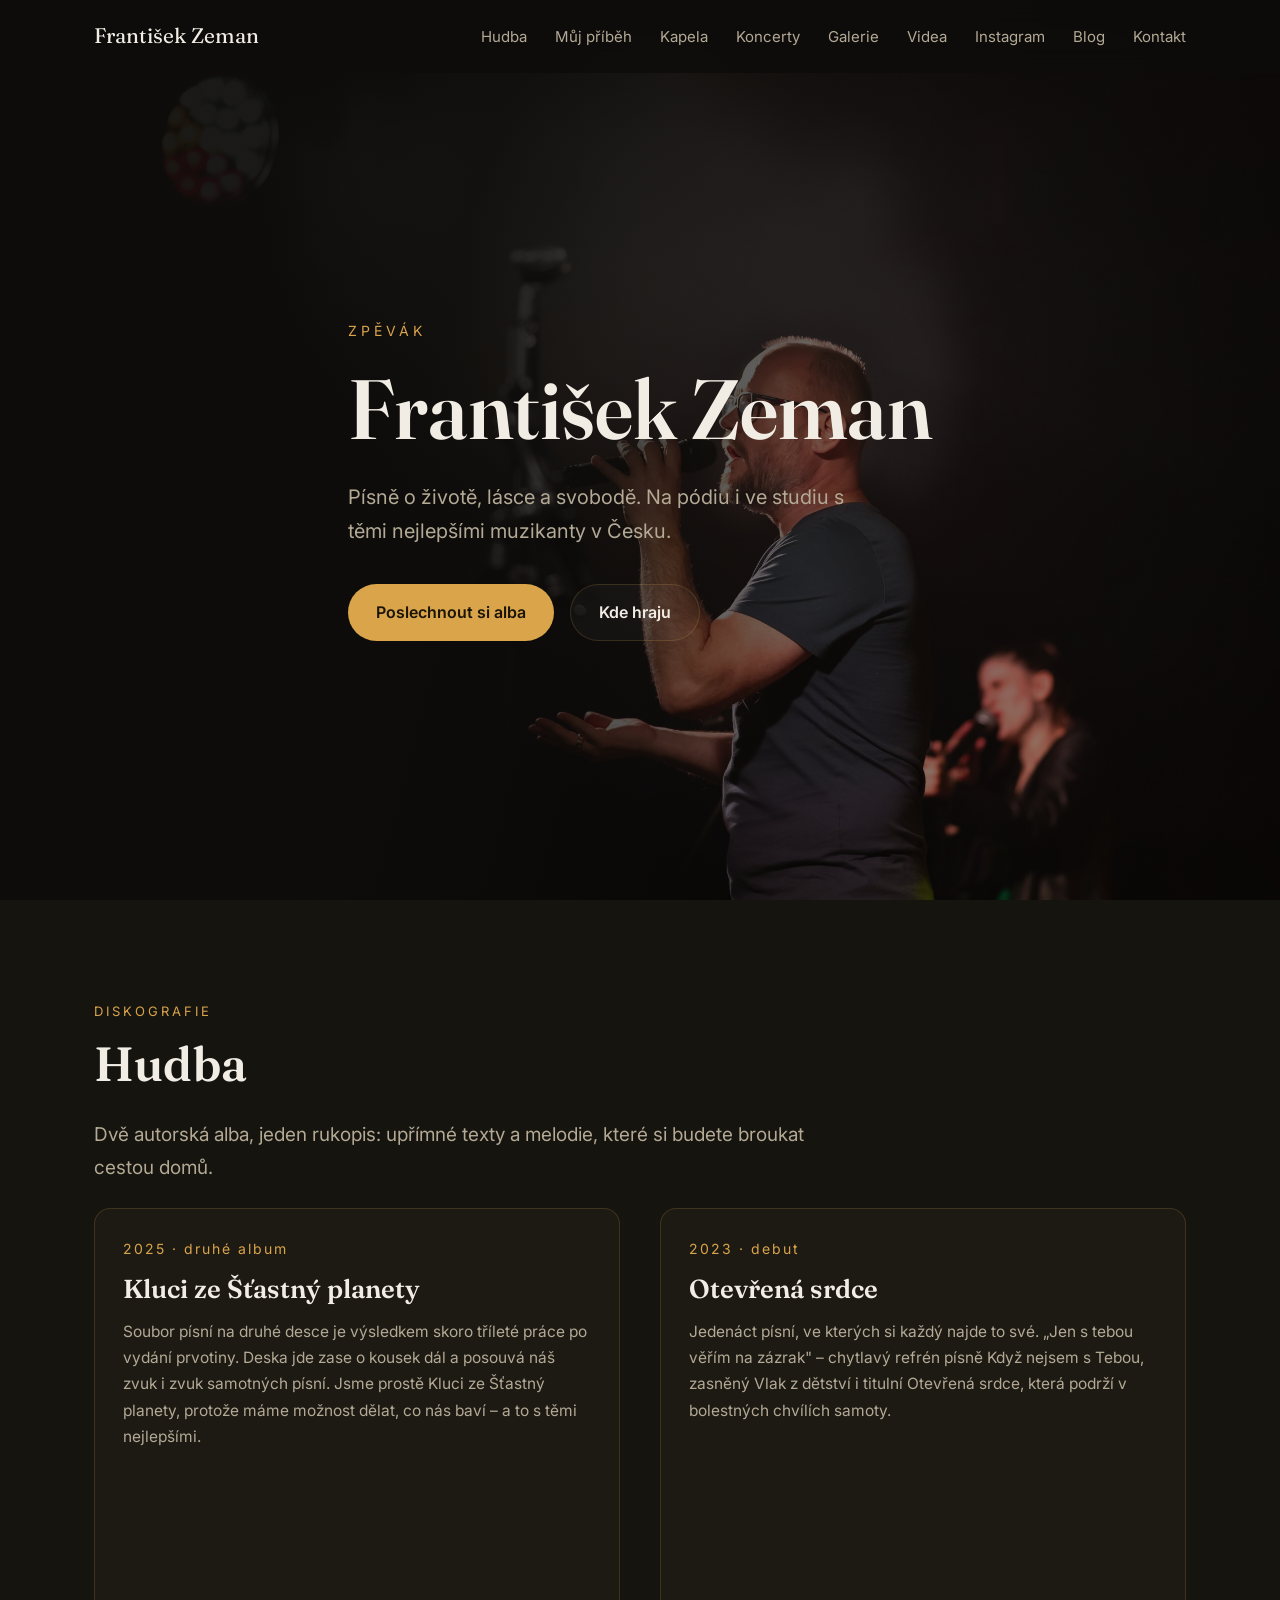
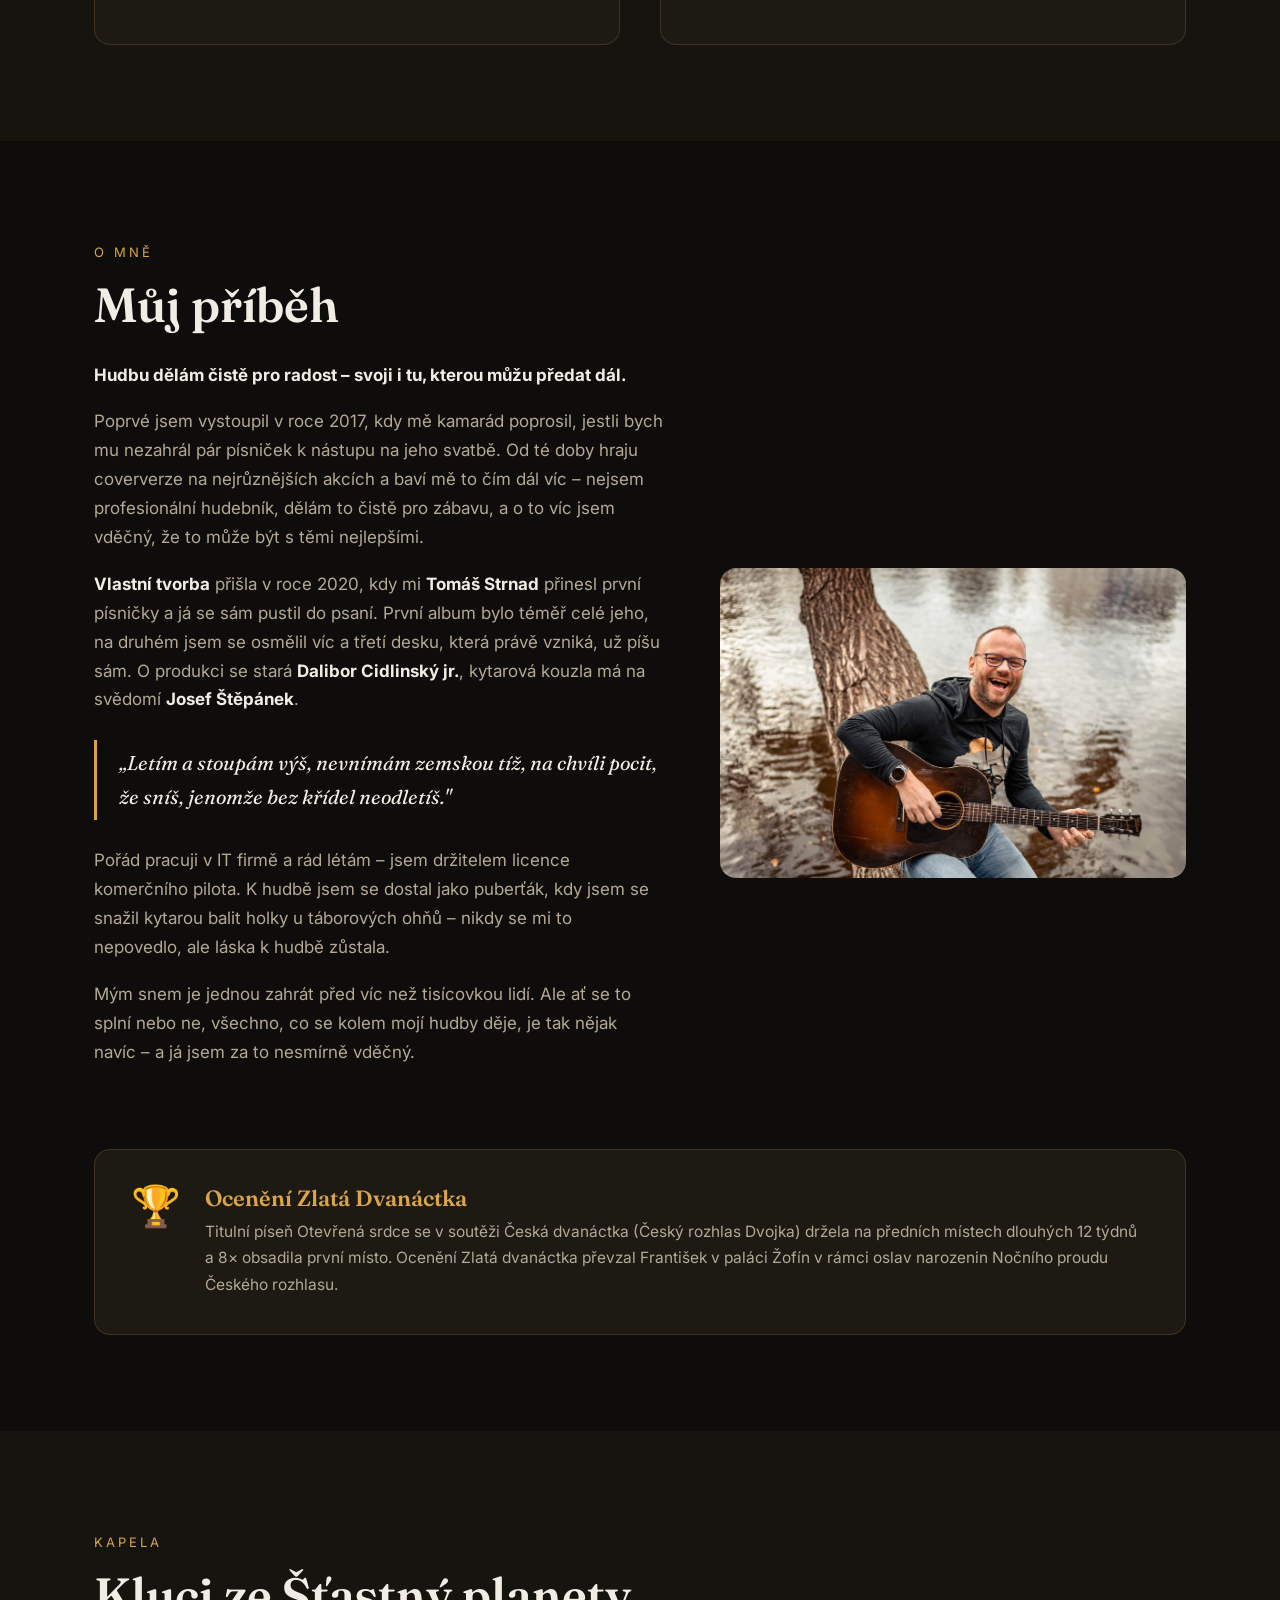
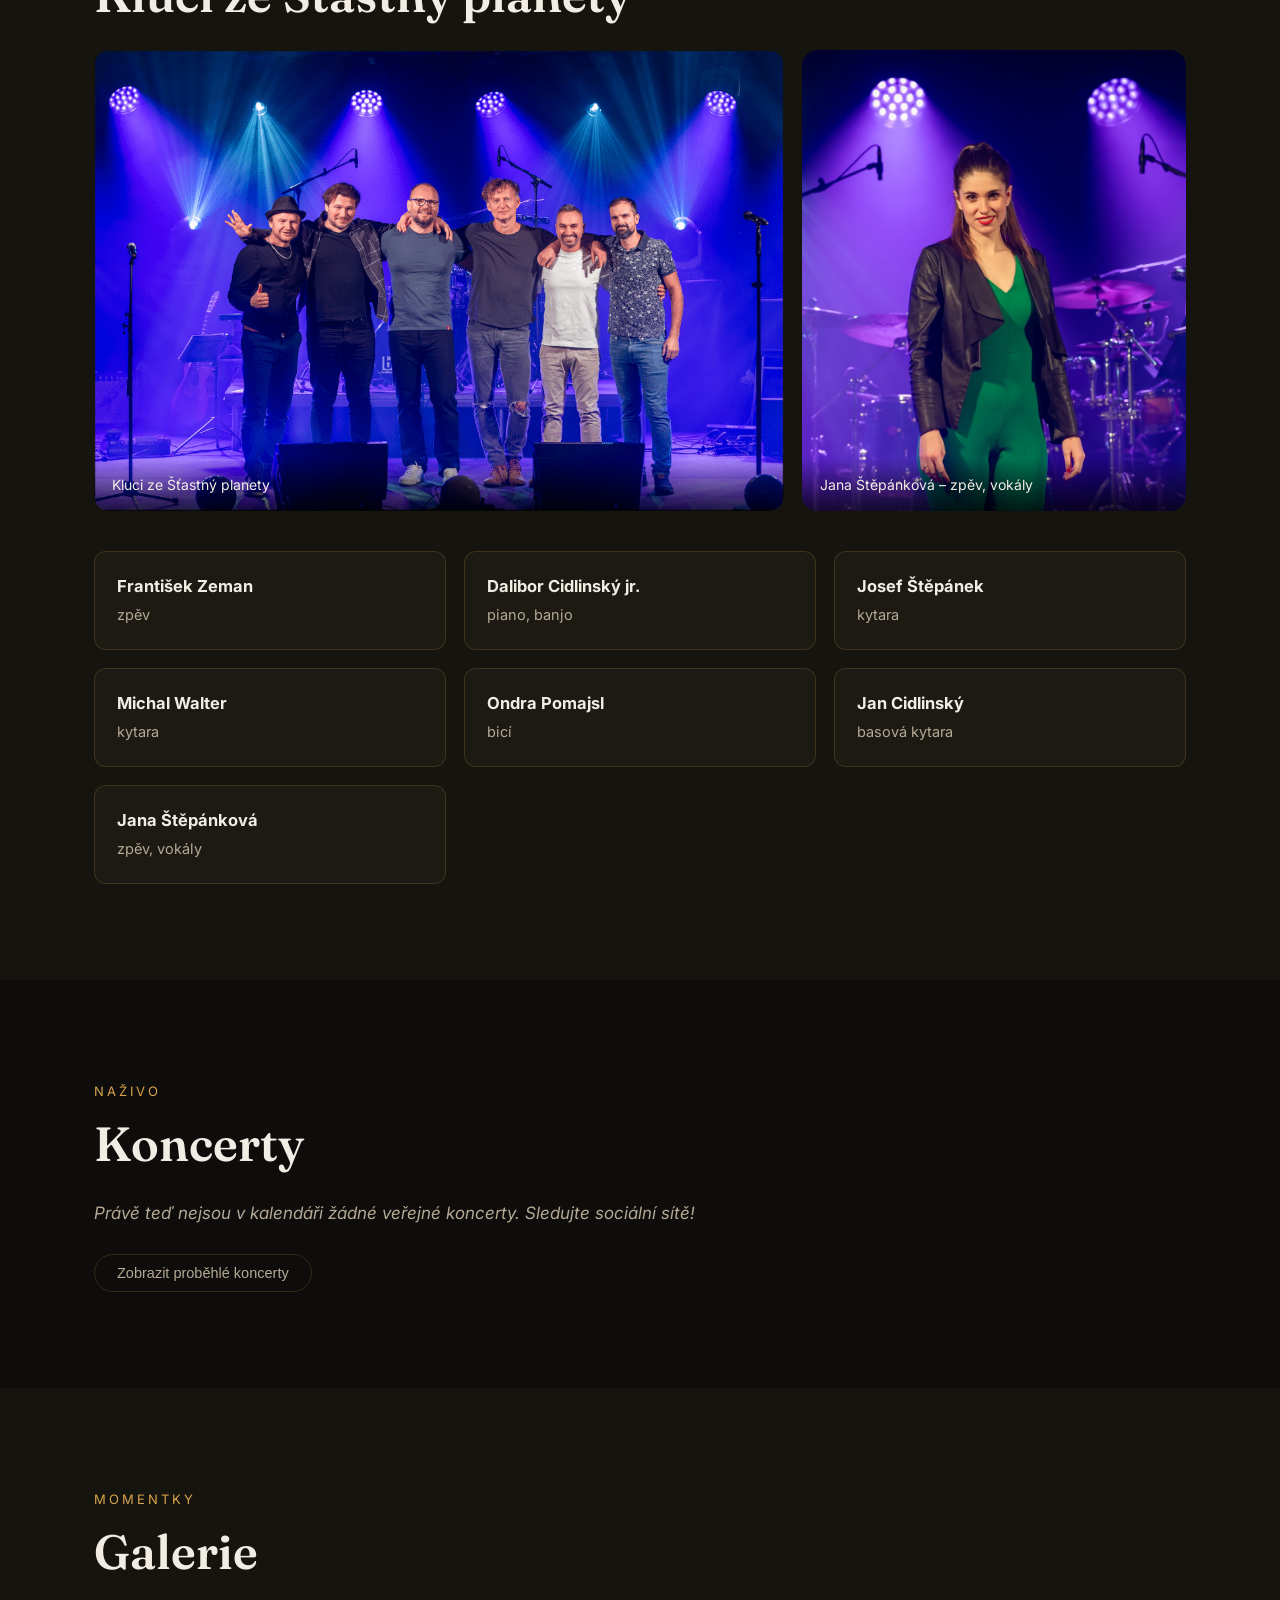
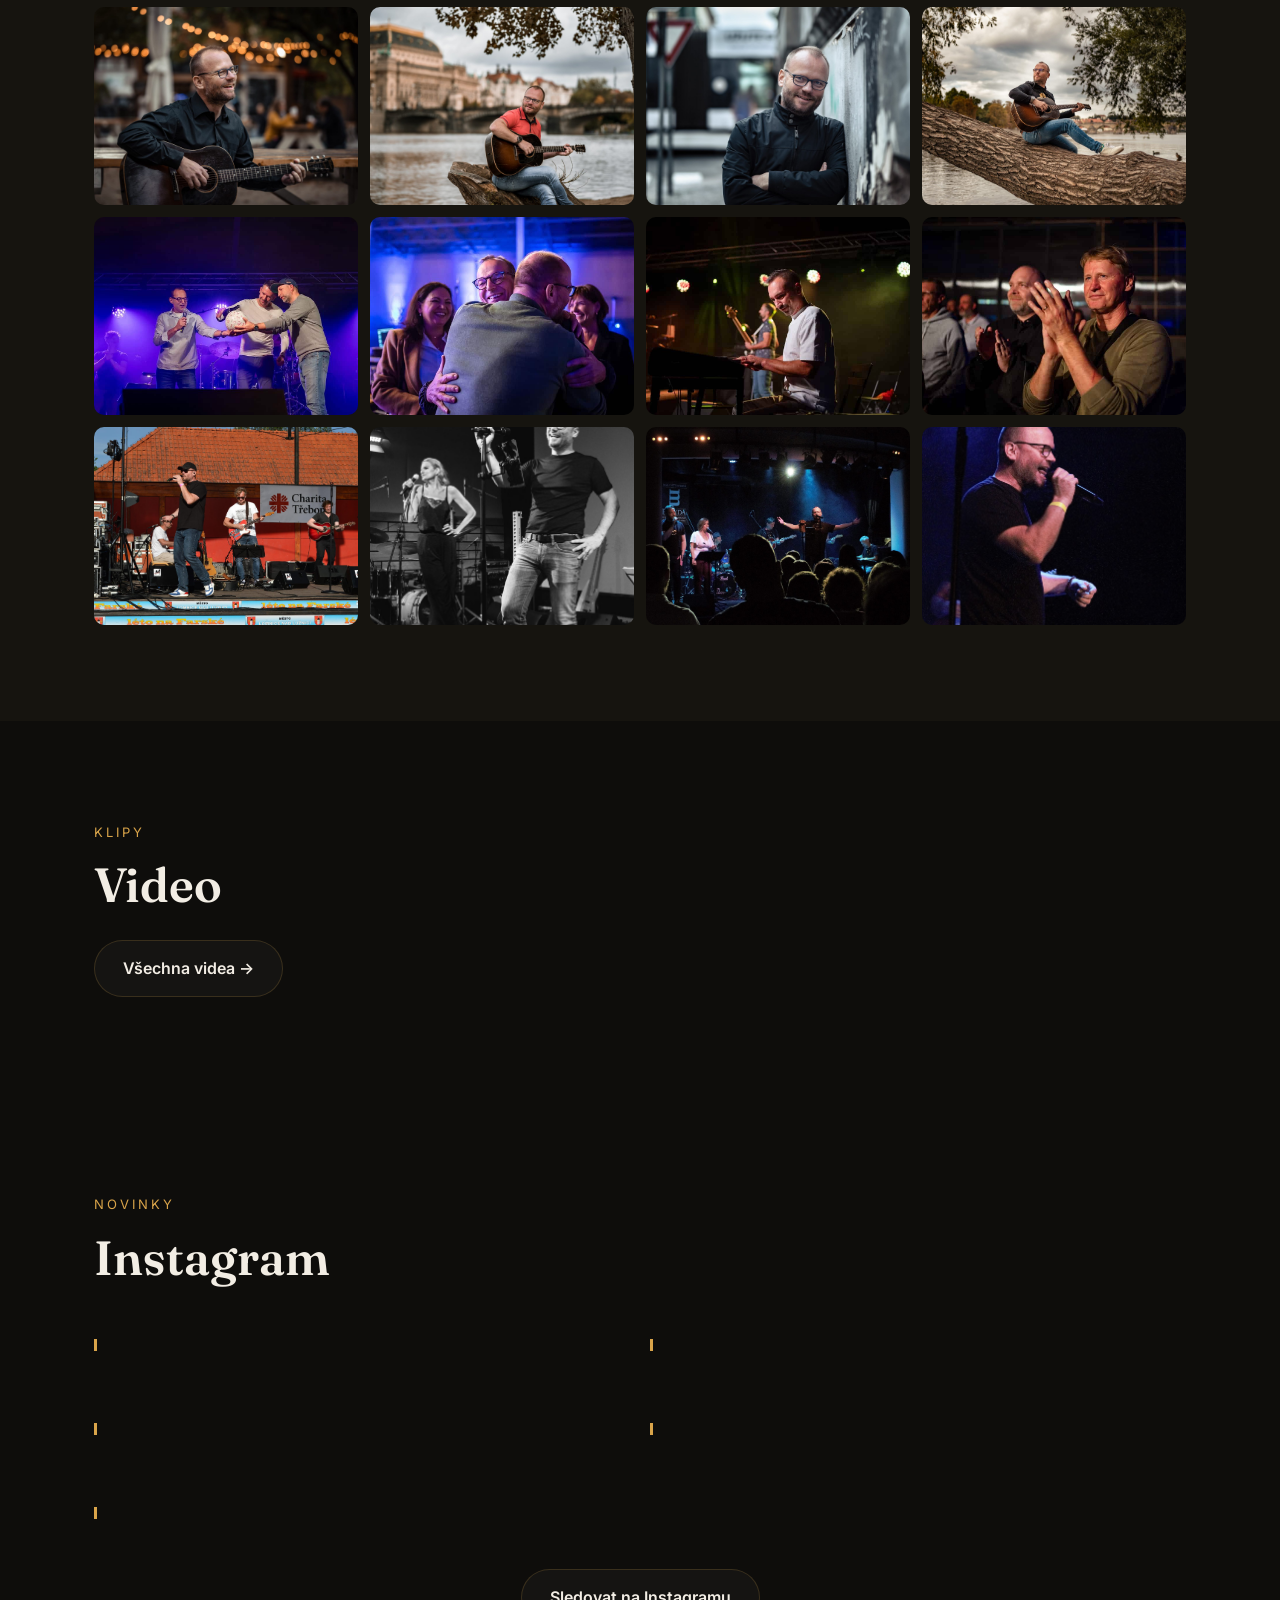
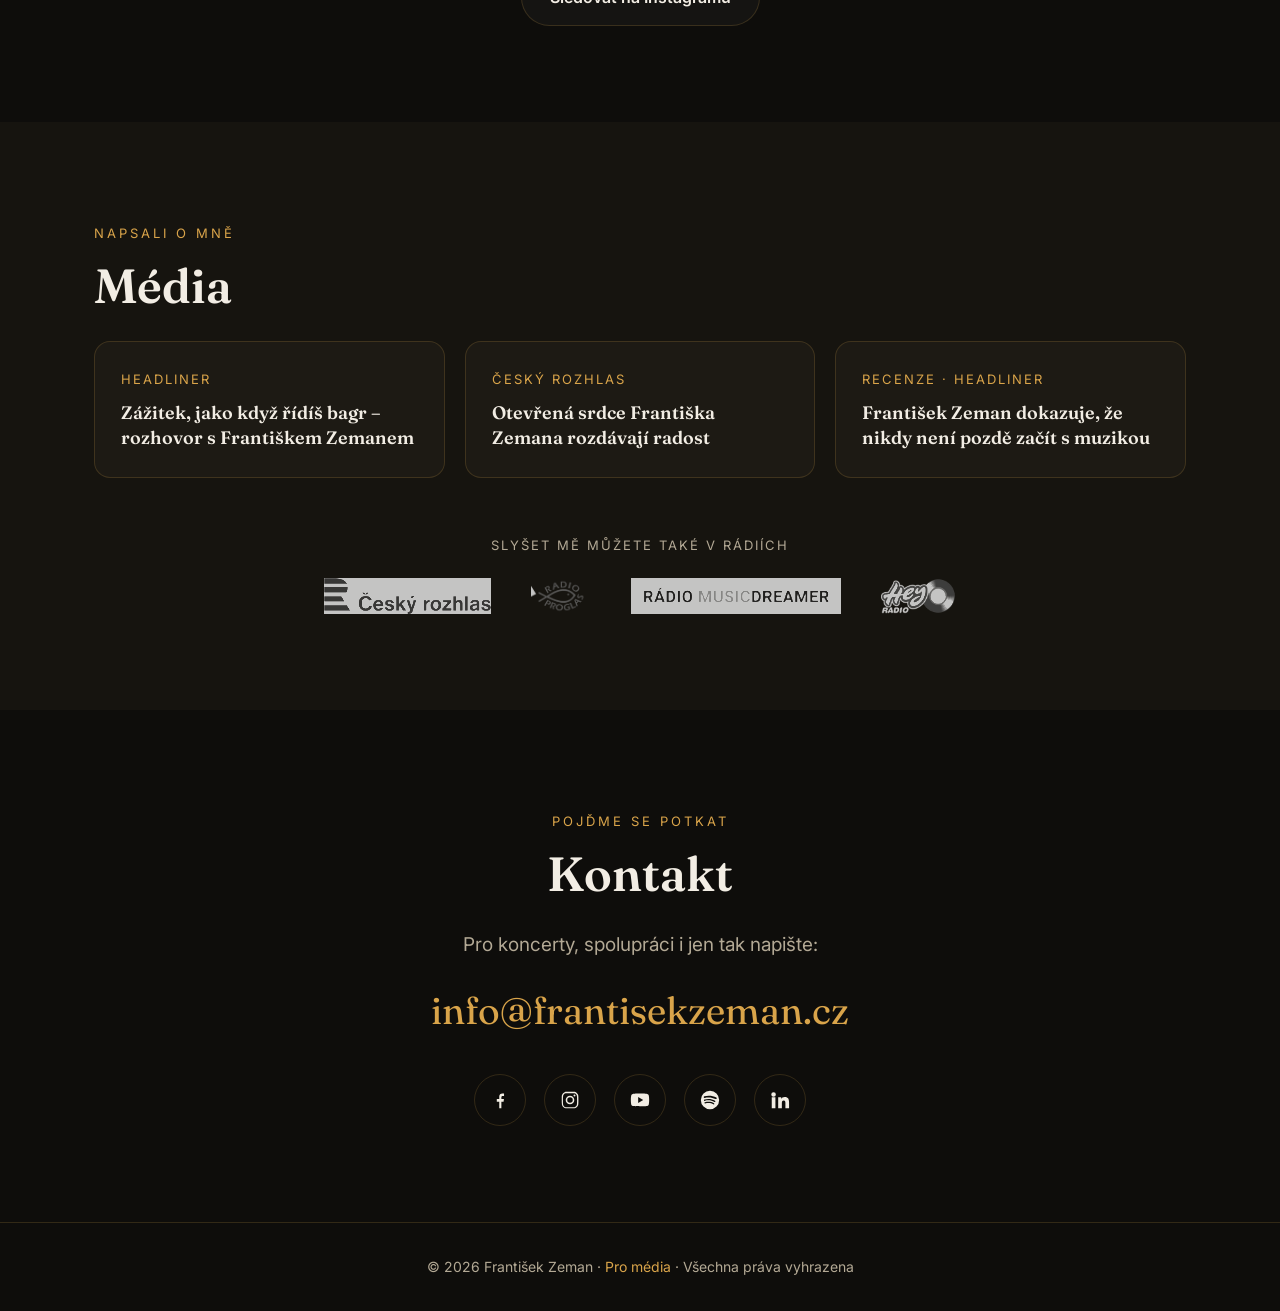
==== index.html @ ca97373e "Videa: nova stranka videa.html + odkaz Videa v menu, sitemap, llms.txt" ====
<!DOCTYPE html>
<html lang="cs">
<head>
  <!-- Google tag (gtag.js) -->
  <script async src="https://www.googletagmanager.com/gtag/js?id=G-B6Q08NMD7V"></script>
  <script>
    window.dataLayer = window.dataLayer || [];
    function gtag(){dataLayer.push(arguments);}
    gtag('js', new Date());

    gtag('config', 'G-B6Q08NMD7V');
  </script>
  <meta charset="UTF-8">
  <meta name="viewport" content="width=device-width, initial-scale=1">
  <title>František Zeman – zpěvák | Otevřená srdce & Kluci ze Šťastný planety</title>
  <meta name="description" content="František Zeman – český zpěvák. Alba Otevřená srdce a Kluci ze Šťastný planety, koncerty, videa a fotografie. Hraje s nejlepšími muzikanty v ČR.">
  <link rel="preconnect" href="https://fonts.googleapis.com">
  <link rel="preconnect" href="https://fonts.gstatic.com" crossorigin>
  <link href="https://fonts.googleapis.com/css2?family=Fraunces:ital,wght@0,400;0,600;1,400&family=Inter:wght@400;500;600&display=swap" rel="stylesheet">
  <link rel="canonical" href="https://frantisekzeman.cz/">
  <meta property="og:type" content="profile">
  <meta property="og:locale" content="cs_CZ">
  <meta property="og:title" content="František Zeman - zpěvák">
  <meta property="og:description" content="Písně o životě, lásce a svobodě. Alba Otevřená srdce a Kluci ze Šťastný planety, koncerty, videa a fotografie.">
  <meta property="og:url" content="https://frantisekzeman.cz/">
  <meta property="og:image" content="https://frantisekzeman.cz/assets/img/og-image.jpg">
  <meta property="og:image:width" content="1200">
  <meta property="og:image:height" content="630">
  <meta property="og:image:type" content="image/jpeg">
  <meta property="og:image:alt" content="František Zeman s mikrofonem na koncertě">
  <meta name="twitter:card" content="summary_large_image">
  <meta name="twitter:title" content="František Zeman - zpěvák">
  <meta name="twitter:description" content="Alba Otevřená srdce a Kluci ze Šťastný planety, koncerty, videa, fotografie.">
  <meta name="twitter:image" content="https://frantisekzeman.cz/assets/img/og-image.jpg">
  <script type="application/ld+json">
  {
    "@context": "https://schema.org",
    "@type": "MusicGroup",
    "name": "František Zeman",
    "url": "https://frantisekzeman.cz/",
    "image": "https://frantisekzeman.cz/assets/img/og-image.jpg",
    "genre": ["Folk", "Pop"],
    "email": "info@frantisekzeman.cz",
    "sameAs": [
      "https://www.facebook.com/frantisekzemanmusic/",
      "https://www.instagram.com/frantisekzeman_music/",
      "https://www.youtube.com/channel/UCI8yUsdPgnI4yjeiN0zwKvA",
      "https://open.spotify.com/artist/41SgSfjnSL9W93amyN30Qu",
      "https://www.linkedin.com/in/frantisekzeman/"
    ],
    "album": [
      {"@type": "MusicAlbum", "name": "Otevřená srdce", "datePublished": "2023",
       "url": "https://open.spotify.com/album/30PxUKMrgFuc5XqtTilxMh"},
      {"@type": "MusicAlbum", "name": "Kluci ze Šťastný planety", "datePublished": "2025",
       "url": "https://open.spotify.com/album/3fNI0idhs47Desb0MkJjDt"}
    ]
  }
  </script>
  <meta name="theme-color" content="#0e0d0b">
  <noscript><style>.reveal{opacity:1!important;transform:none!important}</style></noscript>
  <link rel="icon" type="image/png" href="assets/img/favicon.png">
  <link rel="apple-touch-icon" href="assets/img/apple-touch-icon.png">
  <link rel="stylesheet" href="css/style.css?v=5">
  <style>
    .hero::before {
      background: linear-gradient(105deg, rgba(14,13,11,0.95) 35%, rgba(14,13,11,0.55) 65%, rgba(14,13,11,0.35)),
                  url("assets/img/hero.jpg") 12% 32% / cover no-repeat;
    }
  </style>
</head>
<body>

  <!-- ================= NAVIGACE ================= -->
  <nav class="nav">
    <div class="container nav-inner">
      <a class="nav-logo" href="#">František Zeman</a>
      <button class="nav-toggle" aria-label="Menu">☰</button>
      <ul class="nav-links">
        <li><a href="#hudba">Hudba</a></li>
        <li><a href="#pribeh">Můj příběh</a></li>
        <li><a href="#kapela">Kapela</a></li>
        <li><a href="#koncerty">Koncerty</a></li>
        <li><a href="#galerie">Galerie</a></li>
        <li><a href="videa.html">Videa</a></li>
        <li><a href="#instagram">Instagram</a></li>
        <li><a href="blog.html">Blog</a></li>
        <li><a href="#kontakt">Kontakt</a></li>
      </ul>
    </div>
  </nav>

  <!-- ================= HERO ================= -->
  <header class="hero">
    <div class="container">
      <div class="hero-content">
        <div class="hero-kicker">Zpěvák</div>
        <h1>František Zeman</h1>
        <p>Písně o životě, lásce a svobodě. Na pódiu i ve studiu s těmi nejlepšími muzikanty v Česku.</p>
        <div class="hero-actions">
          <a class="btn btn-primary" href="#hudba">Poslechnout si alba</a>
          <a class="btn btn-ghost" href="#koncerty">Kde hraju</a>
        </div>
        <div class="next-gig" id="next-gig"></div>
      </div>
    </div>
  </header>

  <!-- ================= HUDBA / ALBA ================= -->
  <section class="albums" id="hudba">
    <div class="container">
      <span class="section-label">Diskografie</span>
      <h2 class="section-title">Hudba</h2>
      <p class="lead">Dvě autorská alba, jeden rukopis: upřímné texty a melodie, které si budete broukat cestou domů.</p>
      <div class="album-grid">
        <div class="album-card reveal">
          <div class="album-body">
            <span class="year">2025 · druhé album</span>
            <h3>Kluci ze Šťastný planety</h3>
            <p>Soubor písní na druhé desce je výsledkem skoro tříleté práce po vydání prvotiny. Deska jde zase o kousek dál a posouvá náš zvuk i zvuk samotných písní. Jsme prostě Kluci ze Šťastný planety, protože máme možnost dělat, co nás baví – a to s těmi nejlepšími.</p>
            <iframe src="https://open.spotify.com/embed/album/3fNI0idhs47Desb0MkJjDt?utm_source=generator&theme=0" height="352" loading="lazy" allow="autoplay; clipboard-write; encrypted-media; fullscreen; picture-in-picture" title="Spotify – Kluci ze Šťastný planety"></iframe>
          </div>
        </div>
        <div class="album-card reveal">
          <div class="album-body">
            <span class="year">2023 · debut</span>
            <h3>Otevřená srdce</h3>
            <p>Jedenáct písní, ve kterých si každý najde to své. „Jen s tebou věřím na zázrak" – chytlavý refrén písně Když nejsem s Tebou, zasněný Vlak z dětství i titulní Otevřená srdce, která podrží v bolestných chvílích samoty.</p>
            <iframe src="https://open.spotify.com/embed/album/30PxUKMrgFuc5XqtTilxMh?utm_source=generator&theme=0" height="352" loading="lazy" allow="autoplay; clipboard-write; encrypted-media; fullscreen; picture-in-picture" title="Spotify – Otevřená srdce"></iframe>
          </div>
        </div>
      </div>
    </div>
  </section>

  <!-- ================= PŘÍBĚH ================= -->
  <section id="pribeh">
    <div class="container">
      <span class="section-label">O mně</span>
      <h2 class="section-title">Můj příběh</h2>
      <div class="story-grid">
        <div class="story-text reveal">
          <p><strong>Hudbu dělám čistě pro radost – svoji i tu, kterou můžu předat dál.</strong></p>
          <p>Poprvé jsem vystoupil v roce 2017, kdy mě kamarád poprosil, jestli bych mu nezahrál pár písniček k nástupu na jeho svatbě. Od té doby hraju coververze na nejrůznějších akcích a baví mě to čím dál víc – nejsem profesionální hudebník, dělám to čistě pro zábavu, a o to víc jsem vděčný, že to může být s těmi nejlepšími.</p>
          <p><strong>Vlastní tvorba</strong> přišla v roce 2020, kdy mi <strong>Tomáš Strnad</strong> přinesl první písničky a já se sám pustil do psaní. První album bylo téměř celé jeho, na druhém jsem se osmělil víc a třetí desku, která právě vzniká, už píšu sám. O produkci se stará <strong>Dalibor Cidlinský jr.</strong>, kytarová kouzla má na svědomí <strong>Josef Štěpánek</strong>.</p>
          <blockquote>„Letím a stoupám výš, nevnímám zemskou tíž, na chvíli pocit, že sníš, jenomže bez křídel neodletíš."</blockquote>
          <p>Pořád pracuji v IT firmě a rád létám – jsem držitelem licence komerčního pilota. K hudbě jsem se dostal jako puberťák, kdy jsem se snažil kytarou balit holky u táborových ohňů – nikdy se mi to nepovedlo, ale láska k hudbě zůstala.</p>
          <p>Mým snem je jednou zahrát před víc než tisícovkou lidí. Ale ať se to splní nebo ne, všechno, co se kolem mojí hudby děje, je tak nějak navíc – a já jsem za to nesmírně vděčný.</p>
        </div>
        <div class="story-img reveal">
          <img src="assets/img/pribeh.jpg" alt="František Zeman" loading="lazy">
        </div>
      </div>

      <div class="award reveal">
        <div class="trophy">🏆</div>
        <div>
          <h3>Ocenění Zlatá Dvanáctka</h3>
          <p>Titulní píseň Otevřená srdce se v soutěži Česká dvanáctka (Český rozhlas Dvojka) držela na předních místech dlouhých 12 týdnů a 8× obsadila první místo. Ocenění Zlatá dvanáctka převzal František v paláci Žofín v rámci oslav narozenin Nočního proudu Českého rozhlasu.</p>
        </div>
      </div>
    </div>
  </section>

  <!-- ================= KAPELA ================= -->
  <section class="band" id="kapela">
    <div class="container">
      <span class="section-label">Kapela</span>
      <h2 class="section-title">Kluci ze Šťastný planety</h2>
      <div class="band-photos reveal">
        <figure>
          <img src="assets/img/kapela.png" alt="Kapela Kluci ze Šťastný planety" loading="lazy">
          <figcaption>Kluci ze Šťastný planety</figcaption>
        </figure>
        <figure>
          <img src="assets/img/kapela-jana.jpg" alt="Jana Štěpánková" loading="lazy" style="object-position: 48% 20%;">
          <figcaption>Jana Štěpánková – zpěv, vokály</figcaption>
        </figure>
      </div>
      <div class="band-grid">
        <div class="member reveal"><strong>František Zeman</strong><span>zpěv</span></div>
        <div class="member reveal"><strong>Dalibor Cidlinský jr.</strong><span>piano, banjo</span></div>
        <div class="member reveal"><strong>Josef Štěpánek</strong><span>kytara</span></div>
        <div class="member reveal"><strong>Michal Walter</strong><span>kytara</span></div>
        <div class="member reveal"><strong>Ondra Pomajsl</strong><span>bicí</span></div>
        <div class="member reveal"><strong>Jan Cidlinský</strong><span>basová kytara</span></div>
        <div class="member reveal"><strong>Jana Štěpánková</strong><span>zpěv, vokály</span></div>
      </div>
    </div>
  </section>

  <!-- ================= KONCERTY ================= -->
  <section id="koncerty">
    <div class="container">
      <span class="section-label">Naživo</span>
      <h2 class="section-title">Koncerty</h2>
      <div class="gig-list" id="gigs-upcoming"></div>
      <button class="past-toggle" id="toggle-past">Zobrazit proběhlé koncerty</button>
      <div class="gig-list" id="gigs-past" style="display:none; margin-top:18px;"></div>
    </div>
  </section>

  <!-- ================= GALERIE ================= -->
  <section class="gallery" id="galerie">
    <div class="container">
      <span class="section-label">Momentky</span>
      <h2 class="section-title">Galerie</h2>
      <div class="gallery-grid" id="gallery-grid"></div>
    </div>
  </section>

  <!-- ================= VIDEO ================= -->
  <section id="video">
    <div class="container">
      <span class="section-label">Klipy</span>
      <h2 class="section-title">Video</h2>
      <div class="vid-grid vid-grid--sirka" id="video-grid-home"></div>
      <p class="video-more"><a class="btn btn-ghost" href="videa.html">Všechna videa →</a></p>
    </div>
  </section>

  <!-- ================= INSTAGRAM ================= -->
  <section id="instagram">
    <div class="container">
      <span class="section-label">Novinky</span>
      <h2 class="section-title">Instagram</h2>
      <div class="ig-grid" id="ig-grid"></div>
      <p class="ig-more"><a class="btn btn-ghost" href="https://www.instagram.com/frantisekzeman_music/" target="_blank" rel="noopener">Sledovat na Instagramu</a></p>
    </div>
  </section>

  <!-- ================= MÉDIA ================= -->
  <section class="media" id="media">
    <div class="container">
      <span class="section-label">Napsali o mně</span>
      <h2 class="section-title">Média</h2>
      <div class="press-grid">
        <a class="press-card reveal" href="https://www.headliner.cz/2023-8/zazitek-jako-kdyz-ridis-bagr" target="_blank" rel="noopener">
          <span class="src">Headliner</span>
          <h3>Zážitek, jako když řídíš bagr – rozhovor s Františkem Zemanem</h3>
        </a>
        <a class="press-card reveal" href="https://ostrava.rozhlas.cz/otevrena-srdce-frantiska-zemana-rozdavaji-radost-9048623" target="_blank" rel="noopener">
          <span class="src">Český rozhlas</span>
          <h3>Otevřená srdce Františka Zemana rozdávají radost</h3>
        </a>
        <a class="press-card reveal" href="https://www.headliner.cz/2023-6/frantisek-zeman-dokazuje-ze-nikdy-neni-pozde-zacit-s-muzikou" target="_blank" rel="noopener">
          <span class="src">Recenze · Headliner</span>
          <h3>František Zeman dokazuje, že nikdy není pozdě začít s muzikou</h3>
        </a>
      </div>
      <div class="radios reveal">
        <p>Slyšet mě můžete také v rádiích</p>
        <div class="radio-logos">
          <img src="assets/img/radio-cro.png" alt="Český rozhlas" loading="lazy">
          <img src="assets/img/radio-proglas.png" alt="Radio Proglas" loading="lazy">
          <img src="assets/img/radio-country.png" alt="Rádio" loading="lazy">
          <img src="assets/img/radio-hey.png" alt="Radio HEY" loading="lazy">
        </div>
      </div>
    </div>
  </section>

  <!-- ================= KONTAKT ================= -->
  <section class="contact" id="kontakt">
    <div class="container">
      <span class="section-label">Pojďme se potkat</span>
      <h2 class="section-title">Kontakt</h2>
      <p class="lead" style="margin: 0 auto;">Pro koncerty, spolupráci i jen tak napište:</p>
      <a class="email" href="mailto:info@frantisekzeman.cz">info@frantisekzeman.cz</a>
      <div class="socials">
        <a href="https://www.facebook.com/frantisekzemanmusic/" target="_blank" rel="noopener" aria-label="Facebook">
          <svg viewBox="0 0 24 24"><path d="M13.5 21v-7h2.4l.4-3h-2.8V9.1c0-.9.3-1.5 1.6-1.5h1.3V5c-.2 0-1-.1-1.9-.1-1.9 0-3.3 1.2-3.3 3.4V11H8.5v3h2.7v7h2.3z"/></svg>
        </a>
        <a href="https://www.instagram.com/frantisekzeman_music/" target="_blank" rel="noopener" aria-label="Instagram">
          <svg viewBox="0 0 24 24"><path d="M12 7.3a4.7 4.7 0 1 0 0 9.4 4.7 4.7 0 0 0 0-9.4zm0 7.7a3 3 0 1 1 0-6 3 3 0 0 1 0 6zm6-7.9a1.1 1.1 0 1 1-2.2 0 1.1 1.1 0 0 1 2.2 0zM12 4.6c2.4 0 2.7 0 3.7.1 1 0 1.5.2 1.8.3.5.2.8.4 1.1.7.3.3.5.6.7 1.1.1.3.3.8.3 1.8.1 1 .1 1.3.1 3.7s0 2.7-.1 3.7c0 1-.2 1.5-.3 1.8-.2.5-.4.8-.7 1.1-.3.3-.6.5-1.1.7-.3.1-.8.3-1.8.3-1 .1-1.3.1-3.7.1s-2.7 0-3.7-.1c-1 0-1.5-.2-1.8-.3a3 3 0 0 1-1.1-.7 3 3 0 0 1-.7-1.1c-.1-.3-.3-.8-.3-1.8-.1-1-.1-1.3-.1-3.7s0-2.7.1-3.7c0-1 .2-1.5.3-1.8.2-.5.4-.8.7-1.1.3-.3.6-.5 1.1-.7.3-.1.8-.3 1.8-.3 1-.1 1.3-.1 3.7-.1zM12 3c-2.4 0-2.8 0-3.7.1-1 0-1.6.2-2.2.4-.6.2-1.1.6-1.6 1.1-.5.5-.8 1-1.1 1.6-.2.6-.4 1.2-.4 2.2C3 9.2 3 9.6 3 12s0 2.8.1 3.7c0 1 .2 1.6.4 2.2.2.6.6 1.1 1.1 1.6.5.5 1 .8 1.6 1.1.6.2 1.2.4 2.2.4.9.1 1.3.1 3.7.1s2.8 0 3.7-.1c1 0 1.6-.2 2.2-.4.6-.2 1.1-.6 1.6-1.1.5-.5.8-1 1.1-1.6.2-.6.4-1.2.4-2.2.1-.9.1-1.3.1-3.7s0-2.8-.1-3.7c0-1-.2-1.6-.4-2.2a4.4 4.4 0 0 0-1.1-1.6c-.5-.5-1-.8-1.6-1.1-.6-.2-1.2-.4-2.2-.4C14.8 3 14.4 3 12 3z"/></svg>
        </a>
        <a href="https://www.youtube.com/channel/UCI8yUsdPgnI4yjeiN0zwKvA" target="_blank" rel="noopener" aria-label="YouTube">
          <svg viewBox="0 0 24 24"><path d="M21.6 7.2a2.5 2.5 0 0 0-1.7-1.8C18.3 5 12 5 12 5s-6.3 0-7.9.4A2.5 2.5 0 0 0 2.4 7.2 26 26 0 0 0 2 12c0 1.6.1 3.2.4 4.8a2.5 2.5 0 0 0 1.7 1.8c1.6.4 7.9.4 7.9.4s6.3 0 7.9-.4a2.5 2.5 0 0 0 1.7-1.8c.3-1.6.4-3.2.4-4.8s-.1-3.2-.4-4.8zM10 15.2V8.8l5.5 3.2L10 15.2z"/></svg>
        </a>
        <a href="https://open.spotify.com/artist/41SgSfjnSL9W93amyN30Qu" target="_blank" rel="noopener" aria-label="Spotify">
          <svg viewBox="0 0 24 24"><path d="M12 2a10 10 0 1 0 0 20 10 10 0 0 0 0-20zm4.6 14.5a.6.6 0 0 1-.9.2c-2.4-1.5-5.4-1.8-9-1a.6.6 0 1 1-.3-1.2c3.9-.9 7.3-.5 10 1.1.3.2.4.6.2.9zm1.2-2.7a.8.8 0 0 1-1.1.3c-2.7-1.7-6.9-2.2-10.1-1.2a.8.8 0 1 1-.5-1.5c3.7-1.1 8.3-.6 11.4 1.3.4.2.5.7.3 1.1zm.1-2.8C14.7 9 9.4 8.8 6.3 9.7a.9.9 0 1 1-.5-1.8c3.6-1.1 9.4-.9 13.1 1.3a.9.9 0 1 1-1 1.6z"/></svg>
        </a>
        <a href="https://www.linkedin.com/in/frantisekzeman/" target="_blank" rel="noopener" aria-label="LinkedIn">
          <svg viewBox="0 0 24 24"><path d="M4.98 3.5a2.5 2.5 0 1 1 0 5 2.5 2.5 0 0 1 0-5zM3 9h4v12H3V9zm6.5 0h3.8v1.7h.05c.53-1 1.83-2.05 3.77-2.05 4.03 0 4.78 2.65 4.78 6.1V21h-4v-5.45c0-1.3-.02-2.97-1.8-2.97-1.8 0-2.08 1.4-2.08 2.87V21h-4V9z"/></svg>
        </a>
      </div>
    </div>
  </section>

  <footer>
    <div class="container">
      <p>© <span id="year"></span> František Zeman · <a href="pro-media.html">Pro média</a> · Všechna práva vyhrazena</p>
    </div>
  </footer>

  <div class="lightbox" id="lightbox"><img src="" alt="Fotografie"></div>

  <script src="js/videa.js?v=1"></script>
  <script src="js/main.js?v=2"></script>
</body>
</html>
---- css/style.css ----
/* ============================================================
   František Zeman – frantisekzeman.cz
   ============================================================ */

:root {
  --bg: #0e0d0b;
  --bg-soft: #16140f;
  --bg-card: #1d1a14;
  --text: #f2ede4;
  --text-muted: #b3a995;
  --accent: #d9a44a;
  --accent-soft: rgba(217, 164, 74, 0.14);
  --border: rgba(217, 164, 74, 0.18);
  --radius: 16px;
  --font-head: "Fraunces", Georgia, serif;
  --font-body: "Inter", system-ui, sans-serif;
}

* { margin: 0; padding: 0; box-sizing: border-box; }

html { scroll-behavior: smooth; }

body {
  background: var(--bg);
  color: var(--text);
  font-family: var(--font-body);
  line-height: 1.7;
  font-size: 17px;
  -webkit-font-smoothing: antialiased;
}

img { max-width: 100%; display: block; }

a { color: var(--accent); text-decoration: none; }
a:hover { text-decoration: underline; }

.container { max-width: 1140px; margin: 0 auto; padding: 0 24px; }

section { padding: 96px 0; }

/* ---------- Typografie ---------- */
h1, h2, h3 { font-family: var(--font-head); font-weight: 600; line-height: 1.15; }

.section-label {
  display: inline-block;
  font-size: 13px;
  letter-spacing: 3px;
  text-transform: uppercase;
  color: var(--accent);
  margin-bottom: 14px;
}

.section-title { font-size: clamp(32px, 5vw, 48px); margin-bottom: 28px; }

.lead { font-size: 19px; color: var(--text-muted); max-width: 720px; }

/* ---------- Navigace ---------- */
.nav {
  position: fixed; top: 0; left: 0; right: 0; z-index: 100;
  background: rgba(14, 13, 11, 0.82);
  backdrop-filter: blur(14px);
  border-bottom: 1px solid transparent;
  transition: border-color .3s;
}
.nav.scrolled { border-bottom-color: var(--border); }
.nav-inner {
  display: flex; align-items: center; justify-content: space-between;
  height: 72px;
}
.nav-logo { font-family: var(--font-head); font-size: 21px; color: var(--text); }
.nav-logo:hover { text-decoration: none; }
.nav-links { display: flex; gap: 28px; list-style: none; }
.nav-links a { color: var(--text-muted); font-size: 15px; transition: color .2s; }
.nav-links a:hover { color: var(--accent); text-decoration: none; }
.nav-toggle { display: none; background: none; border: 0; color: var(--text); font-size: 26px; cursor: pointer; }

/* ---------- Hero ---------- */
.hero {
  min-height: 100svh;
  display: flex; align-items: center;
  position: relative;
  padding: 140px 0 80px;
  overflow: hidden;
}
.hero::before {
  content: "";
  position: absolute; inset: 0;
  background:
    linear-gradient(105deg, rgba(14,13,11,0.95) 35%, rgba(14,13,11,0.55) 65%, rgba(14,13,11,0.35)),
    var(--hero-img) center 30% / cover no-repeat;
  z-index: -1;
}
.hero-content { max-width: 640px; }
.hero-kicker {
  color: var(--accent); letter-spacing: 4px; text-transform: uppercase;
  font-size: 14px; margin-bottom: 18px;
}
.hero h1 { font-size: clamp(44px, 8vw, 84px); margin-bottom: 22px; }
.hero p { font-size: 20px; color: var(--text-muted); margin-bottom: 36px; max-width: 520px; }
.hero-actions { display: flex; gap: 16px; flex-wrap: wrap; }

.btn {
  display: inline-flex; align-items: center; gap: 10px;
  padding: 14px 28px; border-radius: 999px;
  font-size: 16px; font-weight: 600;
  transition: transform .15s, background .2s;
}
.btn:hover { text-decoration: none; transform: translateY(-2px); }
.btn-primary { background: var(--accent); color: #1a1407; }
.btn-primary:hover { background: #e8b65e; }
.btn-ghost { border: 1px solid var(--border); color: var(--text); background: rgba(255,255,255,0.03); }

/* ---------- Příští koncert (banner) ---------- */
.next-gig {
  background: var(--accent-soft);
  border: 1px solid var(--border);
  border-radius: var(--radius);
  padding: 22px 28px;
  display: flex; align-items: center; gap: 20px; flex-wrap: wrap;
  margin-top: 48px;
}
.next-gig .date {
  font-family: var(--font-head); font-size: 26px; color: var(--accent); white-space: nowrap;
}
.next-gig .info { flex: 1; min-width: 220px; }
.next-gig .info strong { display: block; font-size: 17px; }
.next-gig .info span { color: var(--text-muted); font-size: 15px; }

/* ---------- Alba ---------- */
.albums { background: var(--bg-soft); }
.album-grid {
  display: grid; grid-template-columns: 1fr 1fr; gap: 40px; margin-top: 24px;
}
.album-card {
  background: var(--bg-card); border: 1px solid var(--border);
  border-radius: var(--radius); overflow: hidden;
  display: flex; flex-direction: column;
}
.album-card .cover { aspect-ratio: 1; object-fit: cover; width: 100%; }
.album-body { padding: 28px; display: flex; flex-direction: column; gap: 14px; flex: 1; }
.album-body h3 { font-size: 26px; }
.album-body .year { color: var(--accent); font-size: 14px; letter-spacing: 2px; }
.album-body p { color: var(--text-muted); font-size: 15.5px; flex: 1; }
.album-card iframe { border: 0; width: 100%; height: 152px; border-radius: 12px; }

/* ---------- Příběh ---------- */
.story-grid {
  display: grid; grid-template-columns: 1.1fr 0.9fr; gap: 56px; align-items: center;
}
.story-text p { margin-bottom: 18px; color: var(--text-muted); }
.story-text p strong { color: var(--text); }
.story-img { border-radius: var(--radius); overflow: hidden; }
.story-img img { width: 100%; height: 100%; object-fit: cover; }
blockquote {
  border-left: 3px solid var(--accent);
  padding: 6px 0 6px 22px;
  font-family: var(--font-head); font-style: italic;
  font-size: 20px; color: var(--text);
  margin: 26px 0;
}

/* ---------- Ocenění ---------- */
.award {
  margin-top: 64px;
  background: var(--bg-card); border: 1px solid var(--border);
  border-radius: var(--radius); padding: 36px;
  display: flex; gap: 24px; align-items: flex-start;
}
.award .trophy { font-size: 40px; line-height: 1; }
.award h3 { font-size: 22px; margin-bottom: 8px; color: var(--accent); }
.award p { color: var(--text-muted); font-size: 15.5px; }

/* ---------- Kapela ---------- */
.band { background: var(--bg-soft); }
.band-photo { border-radius: var(--radius); overflow: hidden; margin-bottom: 40px; }
.band-photos {
  display: grid; grid-template-columns: 1.8fr 1fr; gap: 18px; margin-bottom: 40px;
}
.band-photos figure { margin: 0; border-radius: var(--radius); overflow: hidden; position: relative; }
.band-photos img { width: 100%; height: 100%; object-fit: cover; display: block; }
.band-photos figcaption {
  position: absolute; left: 0; right: 0; bottom: 0;
  padding: 14px 18px; font-size: 14px; color: var(--text);
  background: linear-gradient(transparent, rgba(0,0,0,0.75));
}
@media (max-width: 640px) { .band-photos { grid-template-columns: 1fr; } .band-photos figure:first-child img { aspect-ratio: 3/2; } }
.band-grid {
  display: grid; grid-template-columns: repeat(3, 1fr); gap: 18px;
}
.member {
  background: var(--bg-card); border: 1px solid var(--border);
  border-radius: 12px; padding: 20px 22px;
}
.member strong { display: block; font-size: 16.5px; }
.member span { color: var(--text-muted); font-size: 14.5px; }

/* ---------- Koncerty ---------- */
.gig-list { display: flex; flex-direction: column; gap: 18px; margin-top: 12px; }
.gig {
  display: grid; grid-template-columns: 110px 1fr auto; gap: 24px;
  background: var(--bg-card); border: 1px solid var(--border);
  border-radius: var(--radius); padding: 26px 30px; align-items: center;
}
.gig-date { text-align: center; }
.gig-date .day { font-family: var(--font-head); font-size: 34px; color: var(--accent); line-height: 1; }
.gig-date .month { text-transform: uppercase; letter-spacing: 2px; font-size: 13px; color: var(--text-muted); }
.gig-info h3 { font-size: 20px; margin-bottom: 4px; }
.gig-info .place { color: var(--accent); font-size: 14.5px; margin-bottom: 6px; }
.gig-info p { color: var(--text-muted); font-size: 15px; }
.gig .btn { white-space: nowrap; }
.gig-links { display: flex; flex-direction: column; gap: 10px; }
.gig.past { opacity: 0.55; }
.gigs-empty { color: var(--text-muted); font-style: italic; }
.past-toggle {
  background: none; border: 1px solid var(--border); color: var(--text-muted);
  padding: 10px 22px; border-radius: 999px; cursor: pointer; margin-top: 26px; font-size: 14.5px;
}
.past-toggle:hover { color: var(--accent); border-color: var(--accent); }

/* ---------- Galerie ---------- */
.gallery { background: var(--bg-soft); }
.gallery-grid {
  display: grid; grid-template-columns: repeat(4, 1fr); gap: 12px; margin-top: 12px;
}
.gallery-grid a {
  border-radius: 10px; overflow: hidden; aspect-ratio: 4/3; display: block;
}
.gallery-grid img {
  width: 100%; height: 100%; object-fit: cover;
  transition: transform .35s;
}
.gallery-grid a:hover img { transform: scale(1.06); }

.lightbox {
  position: fixed; inset: 0; z-index: 200;
  background: rgba(0,0,0,0.92);
  display: none; align-items: center; justify-content: center;
  padding: 4vh 4vw; cursor: zoom-out;
}
.lightbox.open { display: flex; }
.lightbox img { max-width: 100%; max-height: 100%; border-radius: 8px; }

/* ---------- Video ---------- */
.video-grid { display: grid; grid-template-columns: repeat(2, 1fr); gap: 20px; margin-top: 12px; }
.video-grid .video {
  aspect-ratio: 16/9; border-radius: var(--radius); overflow: hidden;
  border: 1px solid var(--border);
}
.video-grid iframe { width: 100%; height: 100%; border: 0; }

/* ---------- Instagram ---------- */
.ig-grid {
  display: grid; grid-template-columns: repeat(2, 1fr); gap: 20px; margin-top: 12px;
  justify-items: center;
}
.ig-grid .instagram-media { width: 100% !important; min-width: 0 !important; }
.ig-more { margin-top: 24px; text-align: center; }
@media (max-width: 700px) {
  .ig-grid { grid-template-columns: 1fr; }
}

/* ---------- Média ---------- */
.media { background: var(--bg-soft); }
.press-grid { display: grid; grid-template-columns: repeat(3, 1fr); gap: 20px; margin-top: 12px; }
.press-card {
  background: var(--bg-card); border: 1px solid var(--border);
  border-radius: var(--radius); padding: 26px;
  display: flex; flex-direction: column; gap: 10px;
  color: var(--text); transition: border-color .2s, transform .15s;
}
.press-card:hover { border-color: var(--accent); transform: translateY(-3px); text-decoration: none; }
.press-card .src { color: var(--accent); font-size: 13px; letter-spacing: 2px; text-transform: uppercase; }
.press-card h3 { font-size: 18px; line-height: 1.4; }
.radios { margin-top: 56px; text-align: center; }
.radios p { color: var(--text-muted); letter-spacing: 2px; text-transform: uppercase; font-size: 13px; margin-bottom: 22px; }
.radio-logos { display: flex; gap: 40px; justify-content: center; align-items: center; flex-wrap: wrap; }
.radio-logos img { height: 36px; width: auto; opacity: .75; filter: grayscale(1) brightness(2); }

/* ---------- Kontakt ---------- */
.contact { text-align: center; }
.contact .email {
  font-family: var(--font-head); font-size: clamp(24px, 4vw, 38px);
  display: inline-block; margin: 18px 0 30px;
}
.socials { display: flex; gap: 18px; justify-content: center; }
.socials a {
  width: 52px; height: 52px; border-radius: 50%;
  border: 1px solid var(--border); display: flex; align-items: center; justify-content: center;
  transition: border-color .2s, background .2s;
}
.socials a:hover { border-color: var(--accent); background: var(--accent-soft); text-decoration: none; }
.socials svg { width: 22px; height: 22px; fill: var(--text); }

footer {
  border-top: 1px solid var(--border);
  padding: 32px 0; text-align: center;
  color: var(--text-muted); font-size: 14px;
}

/* ---------- Animace při scrollu ---------- */
.reveal { opacity: 0; transform: translateY(26px); transition: opacity .7s, transform .7s; }
.reveal.visible { opacity: 1; transform: none; }

@media (prefers-reduced-motion: reduce) {
  .reveal { opacity: 1; transform: none; transition: none; }
}

/* ---------- Responzivita ---------- */
@media (max-width: 900px) {
  section { padding: 70px 0; }
  .nav-links { gap: 16px; }
  .nav-links a { font-size: 14px; white-space: nowrap; }
  .album-grid, .story-grid { grid-template-columns: 1fr; }
  .band-grid, .press-grid, .video-grid { grid-template-columns: repeat(2, 1fr); }
  .gallery-grid { grid-template-columns: repeat(3, 1fr); }
}

@media (max-width: 640px) {
  .nav-links {
    display: none;
    position: absolute; top: 72px; left: 0; right: 0;
    flex-direction: column; gap: 0;
    background: rgba(14,13,11,0.97);
    border-bottom: 1px solid var(--border);
    padding: 10px 24px 20px;
  }
  .nav-links.open { display: flex; }
  .nav-links a { display: block; padding: 12px 0; font-size: 17px; }
  .nav-toggle { display: block; }
  .gig { grid-template-columns: 1fr; text-align: left; gap: 12px; }
  .gig-date { text-align: left; display: flex; gap: 10px; align-items: baseline; }
  .band-grid, .press-grid, .video-grid { grid-template-columns: 1fr; }
  .gallery-grid { grid-template-columns: repeat(2, 1fr); }
  .blog-grid { grid-template-columns: 1fr; }
}

/* ---------- Blog ---------- */
.blog-grid { display: grid; grid-template-columns: repeat(2, 1fr); gap: 28px; margin-top: 12px; }
.blog-card {
  background: var(--bg-card); border: 1px solid var(--border); border-radius: var(--radius);
  overflow: hidden; color: var(--text); display: flex; flex-direction: column;
  transition: border-color .2s, transform .15s;
}
.blog-card:hover { border-color: var(--accent); transform: translateY(-3px); text-decoration: none; }
.blog-card-img { aspect-ratio: 16/9; overflow: hidden; }
.blog-card-img img { width: 100%; height: 100%; object-fit: cover; }
.blog-card-body { padding: 24px; display: flex; flex-direction: column; gap: 10px; flex: 1; }
.blog-card-date { color: var(--accent); font-size: 13px; letter-spacing: 2px; text-transform: uppercase; }
.blog-card-body h2 { font-size: 22px; }
.blog-card-body p { color: var(--text-muted); font-size: 15.5px; flex: 1; }
.blog-card-more { color: var(--accent); font-size: 14.5px; font-weight: 500; }

.article-container { max-width: 780px; }
.blog-tags { display: flex; flex-wrap: wrap; gap: 8px; margin-bottom: 28px; }
.blog-tag {
  font-size: 12.5px; letter-spacing: 1px; text-transform: uppercase; color: var(--accent);
  border: 1px solid var(--border); border-radius: 999px; padding: 5px 12px;
}
.article-cover { border-radius: var(--radius); overflow: hidden; margin-bottom: 40px; }
.article-cover img { width: 100%; height: auto; object-fit: cover; }
.article-body { max-width: none; }
.article-body p, .article-body blockquote { margin-bottom: 18px; color: var(--text-muted); font-size: 17px; }
.article-body strong { color: var(--text); }
.article-body blockquote {
  border-left: 3px solid var(--accent); padding: 4px 0 4px 20px; font-style: italic; color: var(--text);
}
.article-body a { text-decoration: underline; }

/* ---------- Video v článku ---------- */
.article-video { margin: 36px 0; display: flex; flex-direction: column; align-items: center; }
.article-video video {
  display: block; max-width: 100%; max-height: 72vh; height: auto;
  border-radius: var(--radius); background: #000;
}
.article-video figcaption {
  margin-top: 12px; text-align: center;
  color: var(--text-muted); font-size: 14.5px;
}
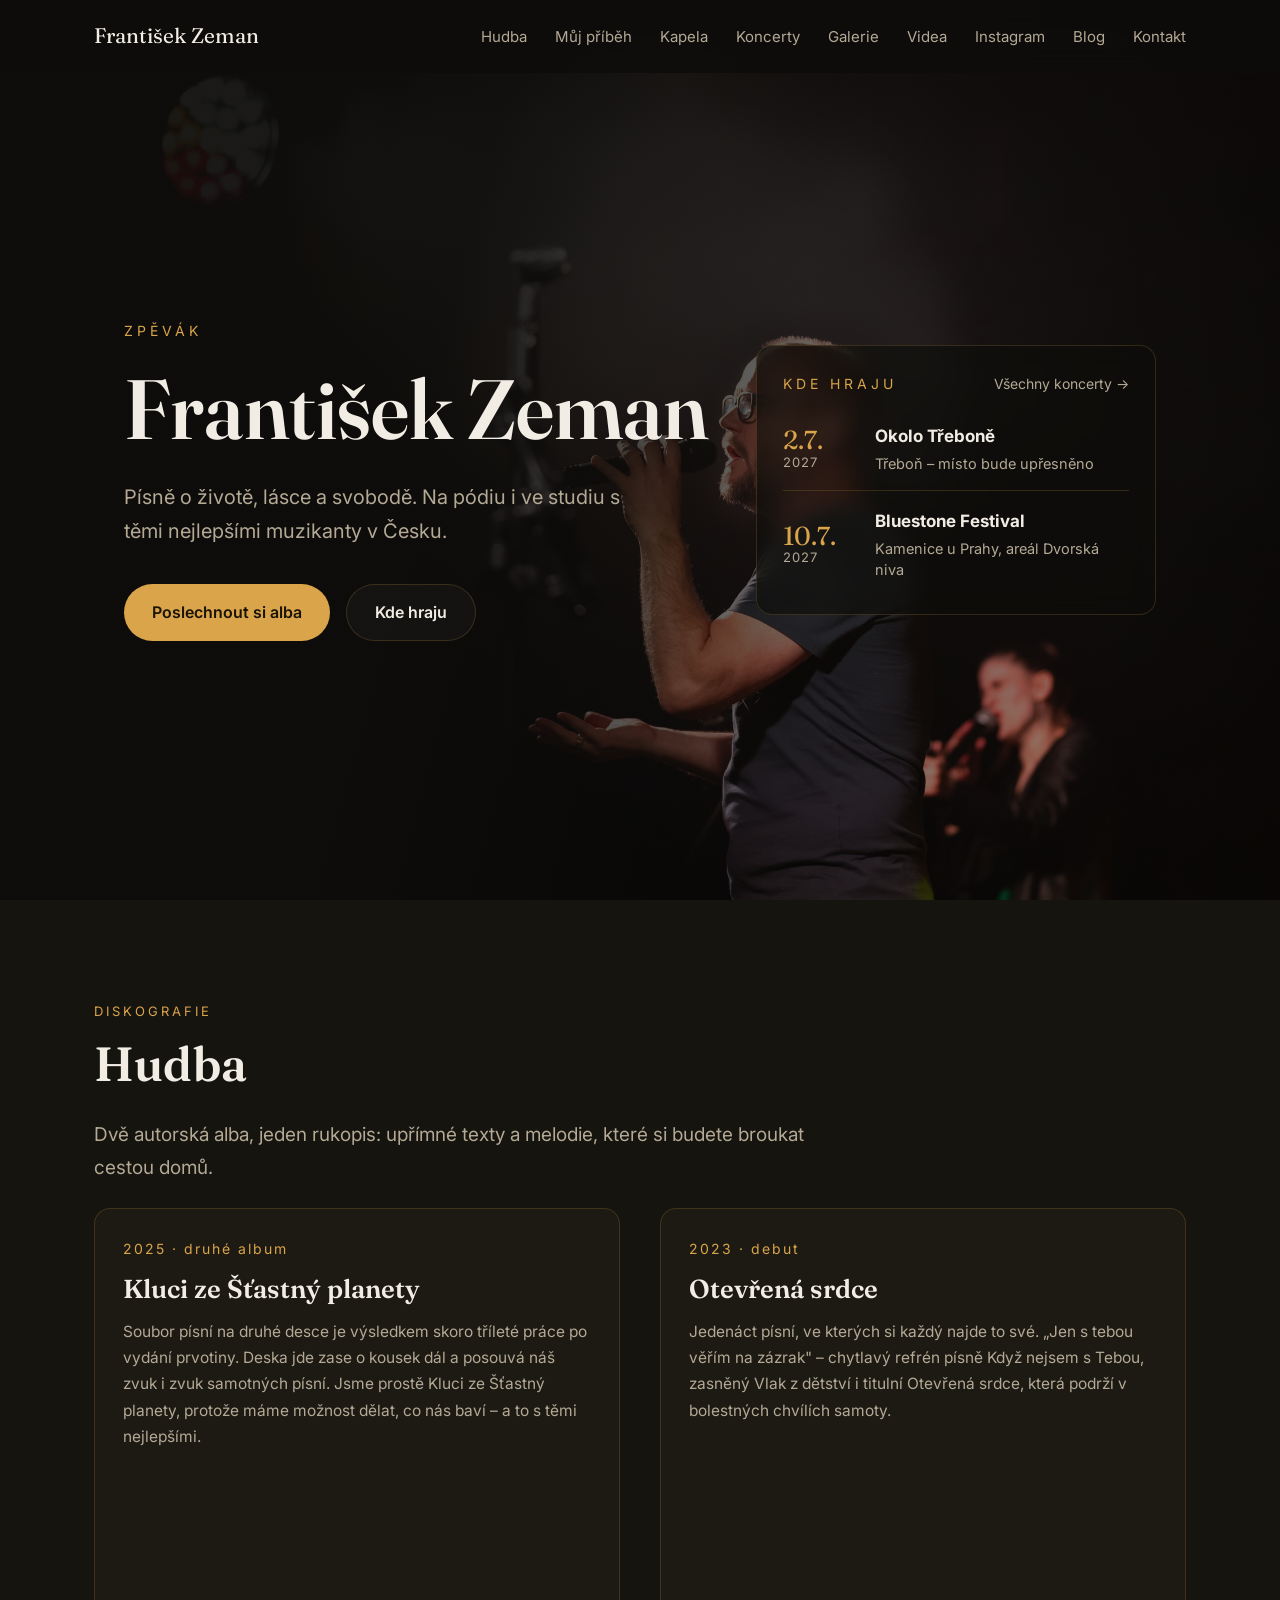
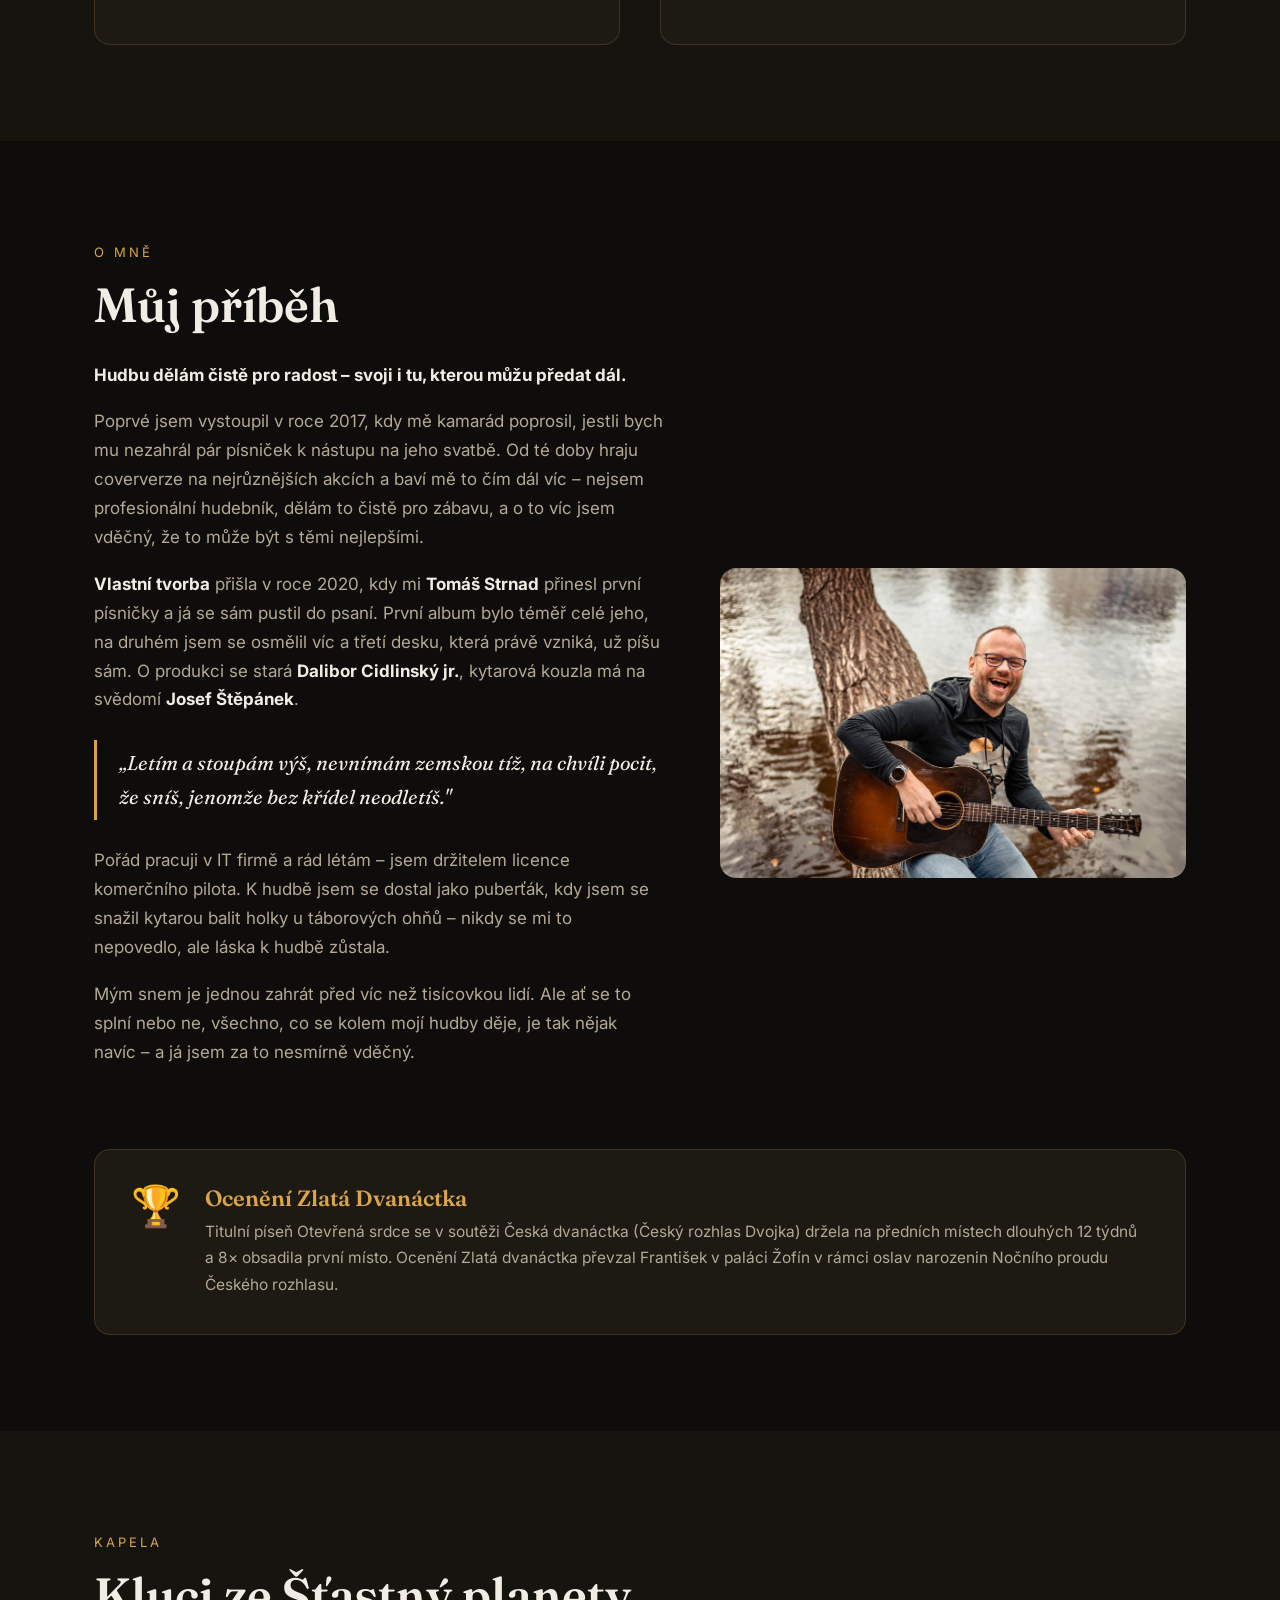
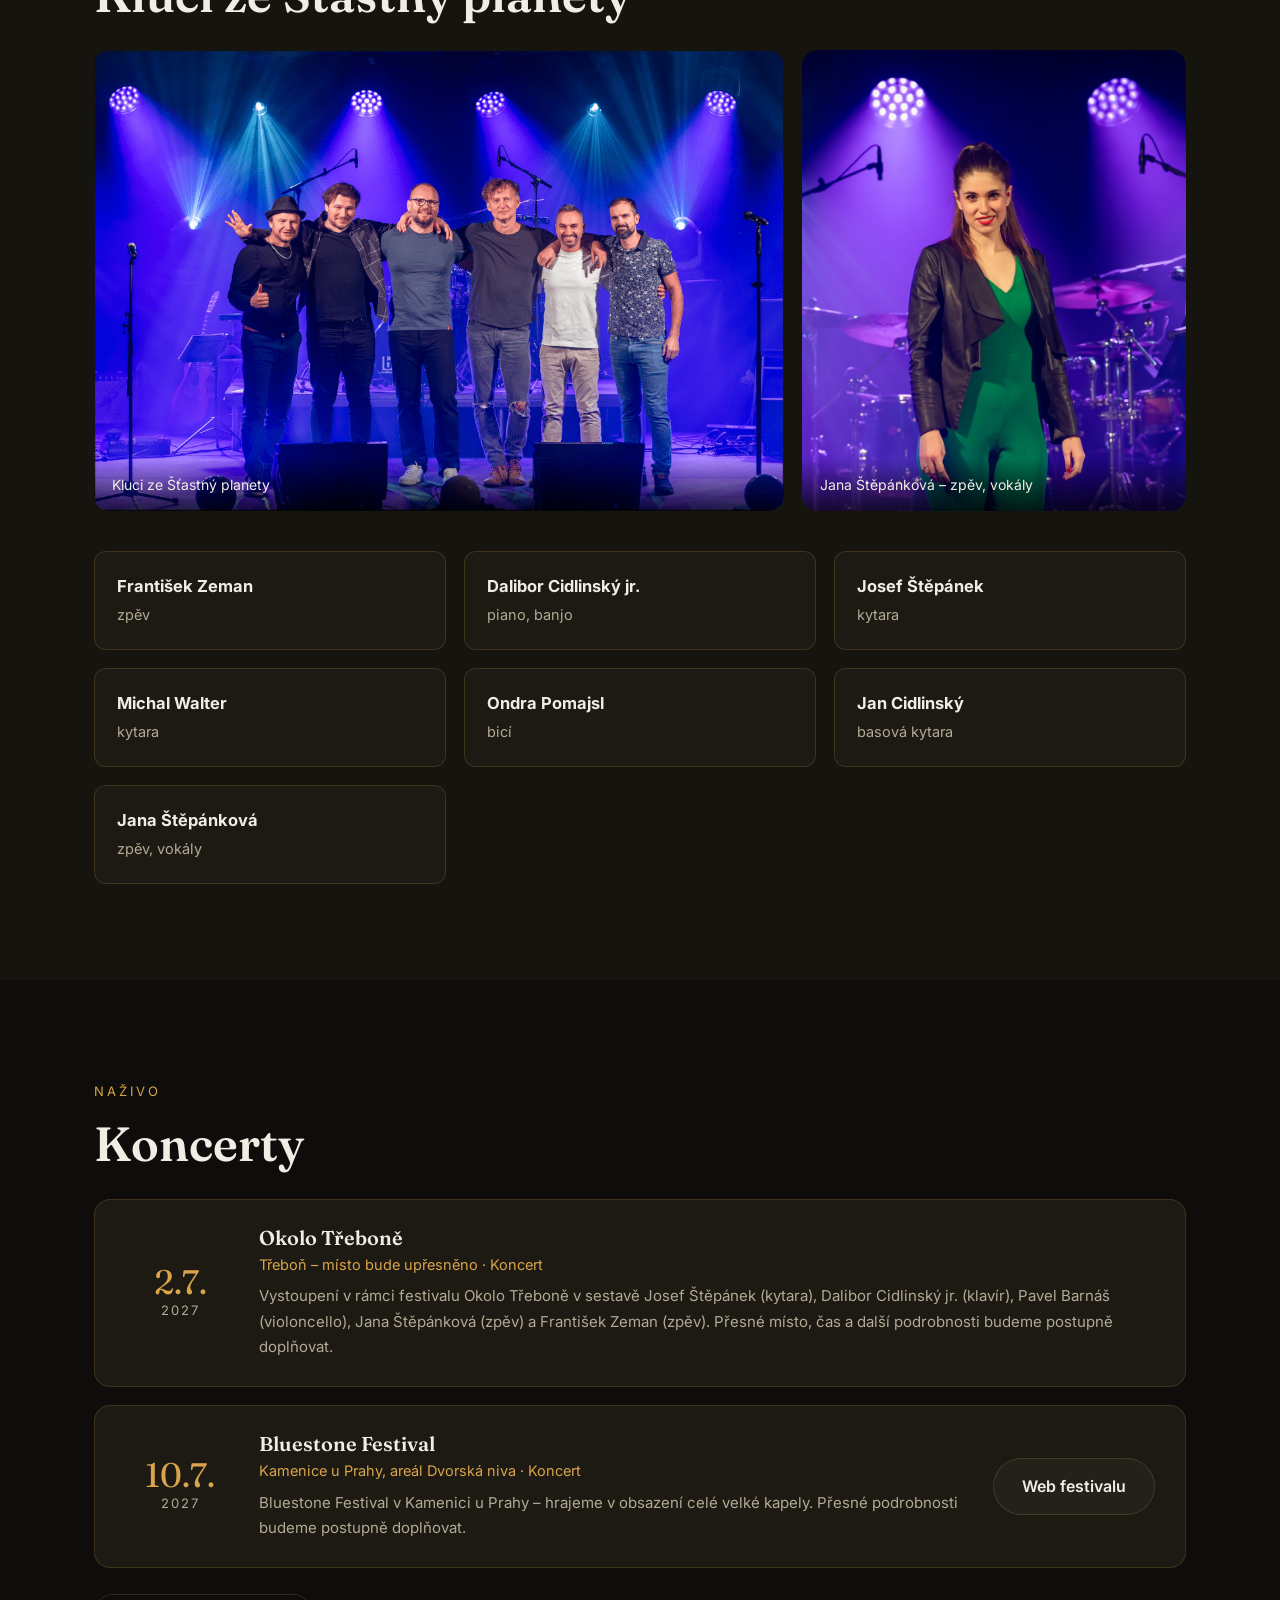
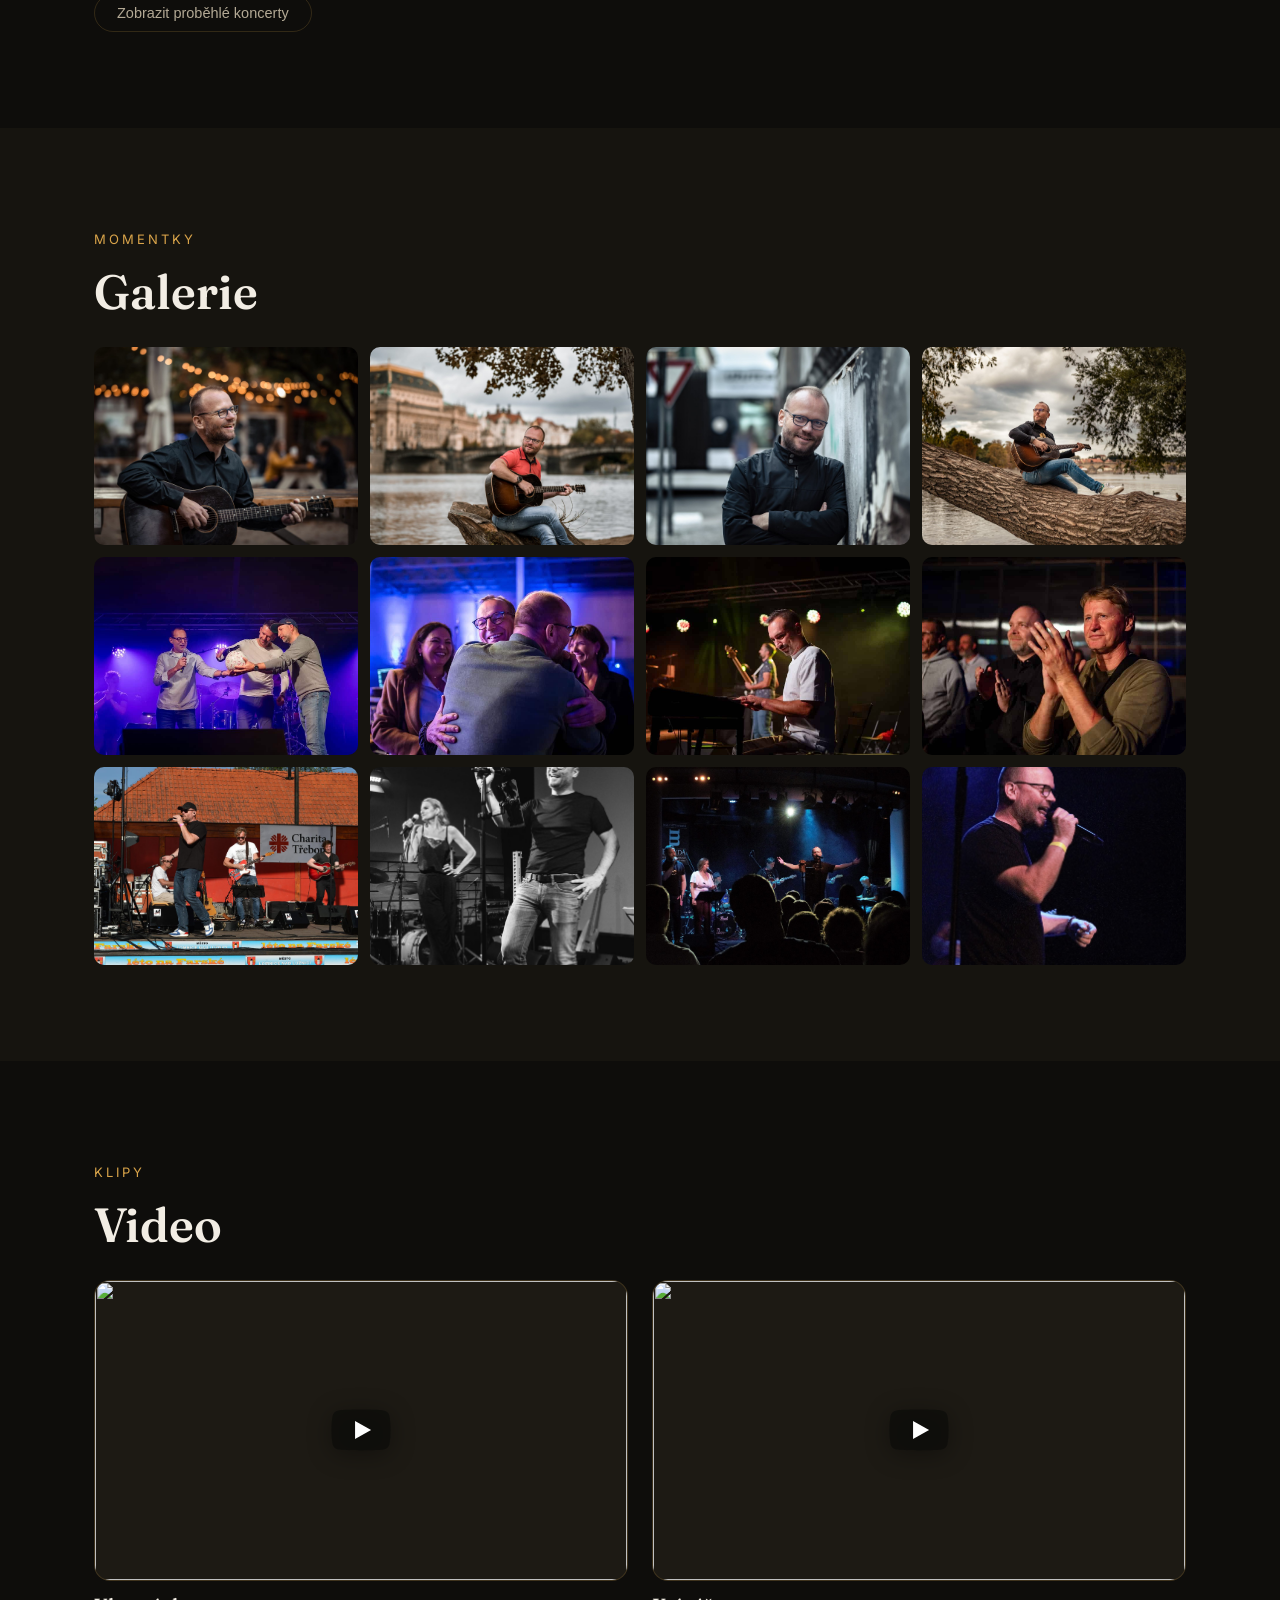
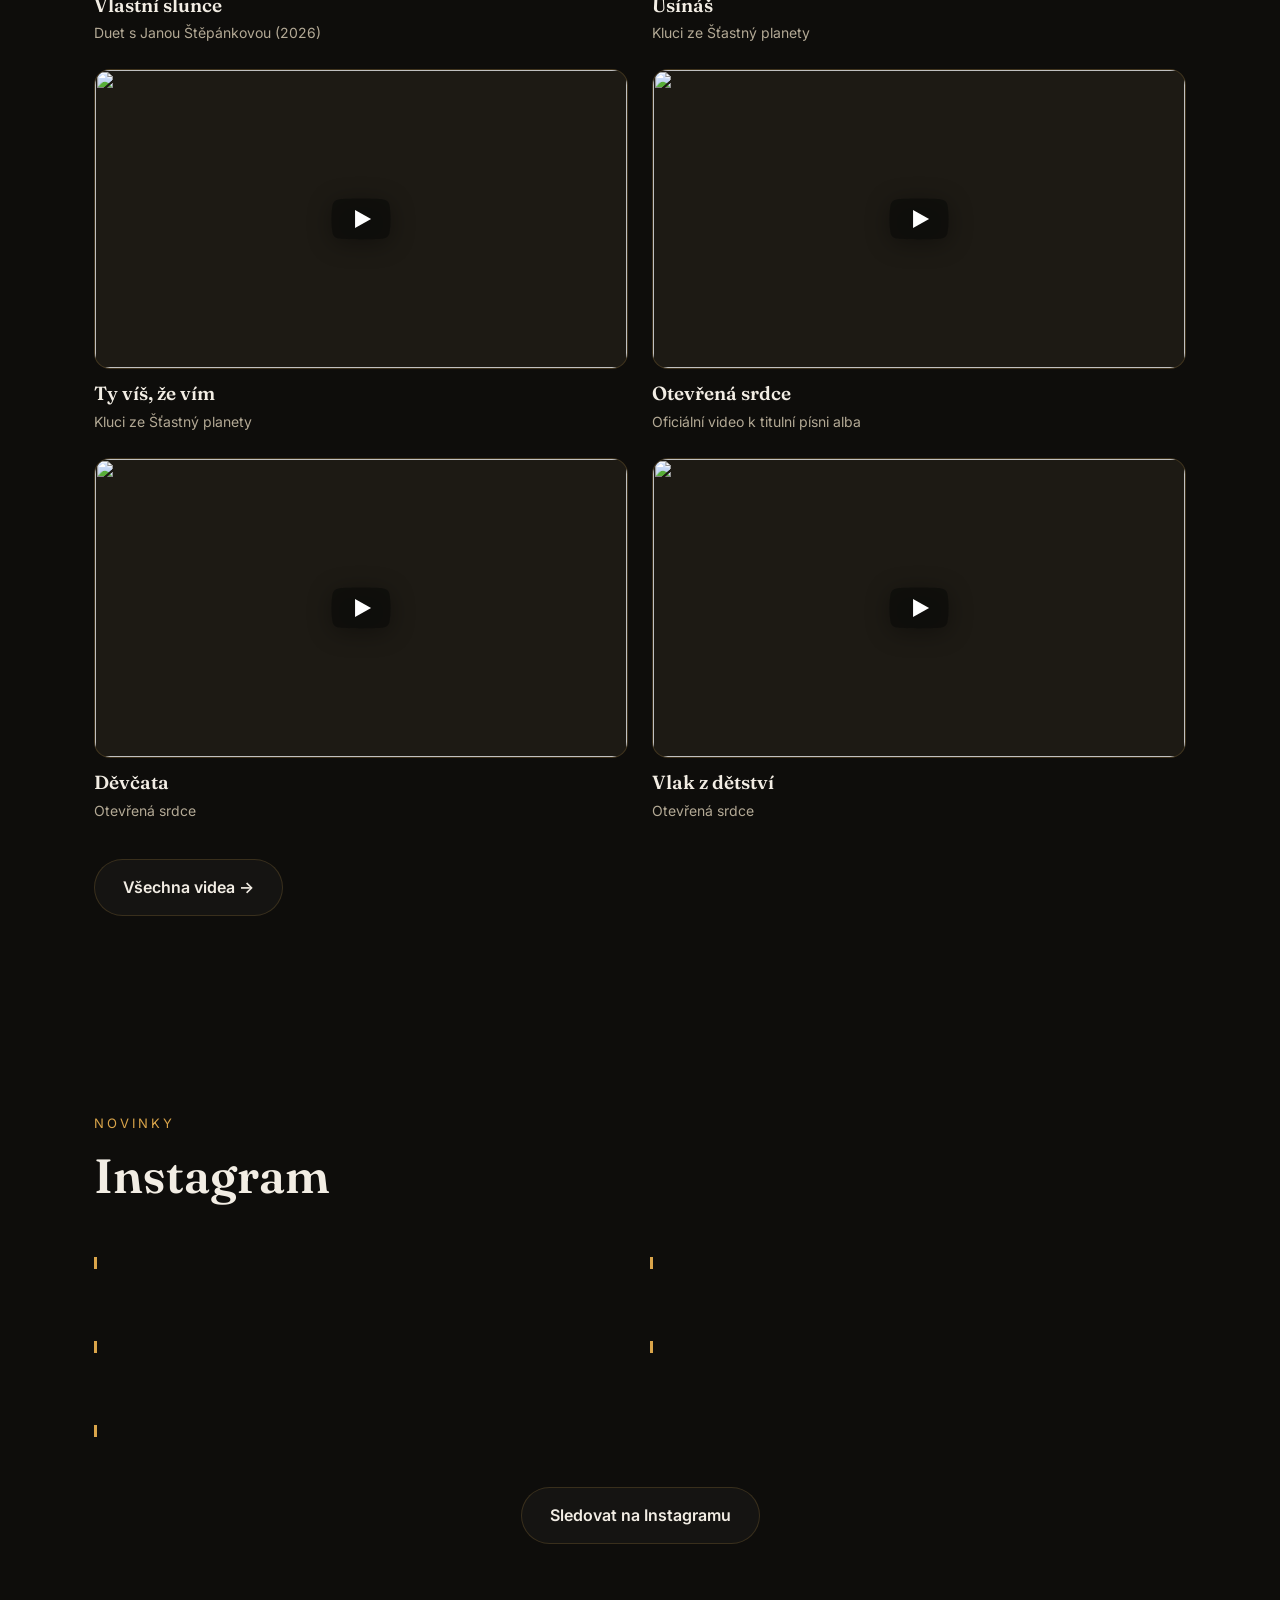
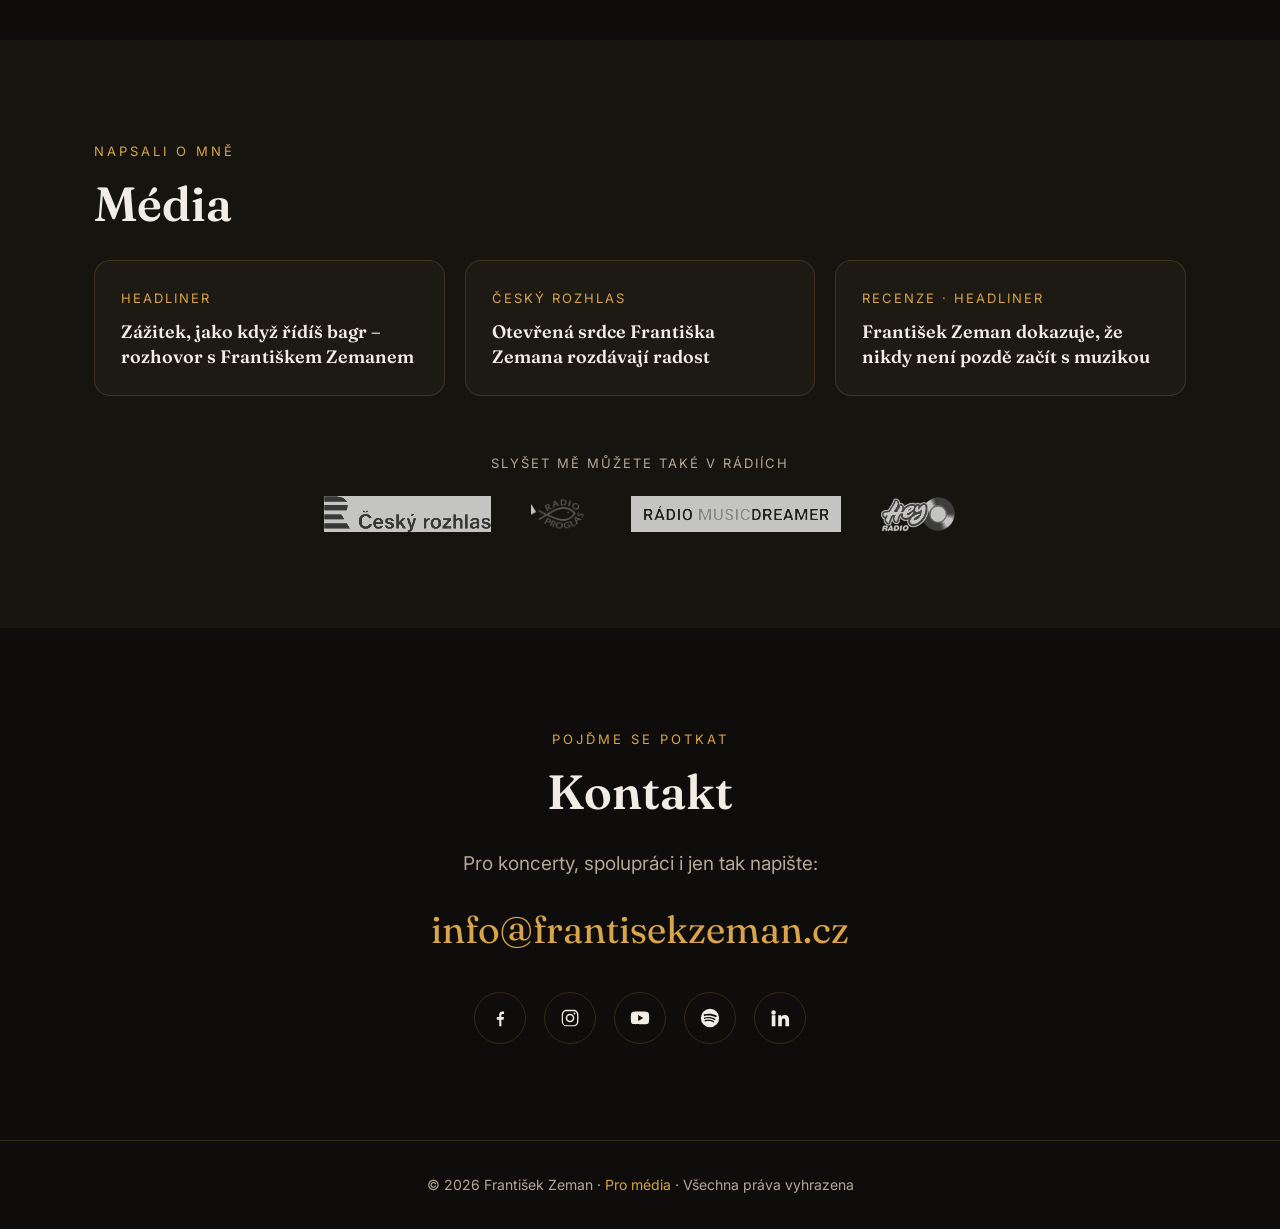
==== commit 4f8cf363: "Úvod: panel „Kde hraju“ vedle hlavního textu (nejbližší koncerty bez scrollování) Co-Authored-By: Cl" ====
--- a/index.html
+++ b/index.html
@@ -60,7 +60,7 @@
   <noscript><style>.reveal{opacity:1!important;transform:none!important}</style></noscript>
   <link rel="icon" type="image/png" href="assets/img/favicon.png">
   <link rel="apple-touch-icon" href="assets/img/apple-touch-icon.png">
-  <link rel="stylesheet" href="css/style.css?v=5">
+  <link rel="stylesheet" href="css/style.css?v=6">
   <style>
     .hero::before {
       background: linear-gradient(105deg, rgba(14,13,11,0.95) 35%, rgba(14,13,11,0.55) 65%, rgba(14,13,11,0.35)),
@@ -91,7 +91,7 @@
 
   <!-- ================= HERO ================= -->
   <header class="hero">
-    <div class="container">
+    <div class="container hero-grid">
       <div class="hero-content">
         <div class="hero-kicker">Zpěvák</div>
         <h1>František Zeman</h1>
@@ -100,8 +100,14 @@
           <a class="btn btn-primary" href="#hudba">Poslechnout si alba</a>
           <a class="btn btn-ghost" href="#koncerty">Kde hraju</a>
         </div>
-        <div class="next-gig" id="next-gig"></div>
-      </div>
+      </div>
+      <aside class="hero-gigs" id="hero-gigs" aria-label="Kde hraju">
+        <div class="hero-gigs-head">
+          <span class="hero-gigs-label">Kde hraju</span>
+          <a href="#koncerty" class="hero-gigs-all">Všechny koncerty →</a>
+        </div>
+        <div class="hero-gigs-list" id="hero-gigs-list"></div>
+      </aside>
     </div>
   </header>
 
@@ -295,6 +301,6 @@
   <div class="lightbox" id="lightbox"><img src="" alt="Fotografie"></div>
 
   <script src="js/videa.js?v=1"></script>
-  <script src="js/main.js?v=2"></script>
+  <script src="js/main.js?v=3"></script>
 </body>
 </html>
--- a/css/style.css
+++ b/css/style.css
@@ -125,6 +125,57 @@
 .next-gig .info { flex: 1; min-width: 220px; }
 .next-gig .info strong { display: block; font-size: 17px; }
 .next-gig .info span { color: var(--text-muted); font-size: 15px; }
+
+/* ---------- Úvod: Kde hraju (vedle textu) ---------- */
+.hero-grid {
+  display: grid;
+  grid-template-columns: minmax(0, 1fr) minmax(0, 400px);
+  gap: 48px; align-items: center;
+}
+.hero-gigs {
+  justify-self: end; width: 100%;
+  background: rgba(14, 13, 11, 0.62);
+  backdrop-filter: blur(10px); -webkit-backdrop-filter: blur(10px);
+  border: 1px solid var(--border);
+  border-radius: var(--radius);
+  padding: 26px 26px 18px;
+}
+.hero-gigs-head {
+  display: flex; justify-content: space-between; align-items: baseline;
+  gap: 12px; margin-bottom: 10px;
+}
+.hero-gigs-label {
+  color: var(--accent); letter-spacing: 4px; text-transform: uppercase; font-size: 14px;
+}
+.hero-gigs-all { color: var(--text-muted); font-size: 14px; white-space: nowrap; }
+.hero-gigs-all:hover { color: var(--accent); text-decoration: none; }
+.hero-gig {
+  display: flex; align-items: center; gap: 18px;
+  padding: 16px 0; color: var(--text);
+  border-top: 1px solid var(--border);
+  transition: transform .15s;
+}
+.hero-gig:first-child { border-top: 0; }
+.hero-gig:hover { text-decoration: none; transform: translateX(4px); }
+.hero-gig:hover strong { color: var(--accent); }
+.hero-gig-date { min-width: 74px; display: flex; flex-direction: column; line-height: 1.1; }
+.hero-gig-date .d { font-family: var(--font-head); font-size: 26px; color: var(--accent); }
+.hero-gig-date .y { font-size: 13px; color: var(--text-muted); letter-spacing: 1px; }
+.hero-gig-info strong { display: block; font-size: 17px; transition: color .2s; }
+.hero-gig-info span { display: block; margin-top: 2px; line-height: 1.45; color: var(--text-muted); font-size: 14.5px; }
+@media (max-width: 900px) {
+  .hero-grid { grid-template-columns: 1fr; gap: 32px; }
+  .hero-gigs { justify-self: start; max-width: 560px; }
+  .hero-actions .btn-ghost[href="#koncerty"] { display: none; } /* panel je hned pod tím */
+}
+@media (max-width: 640px) {
+  .hero { padding-top: 110px; min-height: 0; }
+  .hero p { font-size: 17px; margin-bottom: 28px; }
+  .hero-gigs { padding: 20px 20px 12px; }
+  .hero-gig { gap: 14px; padding: 13px 0; }
+  .hero-gig-date { min-width: 58px; }
+  .hero-gig-date .d { font-size: 22px; }
+}
 
 /* ---------- Alba ---------- */
 .albums { background: var(--bg-soft); }
@@ -376,3 +427,62 @@
   margin-top: 12px; text-align: center;
   color: var(--text-muted); font-size: 14.5px;
 }
+
+/* ---------- Videa (videa.html + ukázka na homepage) ---------- */
+.vid-jumps { display: flex; flex-wrap: wrap; gap: 10px; margin-bottom: 44px; }
+.vid-jump {
+  display: inline-block; padding: 8px 18px; border-radius: 999px;
+  border: 1px solid var(--border); background: rgba(255,255,255,0.03);
+  color: var(--text-muted); font-size: 14px; transition: color .2s, border-color .2s;
+}
+.vid-jump:hover { color: var(--accent); border-color: var(--accent); text-decoration: none; }
+
+.vid-group { margin-bottom: 72px; scroll-margin-top: 100px; }
+.vid-group:last-child { margin-bottom: 0; }
+
+.vid-grid { display: grid; gap: 24px; }
+.vid-grid--sirka { grid-template-columns: repeat(2, 1fr); }
+.vid-grid--vyska { grid-template-columns: repeat(4, 1fr); gap: 20px; }
+
+.vid-card { display: flex; flex-direction: column; gap: 12px; }
+.vid-thumb {
+  position: relative; display: block; width: 100%; padding: 0;
+  border: 1px solid var(--border); border-radius: var(--radius);
+  overflow: hidden; background: var(--bg-card); cursor: pointer;
+  aspect-ratio: 16 / 9;
+}
+.vid-card[data-format="vyska"] .vid-thumb { aspect-ratio: 9 / 16; }
+.vid-thumb img { width: 100%; height: 100%; object-fit: cover; transition: transform .4s, opacity .3s; }
+.vid-thumb:hover img { transform: scale(1.04); opacity: .85; }
+.vid-thumb iframe { width: 100%; height: 100%; border: 0; display: block; }
+.vid-thumb--playing { cursor: default; }
+.vid-play {
+  position: absolute; inset: 0; display: flex; align-items: center; justify-content: center;
+  pointer-events: none;
+}
+.vid-play svg { filter: drop-shadow(0 4px 12px rgba(0,0,0,.45)); }
+.vid-play-bg { fill: rgba(14, 13, 11, .78); transition: fill .2s; }
+.vid-thumb:hover .vid-play-bg { fill: var(--accent); }
+
+.vid-meta h3 { font-size: 19px; line-height: 1.3; }
+.vid-meta p { font-size: 14px; color: var(--text-muted); margin-top: 4px; }
+.vid-card[data-format="vyska"] .vid-meta h3 { font-size: 17px; }
+
+.vid-cta {
+  display: flex; align-items: center; justify-content: space-between; gap: 24px; flex-wrap: wrap;
+  background: var(--accent-soft); border: 1px solid var(--border);
+  border-radius: var(--radius); padding: 28px 32px;
+}
+.vid-cta h2 { font-size: 24px; margin-bottom: 6px; }
+.vid-cta p { color: var(--text-muted); font-size: 16px; }
+
+.video-more { margin-top: 36px; }
+
+@media (max-width: 900px) {
+  .vid-grid--vyska { grid-template-columns: repeat(3, 1fr); }
+}
+@media (max-width: 720px) {
+  .vid-grid--sirka { grid-template-columns: 1fr; }
+  .vid-grid--vyska { grid-template-columns: repeat(2, 1fr); }
+  .vid-cta { padding: 24px; }
+}
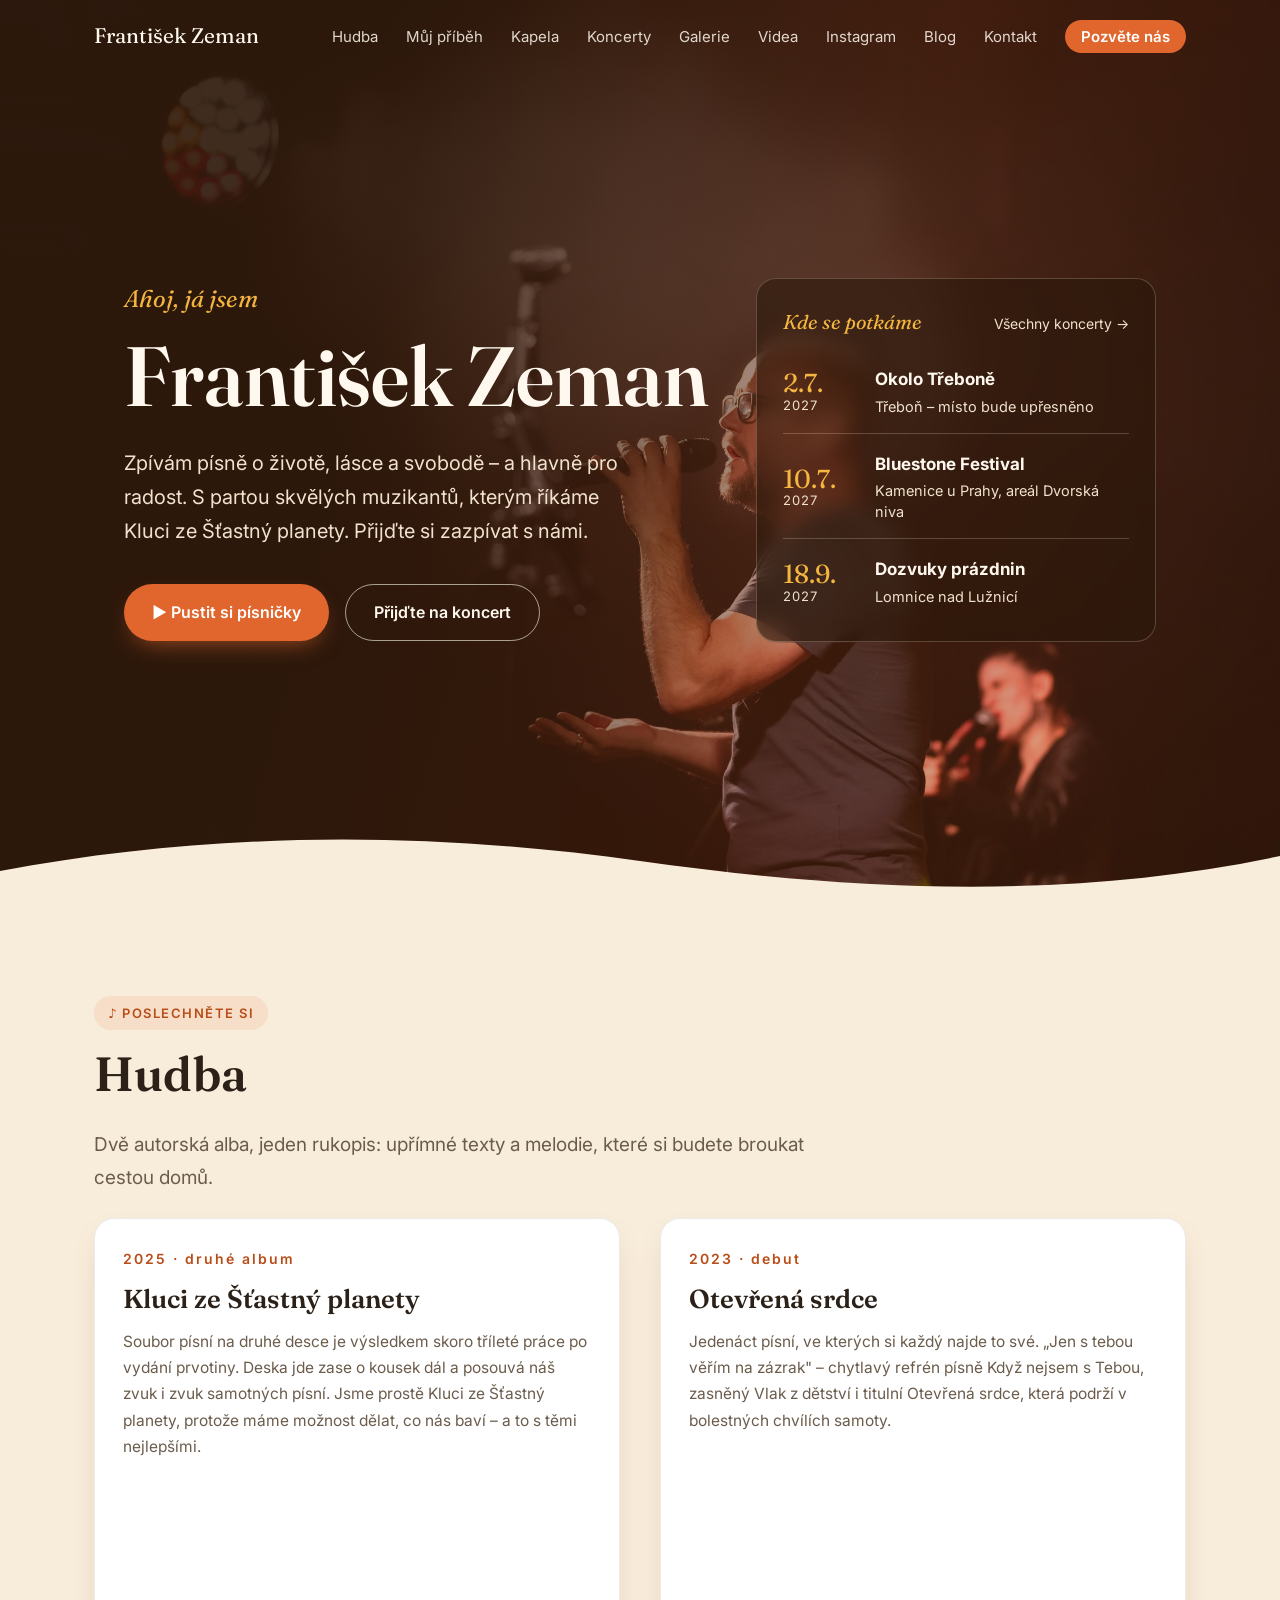
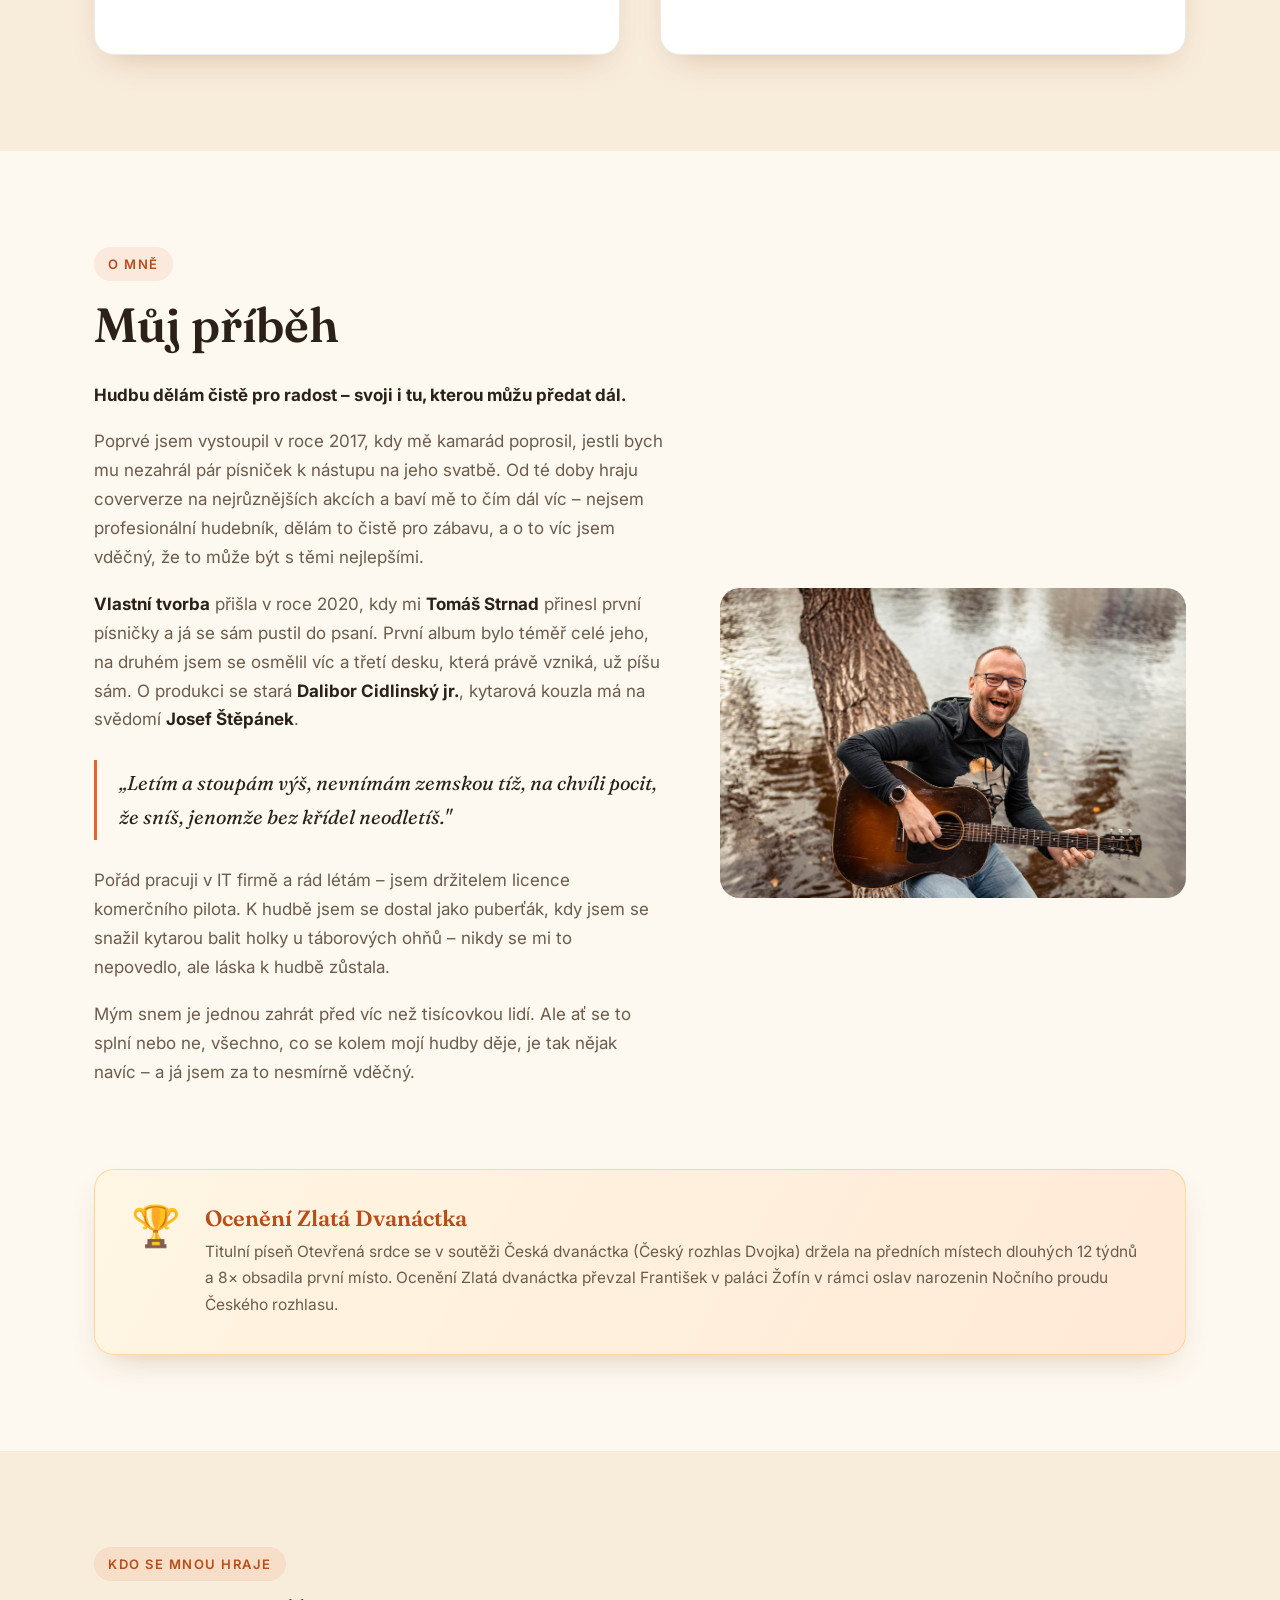
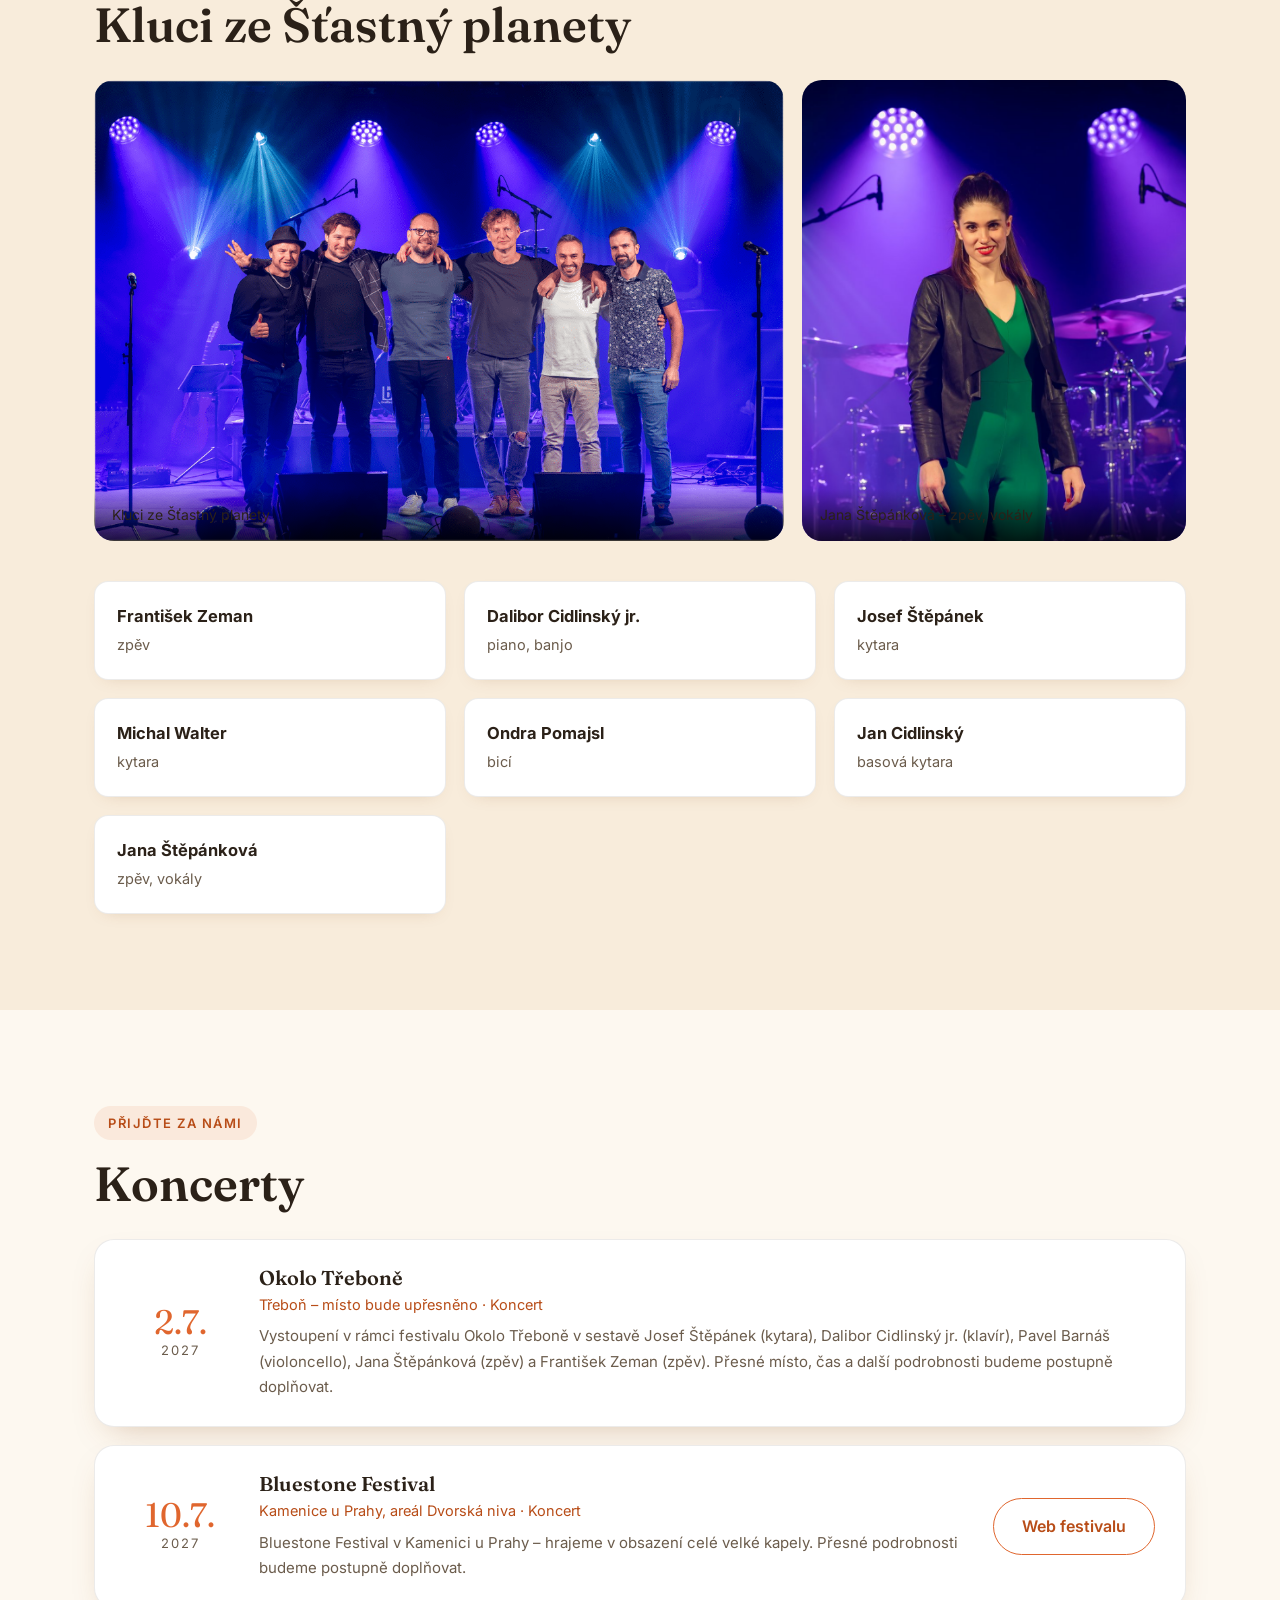
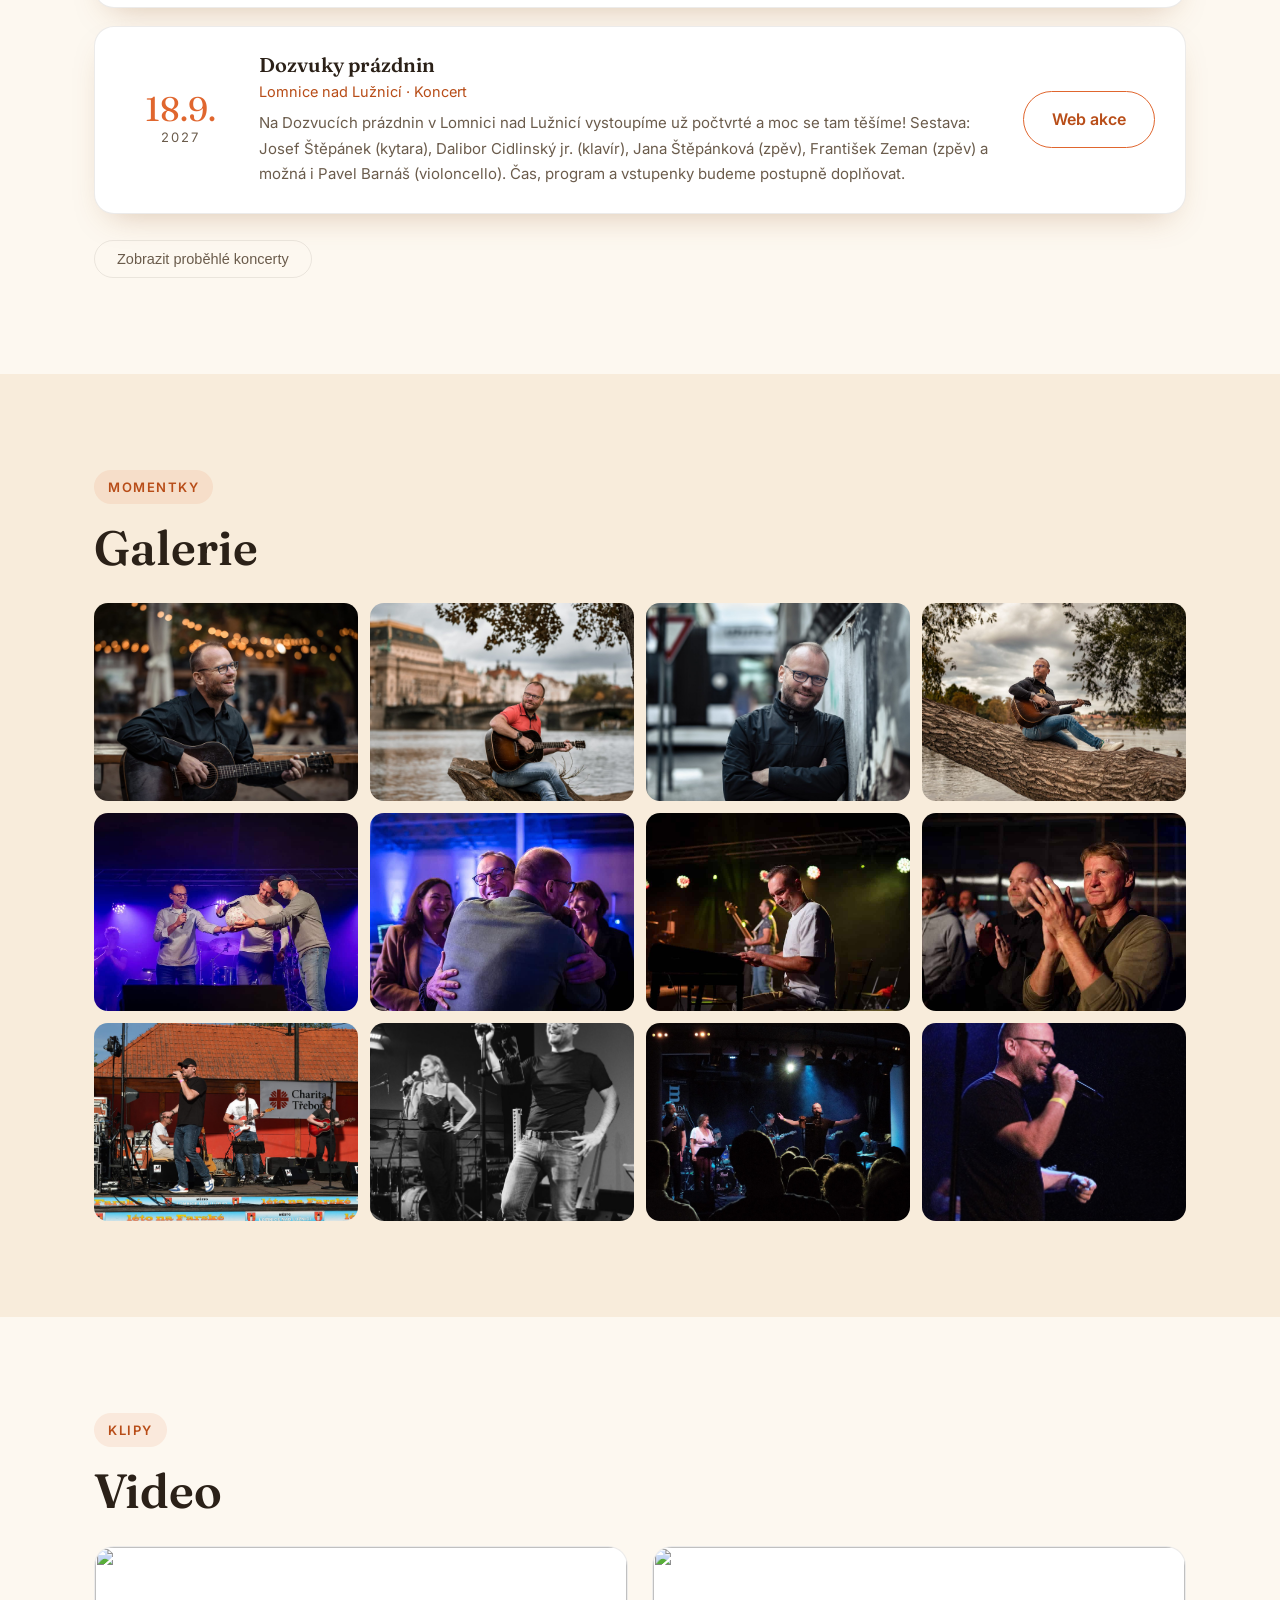
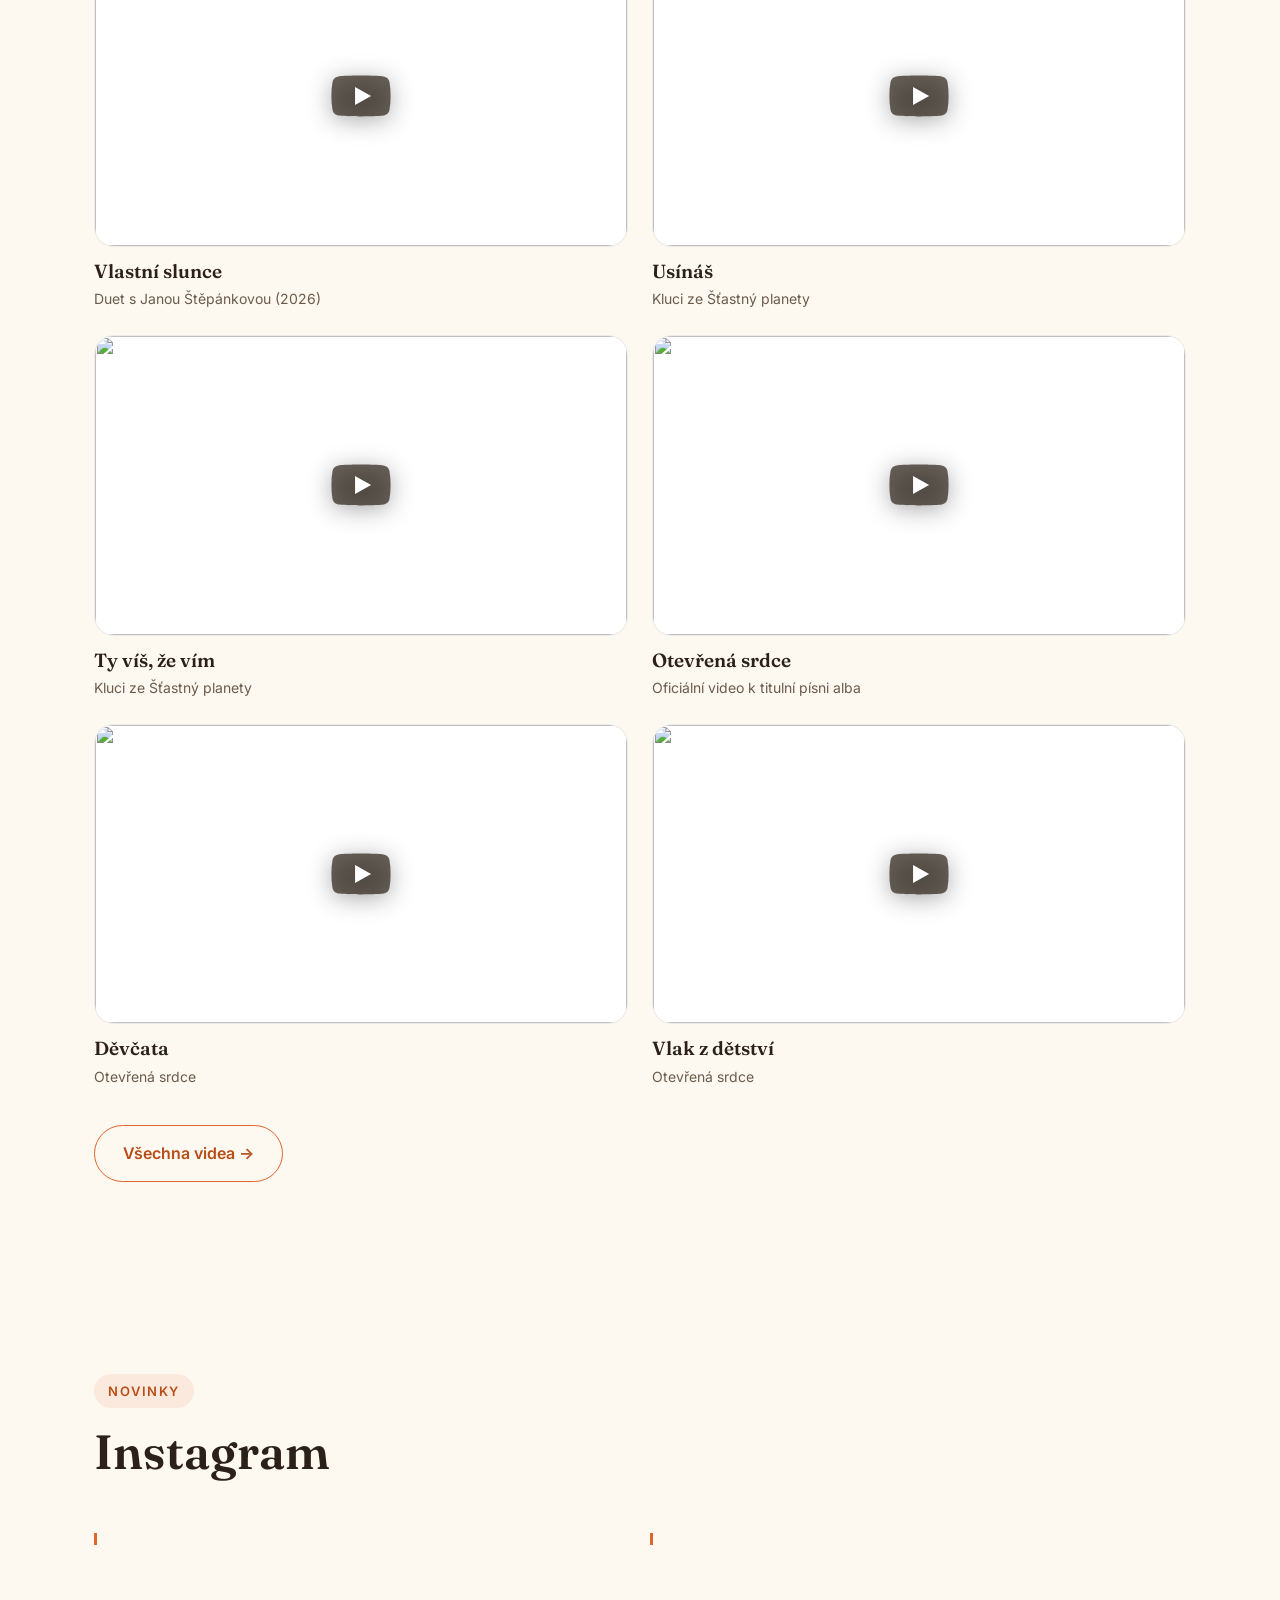
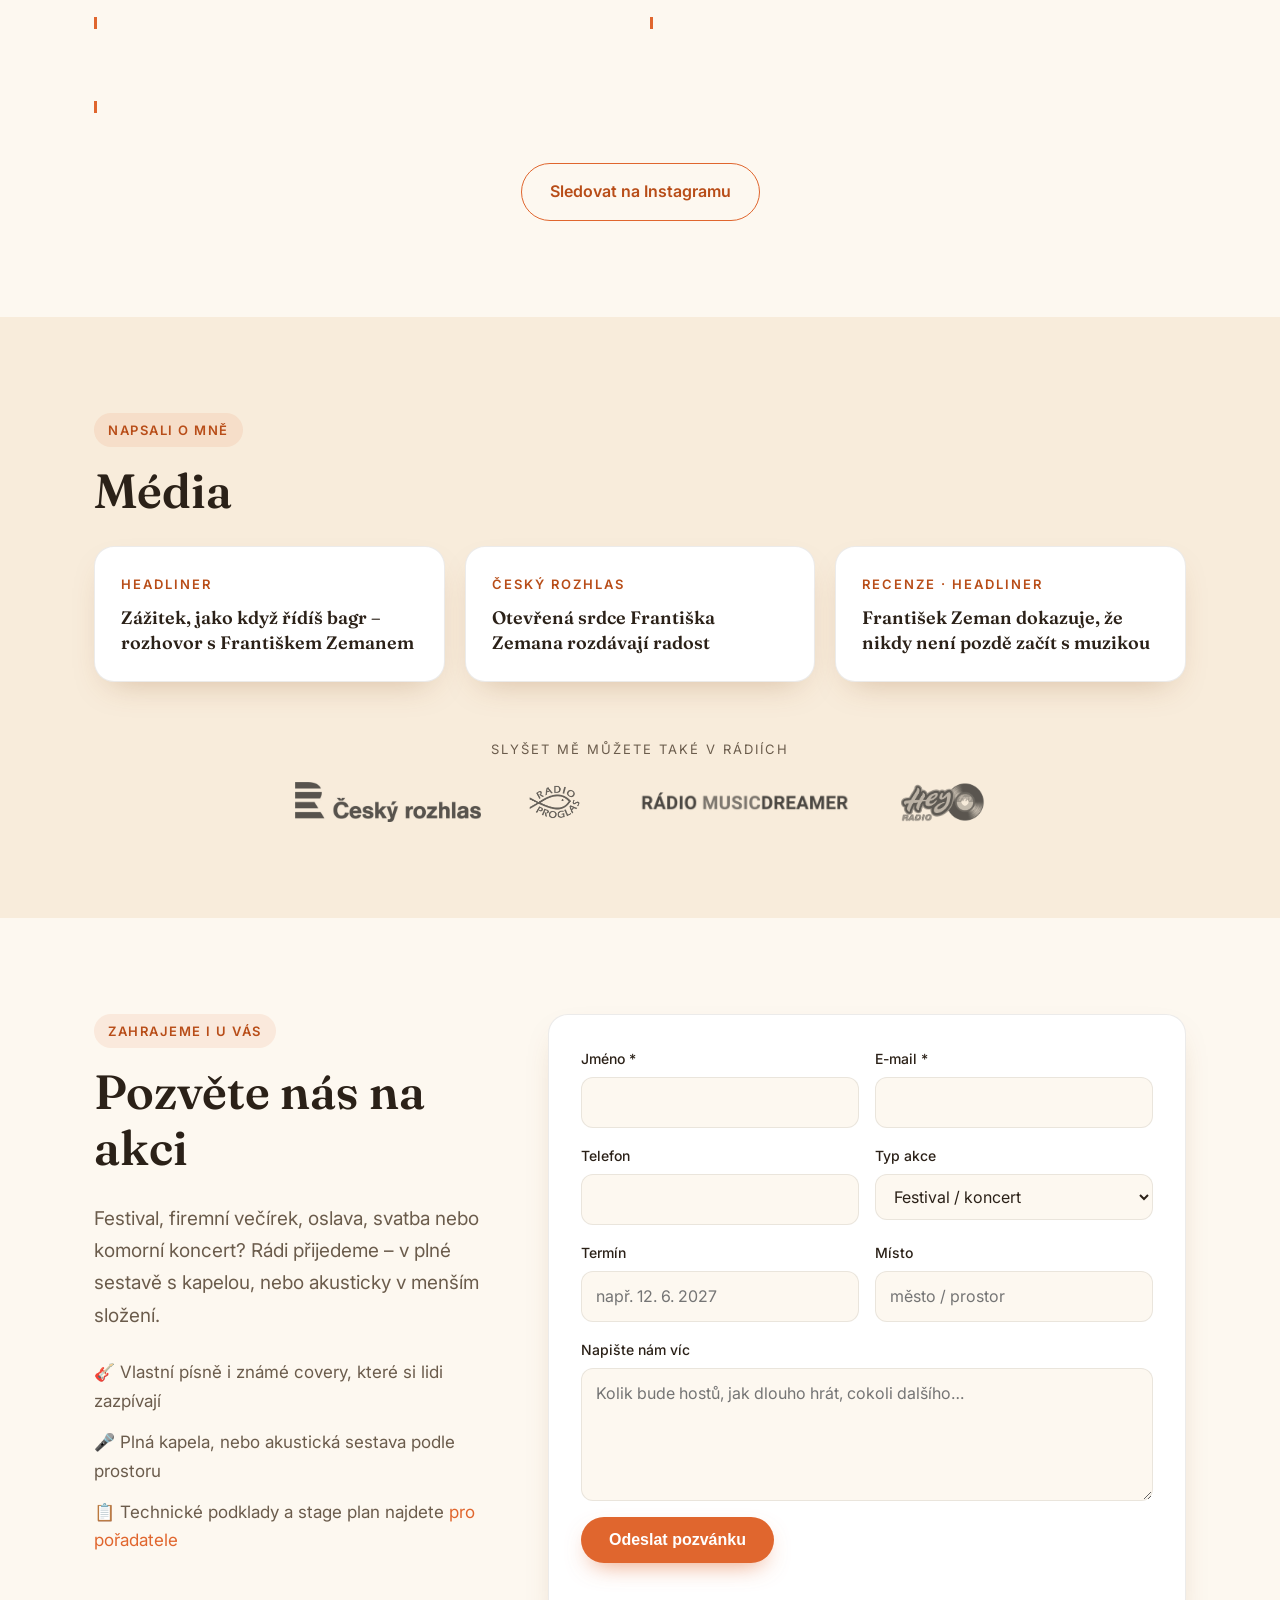
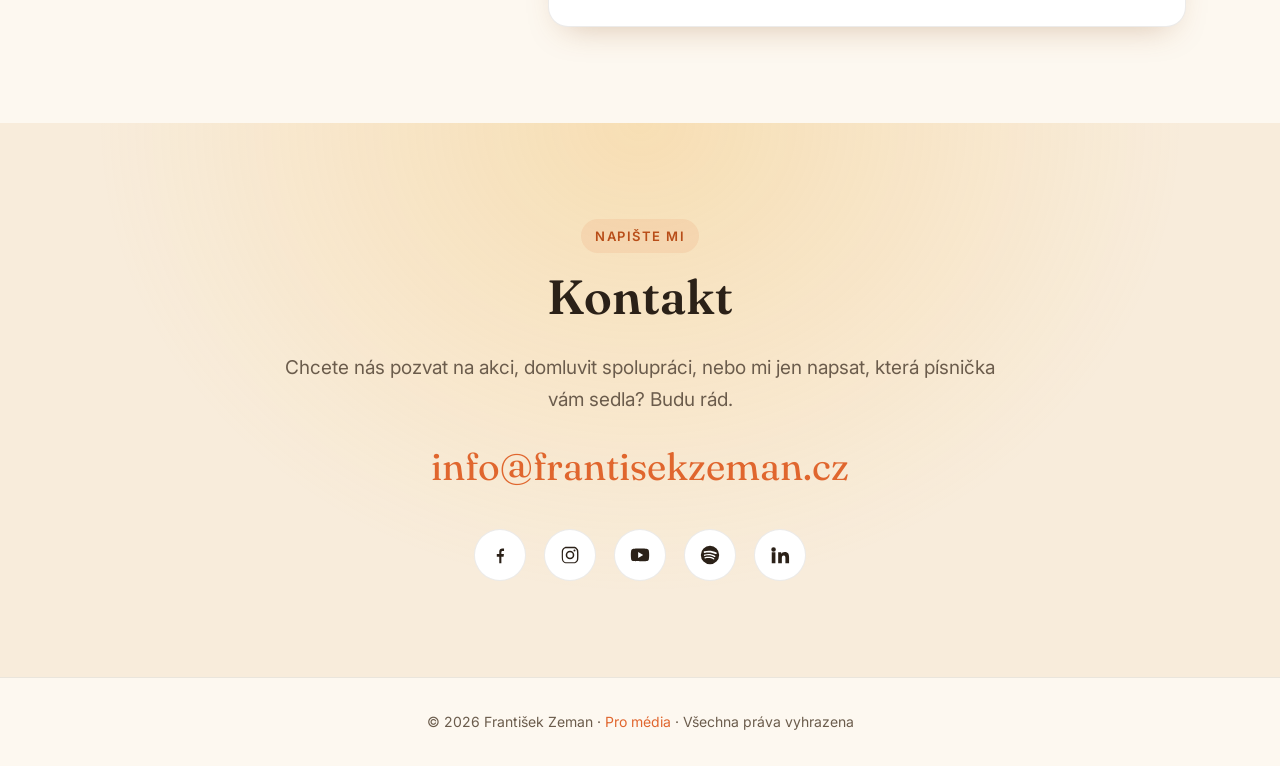
==== commit a4825e0a: "Veselejší a vstřícnější vzhled webu + sekce Pozvěte nás na akci - světlá teplá paleta (krémová, slun" ====
--- a/index.html
+++ b/index.html
@@ -56,14 +56,14 @@
     ]
   }
   </script>
-  <meta name="theme-color" content="#0e0d0b">
+  <meta name="theme-color" content="#fdf8f0">
   <noscript><style>.reveal{opacity:1!important;transform:none!important}</style></noscript>
   <link rel="icon" type="image/png" href="assets/img/favicon.png">
   <link rel="apple-touch-icon" href="assets/img/apple-touch-icon.png">
-  <link rel="stylesheet" href="css/style.css?v=6">
+  <link rel="stylesheet" href="css/style.css?v=7">
   <style>
     .hero::before {
-      background: linear-gradient(105deg, rgba(14,13,11,0.95) 35%, rgba(14,13,11,0.55) 65%, rgba(14,13,11,0.35)),
+      background: linear-gradient(105deg, rgba(48,26,12,0.92) 30%, rgba(120,52,20,0.45) 65%, rgba(224,102,46,0.18)),
                   url("assets/img/hero.jpg") 12% 32% / cover no-repeat;
     }
   </style>
@@ -85,6 +85,7 @@
         <li><a href="#instagram">Instagram</a></li>
         <li><a href="blog.html">Blog</a></li>
         <li><a href="#kontakt">Kontakt</a></li>
+        <li><a class="nav-cta" href="#pozvete-nas">Pozvěte nás</a></li>
       </ul>
     </div>
   </nav>
@@ -93,17 +94,18 @@
   <header class="hero">
     <div class="container hero-grid">
       <div class="hero-content">
-        <div class="hero-kicker">Zpěvák</div>
+        <div class="hero-kicker">Ahoj, já jsem</div>
         <h1>František Zeman</h1>
-        <p>Písně o životě, lásce a svobodě. Na pódiu i ve studiu s těmi nejlepšími muzikanty v Česku.</p>
+        <p>Zpívám písně o životě, lásce a svobodě – a hlavně pro radost. S partou skvělých muzikantů, kterým říkáme Kluci ze Šťastný planety. Přijďte si zazpívat s námi.</p>
         <div class="hero-actions">
-          <a class="btn btn-primary" href="#hudba">Poslechnout si alba</a>
-          <a class="btn btn-ghost" href="#koncerty">Kde hraju</a>
+          <a class="btn btn-primary" href="#hudba">▶ Pustit si písničky</a>
+          <a class="btn btn-ghost" href="#koncerty">Přijďte na koncert</a>
+          <a class="btn btn-ghost btn-invite" href="#pozvete-nas">Pozvěte nás na akci</a>
         </div>
       </div>
       <aside class="hero-gigs" id="hero-gigs" aria-label="Kde hraju">
         <div class="hero-gigs-head">
-          <span class="hero-gigs-label">Kde hraju</span>
+          <span class="hero-gigs-label">Kde se potkáme</span>
           <a href="#koncerty" class="hero-gigs-all">Všechny koncerty →</a>
         </div>
         <div class="hero-gigs-list" id="hero-gigs-list"></div>
@@ -114,7 +116,7 @@
   <!-- ================= HUDBA / ALBA ================= -->
   <section class="albums" id="hudba">
     <div class="container">
-      <span class="section-label">Diskografie</span>
+      <span class="section-label">♪ Poslechněte si</span>
       <h2 class="section-title">Hudba</h2>
       <p class="lead">Dvě autorská alba, jeden rukopis: upřímné texty a melodie, které si budete broukat cestou domů.</p>
       <div class="album-grid">
@@ -170,7 +172,7 @@
   <!-- ================= KAPELA ================= -->
   <section class="band" id="kapela">
     <div class="container">
-      <span class="section-label">Kapela</span>
+      <span class="section-label">Kdo se mnou hraje</span>
       <h2 class="section-title">Kluci ze Šťastný planety</h2>
       <div class="band-photos reveal">
         <figure>
@@ -197,7 +199,7 @@
   <!-- ================= KONCERTY ================= -->
   <section id="koncerty">
     <div class="container">
-      <span class="section-label">Naživo</span>
+      <span class="section-label">Přijďte za námi</span>
       <h2 class="section-title">Koncerty</h2>
       <div class="gig-list" id="gigs-upcoming"></div>
       <button class="past-toggle" id="toggle-past">Zobrazit proběhlé koncerty</button>
@@ -265,12 +267,58 @@
     </div>
   </section>
 
+  <!-- ================= POZVĚTE NÁS ================= -->
+  <section class="invite" id="pozvete-nas">
+    <div class="container invite-grid">
+      <div class="invite-text reveal">
+        <span class="section-label">Zahrajeme i u vás</span>
+        <h2 class="section-title">Pozvěte nás na akci</h2>
+        <p class="lead">Festival, firemní večírek, oslava, svatba nebo komorní koncert? Rádi přijedeme – v plné sestavě s kapelou, nebo akusticky v menším složení.</p>
+        <ul class="invite-points">
+          <li>🎸 Vlastní písně i známé covery, které si lidi zazpívají</li>
+          <li>🎤 Plná kapela, nebo akustická sestava podle prostoru</li>
+          <li>📋 Technické podklady a stage plan najdete <a href="pro-media.html">pro pořadatele</a></li>
+        </ul>
+      </div>
+      <form class="invite-form reveal" id="invite-form" action="https://formsubmit.co/fzeman73@gmail.com" method="POST">
+        <input type="hidden" name="_subject" value="Pozvánka na akci – frantisekzeman.cz">
+        <input type="hidden" name="_template" value="table">
+        <input type="hidden" name="_captcha" value="false">
+        <input type="hidden" name="_next" value="https://frantisekzeman.cz/?odeslano=1#pozvete-nas">
+        <input type="text" name="_honey" class="hp" tabindex="-1" autocomplete="off" aria-hidden="true">
+        <div class="f-row">
+          <label>Jméno *<input type="text" name="Jméno" required autocomplete="name"></label>
+          <label>E-mail *<input type="email" name="email" required autocomplete="email"></label>
+        </div>
+        <div class="f-row">
+          <label>Telefon<input type="tel" name="Telefon" autocomplete="tel"></label>
+          <label>Typ akce
+            <select name="Typ akce">
+              <option>Festival / koncert</option>
+              <option>Firemní akce</option>
+              <option>Soukromá oslava</option>
+              <option>Svatba</option>
+              <option>Jiné</option>
+            </select>
+          </label>
+        </div>
+        <div class="f-row">
+          <label>Termín<input type="text" name="Termín" placeholder="např. 12. 6. 2027"></label>
+          <label>Místo<input type="text" name="Místo" placeholder="město / prostor"></label>
+        </div>
+        <label>Napište nám víc<textarea name="Zpráva" rows="4" placeholder="Kolik bude hostů, jak dlouho hrát, cokoli dalšího…"></textarea></label>
+        <button class="btn btn-primary" type="submit">Odeslat pozvánku</button>
+        <p class="invite-status" id="invite-status" role="status"></p>
+      </form>
+    </div>
+  </section>
+
   <!-- ================= KONTAKT ================= -->
   <section class="contact" id="kontakt">
     <div class="container">
-      <span class="section-label">Pojďme se potkat</span>
+      <span class="section-label">Napište mi</span>
       <h2 class="section-title">Kontakt</h2>
-      <p class="lead" style="margin: 0 auto;">Pro koncerty, spolupráci i jen tak napište:</p>
+      <p class="lead" style="margin: 0 auto;">Chcete nás pozvat na akci, domluvit spolupráci, nebo mi jen napsat, která písnička vám sedla? Budu rád.</p>
       <a class="email" href="mailto:info@frantisekzeman.cz">info@frantisekzeman.cz</a>
       <div class="socials">
         <a href="https://www.facebook.com/frantisekzemanmusic/" target="_blank" rel="noopener" aria-label="Facebook">
@@ -302,5 +350,28 @@
 
   <script src="js/videa.js?v=1"></script>
   <script src="js/main.js?v=3"></script>
+  <script>
+  // Formulář „Pozvěte nás“ – odeslání přes FormSubmit (AJAX), bez JS klasický POST
+  (function () {
+    const f = document.getElementById("invite-form"), st = document.getElementById("invite-status");
+    if (!f) return;
+    if (location.search.includes("odeslano")) st.textContent = "Díky! Pozvánka dorazila, brzy se ozveme.";
+    f.addEventListener("submit", async e => {
+      e.preventDefault();
+      const btn = f.querySelector("button"); btn.disabled = true; st.textContent = "Odesílám…";
+      try {
+        const r = await fetch(f.action.replace("formsubmit.co/", "formsubmit.co/ajax/"), {
+          method: "POST", headers: { Accept: "application/json" }, body: new FormData(f)
+        });
+        if (!r.ok) throw 0;
+        f.reset(); st.textContent = "Díky! Pozvánka dorazila, brzy se ozveme. 🎶";
+        if (window.gtag) gtag("event", "generate_lead", { form: "pozvete-nas" });
+      } catch (_) {
+        st.textContent = "Něco se nepovedlo – zkuste to prosím znovu, nebo napište na info@frantisekzeman.cz.";
+      }
+      btn.disabled = false;
+    });
+  })();
+  </script>
 </body>
 </html>
--- a/css/style.css
+++ b/css/style.css
@@ -3,15 +3,18 @@
    ============================================================ */
 
 :root {
-  --bg: #0e0d0b;
-  --bg-soft: #16140f;
-  --bg-card: #1d1a14;
-  --text: #f2ede4;
-  --text-muted: #b3a995;
-  --accent: #d9a44a;
-  --accent-soft: rgba(217, 164, 74, 0.14);
-  --border: rgba(217, 164, 74, 0.18);
-  --radius: 16px;
+  --bg: #fdf8f0;
+  --bg-soft: #f8ecdb;
+  --bg-card: #ffffff;
+  --text: #2b2118;
+  --text-muted: #6b5c4c;
+  --accent: #e0662e;
+  --accent-ink: #b84d18;
+  --sun: #f4b63f;
+  --accent-soft: rgba(224, 102, 46, 0.10);
+  --border: rgba(43, 33, 24, 0.09);
+  --shadow: 0 14px 34px -16px rgba(140, 80, 30, 0.35);
+  --radius: 20px;
   --font-head: "Fraunces", Georgia, serif;
   --font-body: "Inter", system-ui, sans-serif;
 }
@@ -44,10 +47,14 @@
 .section-label {
   display: inline-block;
   font-size: 13px;
-  letter-spacing: 3px;
+  font-weight: 600;
+  letter-spacing: 1.5px;
   text-transform: uppercase;
-  color: var(--accent);
-  margin-bottom: 14px;
+  color: var(--accent-ink);
+  background: var(--accent-soft);
+  padding: 6px 14px;
+  border-radius: 999px;
+  margin-bottom: 16px;
 }
 
 .section-title { font-size: clamp(32px, 5vw, 48px); margin-bottom: 28px; }
@@ -57,7 +64,7 @@
 /* ---------- Navigace ---------- */
 .nav {
   position: fixed; top: 0; left: 0; right: 0; z-index: 100;
-  background: rgba(14, 13, 11, 0.82);
+  background: rgba(253, 248, 240, 0.88);
   backdrop-filter: blur(14px);
   border-bottom: 1px solid transparent;
   transition: border-color .3s;
@@ -71,7 +78,7 @@
 .nav-logo:hover { text-decoration: none; }
 .nav-links { display: flex; gap: 28px; list-style: none; }
 .nav-links a { color: var(--text-muted); font-size: 15px; transition: color .2s; }
-.nav-links a:hover { color: var(--accent); text-decoration: none; }
+.nav-links a:hover { color: var(--accent-ink); text-decoration: none; }
 .nav-toggle { display: none; background: none; border: 0; color: var(--text); font-size: 26px; cursor: pointer; }
 
 /* ---------- Hero ---------- */
@@ -79,21 +86,32 @@
   min-height: 100svh;
   display: flex; align-items: center;
   position: relative;
-  padding: 140px 0 80px;
+  padding: 140px 0 120px;
   overflow: hidden;
+  --text: #fff8ee;
+  --text-muted: #f1e2cd;
+  --border: rgba(255, 236, 210, 0.22);
+  color: var(--text);
+}
+/* měkká vlna na přechodu do světlé části */
+.hero::after {
+  content: ""; position: absolute; left: 0; right: 0; bottom: -1px; height: 70px;
+  background: var(--bg-soft);
+  -webkit-mask: url("data:image/svg+xml,%3Csvg xmlns='http://www.w3.org/2000/svg' viewBox='0 0 1440 70' preserveAspectRatio='none'%3E%3Cpath d='M0 40 C 240 0 480 0 720 30 S 1200 70 1440 25 V70 H0Z'/%3E%3C/svg%3E") center / 100% 100% no-repeat;
+          mask: url("data:image/svg+xml,%3Csvg xmlns='http://www.w3.org/2000/svg' viewBox='0 0 1440 70' preserveAspectRatio='none'%3E%3Cpath d='M0 40 C 240 0 480 0 720 30 S 1200 70 1440 25 V70 H0Z'/%3E%3C/svg%3E") center / 100% 100% no-repeat;
 }
 .hero::before {
   content: "";
   position: absolute; inset: 0;
   background:
-    linear-gradient(105deg, rgba(14,13,11,0.95) 35%, rgba(14,13,11,0.55) 65%, rgba(14,13,11,0.35)),
+    linear-gradient(105deg, rgba(48,26,12,0.92) 30%, rgba(120,52,20,0.45) 65%, rgba(224,102,46,0.18)),
     var(--hero-img) center 30% / cover no-repeat;
   z-index: -1;
 }
 .hero-content { max-width: 640px; }
 .hero-kicker {
-  color: var(--accent); letter-spacing: 4px; text-transform: uppercase;
-  font-size: 14px; margin-bottom: 18px;
+  color: var(--sun); font-family: var(--font-head); font-style: italic;
+  font-size: 24px; margin-bottom: 8px;
 }
 .hero h1 { font-size: clamp(44px, 8vw, 84px); margin-bottom: 22px; }
 .hero p { font-size: 20px; color: var(--text-muted); margin-bottom: 36px; max-width: 520px; }
@@ -106,9 +124,12 @@
   transition: transform .15s, background .2s;
 }
 .btn:hover { text-decoration: none; transform: translateY(-2px); }
-.btn-primary { background: var(--accent); color: #1a1407; }
-.btn-primary:hover { background: #e8b65e; }
-.btn-ghost { border: 1px solid var(--border); color: var(--text); background: rgba(255,255,255,0.03); }
+.btn-primary { background: var(--accent); color: #fff; box-shadow: 0 10px 24px -10px rgba(224,102,46,.7); }
+.btn-primary:hover { background: var(--accent-ink); }
+.btn-ghost { border: 1.5px solid var(--accent); color: var(--accent-ink); background: transparent; }
+.btn-ghost:hover { background: var(--accent-soft); }
+.hero .btn-ghost { border-color: rgba(255,248,238,.6); color: #fff8ee; }
+.hero .btn-ghost:hover { background: rgba(255,248,238,.12); }
 
 /* ---------- Příští koncert (banner) ---------- */
 .next-gig {
@@ -134,7 +155,7 @@
 }
 .hero-gigs {
   justify-self: end; width: 100%;
-  background: rgba(14, 13, 11, 0.62);
+  background: rgba(40, 22, 10, 0.55);
   backdrop-filter: blur(10px); -webkit-backdrop-filter: blur(10px);
   border: 1px solid var(--border);
   border-radius: var(--radius);
@@ -145,10 +166,10 @@
   gap: 12px; margin-bottom: 10px;
 }
 .hero-gigs-label {
-  color: var(--accent); letter-spacing: 4px; text-transform: uppercase; font-size: 14px;
+  color: var(--sun); font-family: var(--font-head); font-style: italic; font-size: 20px;
 }
 .hero-gigs-all { color: var(--text-muted); font-size: 14px; white-space: nowrap; }
-.hero-gigs-all:hover { color: var(--accent); text-decoration: none; }
+.hero-gigs-all:hover { color: var(--sun); text-decoration: none; }
 .hero-gig {
   display: flex; align-items: center; gap: 18px;
   padding: 16px 0; color: var(--text);
@@ -157,9 +178,9 @@
 }
 .hero-gig:first-child { border-top: 0; }
 .hero-gig:hover { text-decoration: none; transform: translateX(4px); }
-.hero-gig:hover strong { color: var(--accent); }
+.hero-gig:hover strong { color: var(--sun); }
 .hero-gig-date { min-width: 74px; display: flex; flex-direction: column; line-height: 1.1; }
-.hero-gig-date .d { font-family: var(--font-head); font-size: 26px; color: var(--accent); }
+.hero-gig-date .d { font-family: var(--font-head); font-size: 26px; color: var(--sun); }
 .hero-gig-date .y { font-size: 13px; color: var(--text-muted); letter-spacing: 1px; }
 .hero-gig-info strong { display: block; font-size: 17px; transition: color .2s; }
 .hero-gig-info span { display: block; margin-top: 2px; line-height: 1.45; color: var(--text-muted); font-size: 14.5px; }
@@ -183,14 +204,14 @@
   display: grid; grid-template-columns: 1fr 1fr; gap: 40px; margin-top: 24px;
 }
 .album-card {
-  background: var(--bg-card); border: 1px solid var(--border);
+  background: var(--bg-card); border: 1px solid var(--border); box-shadow: var(--shadow);
   border-radius: var(--radius); overflow: hidden;
   display: flex; flex-direction: column;
 }
 .album-card .cover { aspect-ratio: 1; object-fit: cover; width: 100%; }
 .album-body { padding: 28px; display: flex; flex-direction: column; gap: 14px; flex: 1; }
 .album-body h3 { font-size: 26px; }
-.album-body .year { color: var(--accent); font-size: 14px; letter-spacing: 2px; }
+.album-body .year { color: var(--accent-ink); font-weight: 600; font-size: 14px; letter-spacing: 2px; }
 .album-body p { color: var(--text-muted); font-size: 15.5px; flex: 1; }
 .album-card iframe { border: 0; width: 100%; height: 152px; border-radius: 12px; }
 
@@ -213,12 +234,12 @@
 /* ---------- Ocenění ---------- */
 .award {
   margin-top: 64px;
-  background: var(--bg-card); border: 1px solid var(--border);
+  background: linear-gradient(120deg, #fff6e3, #ffe9d6); border: 1px solid rgba(244,182,63,.4); box-shadow: var(--shadow);
   border-radius: var(--radius); padding: 36px;
   display: flex; gap: 24px; align-items: flex-start;
 }
 .award .trophy { font-size: 40px; line-height: 1; }
-.award h3 { font-size: 22px; margin-bottom: 8px; color: var(--accent); }
+.award h3 { font-size: 22px; margin-bottom: 8px; color: var(--accent-ink); }
 .award p { color: var(--text-muted); font-size: 15.5px; }
 
 /* ---------- Kapela ---------- */
@@ -240,8 +261,10 @@
 }
 .member {
   background: var(--bg-card); border: 1px solid var(--border);
-  border-radius: 12px; padding: 20px 22px;
-}
+  border-radius: 14px; padding: 20px 22px; box-shadow: 0 6px 18px -12px rgba(140,80,30,.35);
+  transition: transform .2s;
+}
+.member:hover { transform: translateY(-3px) rotate(-.6deg); }
 .member strong { display: block; font-size: 16.5px; }
 .member span { color: var(--text-muted); font-size: 14.5px; }
 
@@ -249,14 +272,14 @@
 .gig-list { display: flex; flex-direction: column; gap: 18px; margin-top: 12px; }
 .gig {
   display: grid; grid-template-columns: 110px 1fr auto; gap: 24px;
-  background: var(--bg-card); border: 1px solid var(--border);
+  background: var(--bg-card); border: 1px solid var(--border); box-shadow: var(--shadow);
   border-radius: var(--radius); padding: 26px 30px; align-items: center;
 }
 .gig-date { text-align: center; }
 .gig-date .day { font-family: var(--font-head); font-size: 34px; color: var(--accent); line-height: 1; }
 .gig-date .month { text-transform: uppercase; letter-spacing: 2px; font-size: 13px; color: var(--text-muted); }
 .gig-info h3 { font-size: 20px; margin-bottom: 4px; }
-.gig-info .place { color: var(--accent); font-size: 14.5px; margin-bottom: 6px; }
+.gig-info .place { color: var(--accent-ink); font-size: 14.5px; margin-bottom: 6px; }
 .gig-info p { color: var(--text-muted); font-size: 15px; }
 .gig .btn { white-space: nowrap; }
 .gig-links { display: flex; flex-direction: column; gap: 10px; }
@@ -266,7 +289,7 @@
   background: none; border: 1px solid var(--border); color: var(--text-muted);
   padding: 10px 22px; border-radius: 999px; cursor: pointer; margin-top: 26px; font-size: 14.5px;
 }
-.past-toggle:hover { color: var(--accent); border-color: var(--accent); }
+.past-toggle:hover { color: var(--accent-ink); border-color: var(--accent); }
 
 /* ---------- Galerie ---------- */
 .gallery { background: var(--bg-soft); }
@@ -274,8 +297,11 @@
   display: grid; grid-template-columns: repeat(4, 1fr); gap: 12px; margin-top: 12px;
 }
 .gallery-grid a {
-  border-radius: 10px; overflow: hidden; aspect-ratio: 4/3; display: block;
-}
+  border-radius: 14px; overflow: hidden; aspect-ratio: 4/3; display: block;
+  transition: transform .25s;
+}
+.gallery-grid a:nth-child(odd):hover { transform: rotate(-1.2deg); }
+.gallery-grid a:nth-child(even):hover { transform: rotate(1.2deg); }
 .gallery-grid img {
   width: 100%; height: 100%; object-fit: cover;
   transition: transform .35s;
@@ -314,21 +340,22 @@
 .media { background: var(--bg-soft); }
 .press-grid { display: grid; grid-template-columns: repeat(3, 1fr); gap: 20px; margin-top: 12px; }
 .press-card {
-  background: var(--bg-card); border: 1px solid var(--border);
+  background: var(--bg-card); border: 1px solid var(--border); box-shadow: var(--shadow);
   border-radius: var(--radius); padding: 26px;
   display: flex; flex-direction: column; gap: 10px;
   color: var(--text); transition: border-color .2s, transform .15s;
 }
 .press-card:hover { border-color: var(--accent); transform: translateY(-3px); text-decoration: none; }
-.press-card .src { color: var(--accent); font-size: 13px; letter-spacing: 2px; text-transform: uppercase; }
+.press-card .src { color: var(--accent-ink); font-weight: 600; font-size: 13px; letter-spacing: 2px; text-transform: uppercase; }
 .press-card h3 { font-size: 18px; line-height: 1.4; }
 .radios { margin-top: 56px; text-align: center; }
 .radios p { color: var(--text-muted); letter-spacing: 2px; text-transform: uppercase; font-size: 13px; margin-bottom: 22px; }
 .radio-logos { display: flex; gap: 40px; justify-content: center; align-items: center; flex-wrap: wrap; }
-.radio-logos img { height: 36px; width: auto; opacity: .75; filter: grayscale(1) brightness(2); }
+.radio-logos img { height: 40px; width: auto; opacity: .75; mix-blend-mode: multiply; filter: grayscale(1); transition: filter .25s, opacity .25s; }
+.radio-logos img:hover { opacity: 1; filter: none; }
 
 /* ---------- Kontakt ---------- */
-.contact { text-align: center; }
+.contact { text-align: center; background: radial-gradient(ellipse at 50% 0%, rgba(244,182,63,.25), transparent 60%), var(--bg-soft); }
 .contact .email {
   font-family: var(--font-head); font-size: clamp(24px, 4vw, 38px);
   display: inline-block; margin: 18px 0 30px;
@@ -337,9 +364,10 @@
 .socials a {
   width: 52px; height: 52px; border-radius: 50%;
   border: 1px solid var(--border); display: flex; align-items: center; justify-content: center;
-  transition: border-color .2s, background .2s;
-}
-.socials a:hover { border-color: var(--accent); background: var(--accent-soft); text-decoration: none; }
+  background: var(--bg-card);
+  transition: border-color .2s, background .2s, transform .2s;
+}
+.socials a:hover { border-color: var(--accent); transform: translateY(-3px); background: var(--accent-soft); text-decoration: none; }
 .socials svg { width: 22px; height: 22px; fill: var(--text); }
 
 footer {
@@ -371,7 +399,7 @@
     display: none;
     position: absolute; top: 72px; left: 0; right: 0;
     flex-direction: column; gap: 0;
-    background: rgba(14,13,11,0.97);
+    background: rgba(253,248,240,0.98);
     border-bottom: 1px solid var(--border);
     padding: 10px 24px 20px;
   }
@@ -388,7 +416,7 @@
 /* ---------- Blog ---------- */
 .blog-grid { display: grid; grid-template-columns: repeat(2, 1fr); gap: 28px; margin-top: 12px; }
 .blog-card {
-  background: var(--bg-card); border: 1px solid var(--border); border-radius: var(--radius);
+  background: var(--bg-card); border: 1px solid var(--border); box-shadow: var(--shadow); border-radius: var(--radius);
   overflow: hidden; color: var(--text); display: flex; flex-direction: column;
   transition: border-color .2s, transform .15s;
 }
@@ -396,16 +424,16 @@
 .blog-card-img { aspect-ratio: 16/9; overflow: hidden; }
 .blog-card-img img { width: 100%; height: 100%; object-fit: cover; }
 .blog-card-body { padding: 24px; display: flex; flex-direction: column; gap: 10px; flex: 1; }
-.blog-card-date { color: var(--accent); font-size: 13px; letter-spacing: 2px; text-transform: uppercase; }
+.blog-card-date { color: var(--accent-ink); font-weight: 600; font-size: 13px; letter-spacing: 2px; text-transform: uppercase; }
 .blog-card-body h2 { font-size: 22px; }
 .blog-card-body p { color: var(--text-muted); font-size: 15.5px; flex: 1; }
-.blog-card-more { color: var(--accent); font-size: 14.5px; font-weight: 500; }
+.blog-card-more { color: var(--accent-ink); font-size: 14.5px; font-weight: 500; }
 
 .article-container { max-width: 780px; }
 .blog-tags { display: flex; flex-wrap: wrap; gap: 8px; margin-bottom: 28px; }
 .blog-tag {
-  font-size: 12.5px; letter-spacing: 1px; text-transform: uppercase; color: var(--accent);
-  border: 1px solid var(--border); border-radius: 999px; padding: 5px 12px;
+  font-size: 12.5px; letter-spacing: 1px; text-transform: uppercase; color: var(--accent-ink);
+  border: 1px solid var(--border); background: var(--accent-soft); border-radius: 999px; padding: 5px 12px;
 }
 .article-cover { border-radius: var(--radius); overflow: hidden; margin-bottom: 40px; }
 .article-cover img { width: 100%; height: auto; object-fit: cover; }
@@ -432,10 +460,10 @@
 .vid-jumps { display: flex; flex-wrap: wrap; gap: 10px; margin-bottom: 44px; }
 .vid-jump {
   display: inline-block; padding: 8px 18px; border-radius: 999px;
-  border: 1px solid var(--border); background: rgba(255,255,255,0.03);
+  border: 1px solid var(--border); background: var(--bg-card);
   color: var(--text-muted); font-size: 14px; transition: color .2s, border-color .2s;
 }
-.vid-jump:hover { color: var(--accent); border-color: var(--accent); text-decoration: none; }
+.vid-jump:hover { color: var(--accent-ink); border-color: var(--accent); text-decoration: none; }
 
 .vid-group { margin-bottom: 72px; scroll-margin-top: 100px; }
 .vid-group:last-child { margin-bottom: 0; }
@@ -461,7 +489,7 @@
   pointer-events: none;
 }
 .vid-play svg { filter: drop-shadow(0 4px 12px rgba(0,0,0,.45)); }
-.vid-play-bg { fill: rgba(14, 13, 11, .78); transition: fill .2s; }
+.vid-play-bg { fill: rgba(43, 33, 24, .7); transition: fill .2s; }
 .vid-thumb:hover .vid-play-bg { fill: var(--accent); }
 
 .vid-meta h3 { font-size: 19px; line-height: 1.3; }
@@ -486,3 +514,47 @@
   .vid-grid--vyska { grid-template-columns: repeat(2, 1fr); }
   .vid-cta { padding: 24px; }
 }
+
+/* ---------- Nav nad hero: průhledná, krémová až po scrollu ---------- */
+.nav:not(.scrolled) { background: transparent; backdrop-filter: none; -webkit-backdrop-filter: none; }
+.nav:not(.scrolled) .nav-logo, .nav:not(.scrolled) .nav-toggle { color: #fff8ee; }
+@media (min-width: 641px) {
+  .nav:not(.scrolled) .nav-links a { color: rgba(255, 248, 238, .85); }
+  .nav:not(.scrolled) .nav-links a:hover { color: var(--sun); }
+}
+
+/* ---------- Pozvěte nás na akci ---------- */
+.invite { background: var(--bg); }
+.invite-grid { display: grid; grid-template-columns: 1fr 1.1fr; gap: 56px; align-items: start; }
+.invite-points { list-style: none; margin-top: 26px; display: flex; flex-direction: column; gap: 12px; color: var(--text-muted); }
+.invite-form {
+  background: var(--bg-card); border: 1px solid var(--border); box-shadow: var(--shadow);
+  border-radius: var(--radius); padding: 32px; display: flex; flex-direction: column; gap: 16px;
+}
+.invite-form label { display: flex; flex-direction: column; gap: 6px; font-size: 14px; font-weight: 500; color: var(--text); }
+.invite-form input, .invite-form select, .invite-form textarea {
+  font: inherit; font-size: 16px; font-weight: 400; color: var(--text);
+  background: var(--bg); border: 1.5px solid var(--border); border-radius: 12px; padding: 11px 14px;
+  transition: border-color .2s, box-shadow .2s;
+}
+.invite-form input:focus, .invite-form select:focus, .invite-form textarea:focus {
+  outline: none; border-color: var(--accent); box-shadow: 0 0 0 4px var(--accent-soft);
+}
+.invite-form .btn { align-self: flex-start; border: 0; cursor: pointer; }
+.invite-form .btn:disabled { opacity: .6; cursor: wait; }
+.f-row { display: grid; grid-template-columns: 1fr 1fr; gap: 16px; }
+.invite-status { font-size: 15px; color: var(--accent-ink); font-weight: 500; min-height: 1em; }
+.hp { position: absolute; left: -9999px; }
+.nav-links a.nav-cta { background: var(--accent); color: #fff !important; padding: 7px 16px; border-radius: 999px; font-weight: 600; }
+.nav-links a.nav-cta:hover { background: var(--accent-ink); }
+.btn-invite { display: none; }
+@media (max-width: 900px) {
+  .invite-grid { grid-template-columns: 1fr; gap: 32px; }
+  .btn-invite { display: inline-flex; }
+  .nav-links a.nav-cta { padding: 6px 12px; }
+}
+@media (max-width: 640px) {
+  .f-row { grid-template-columns: 1fr; }
+  .invite-form { padding: 22px; }
+  .nav-links a.nav-cta { display: inline-block; margin-top: 8px; padding: 10px 18px; }
+}
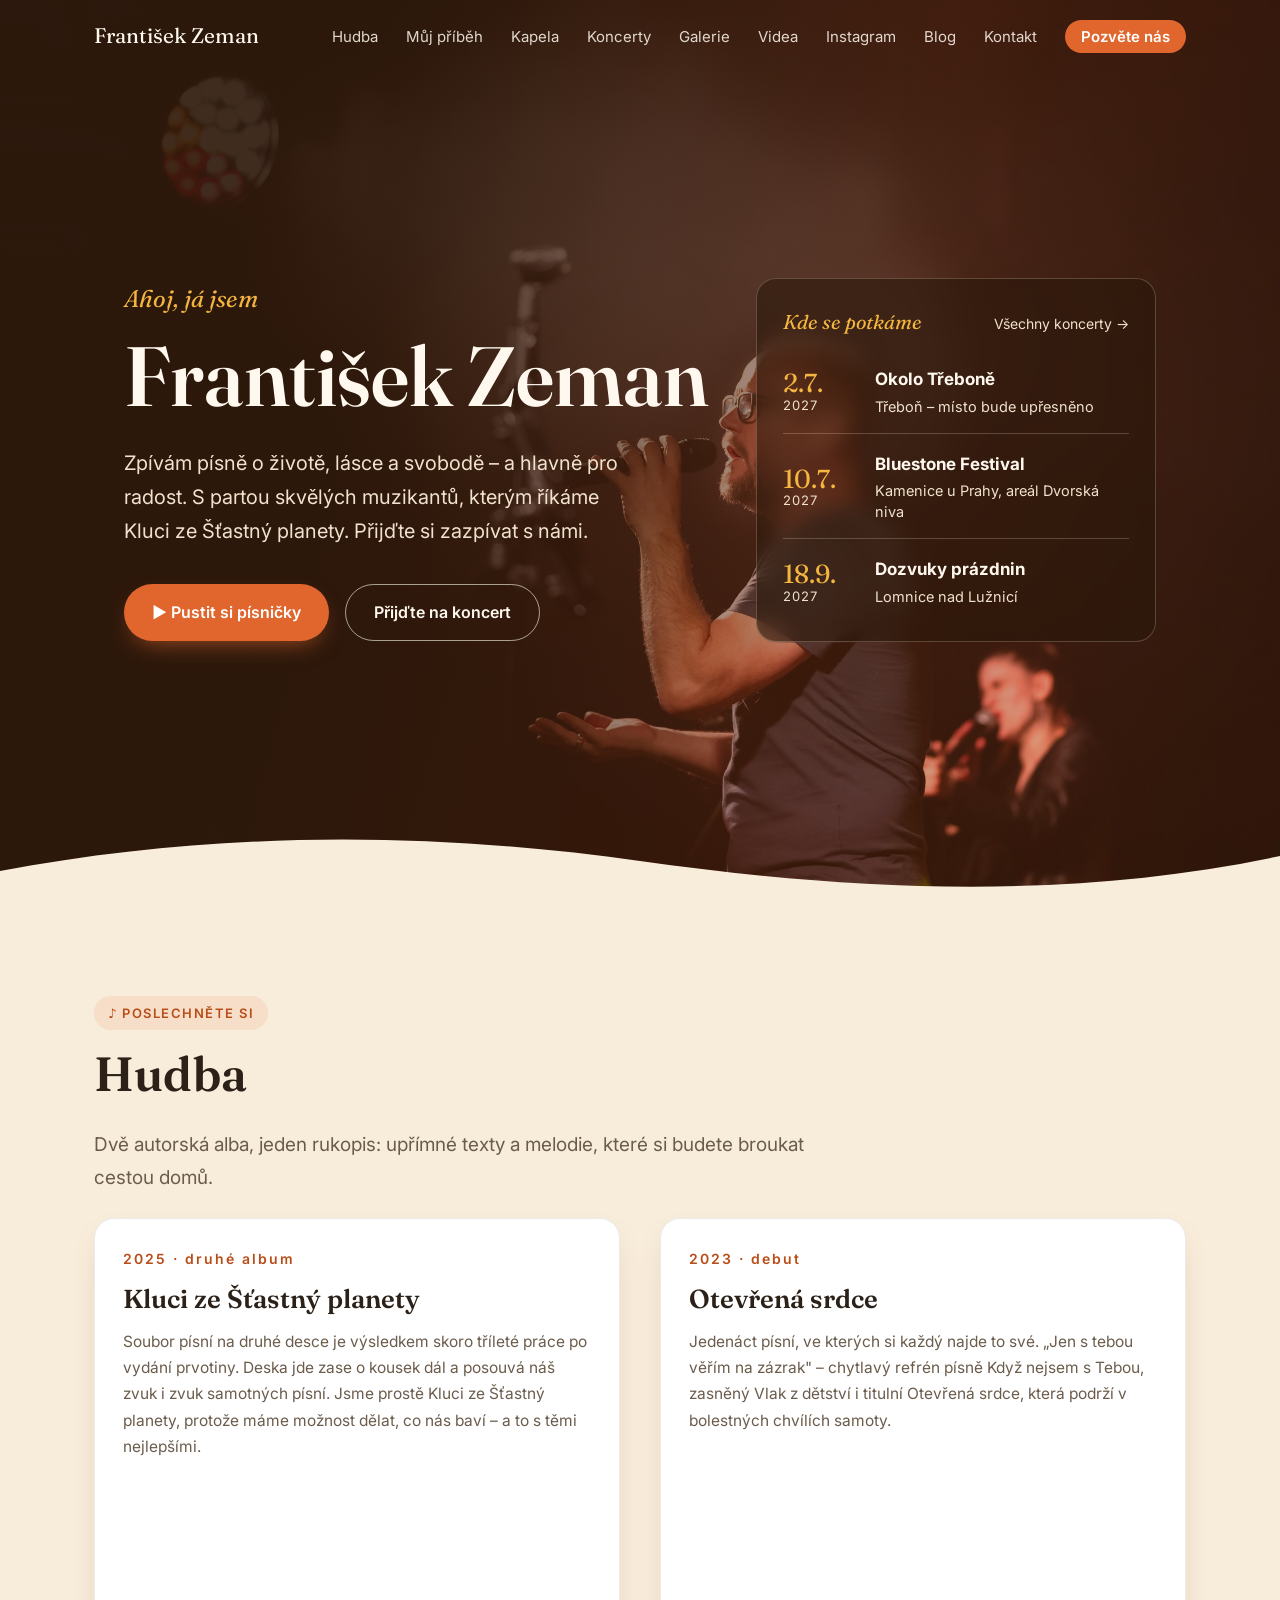
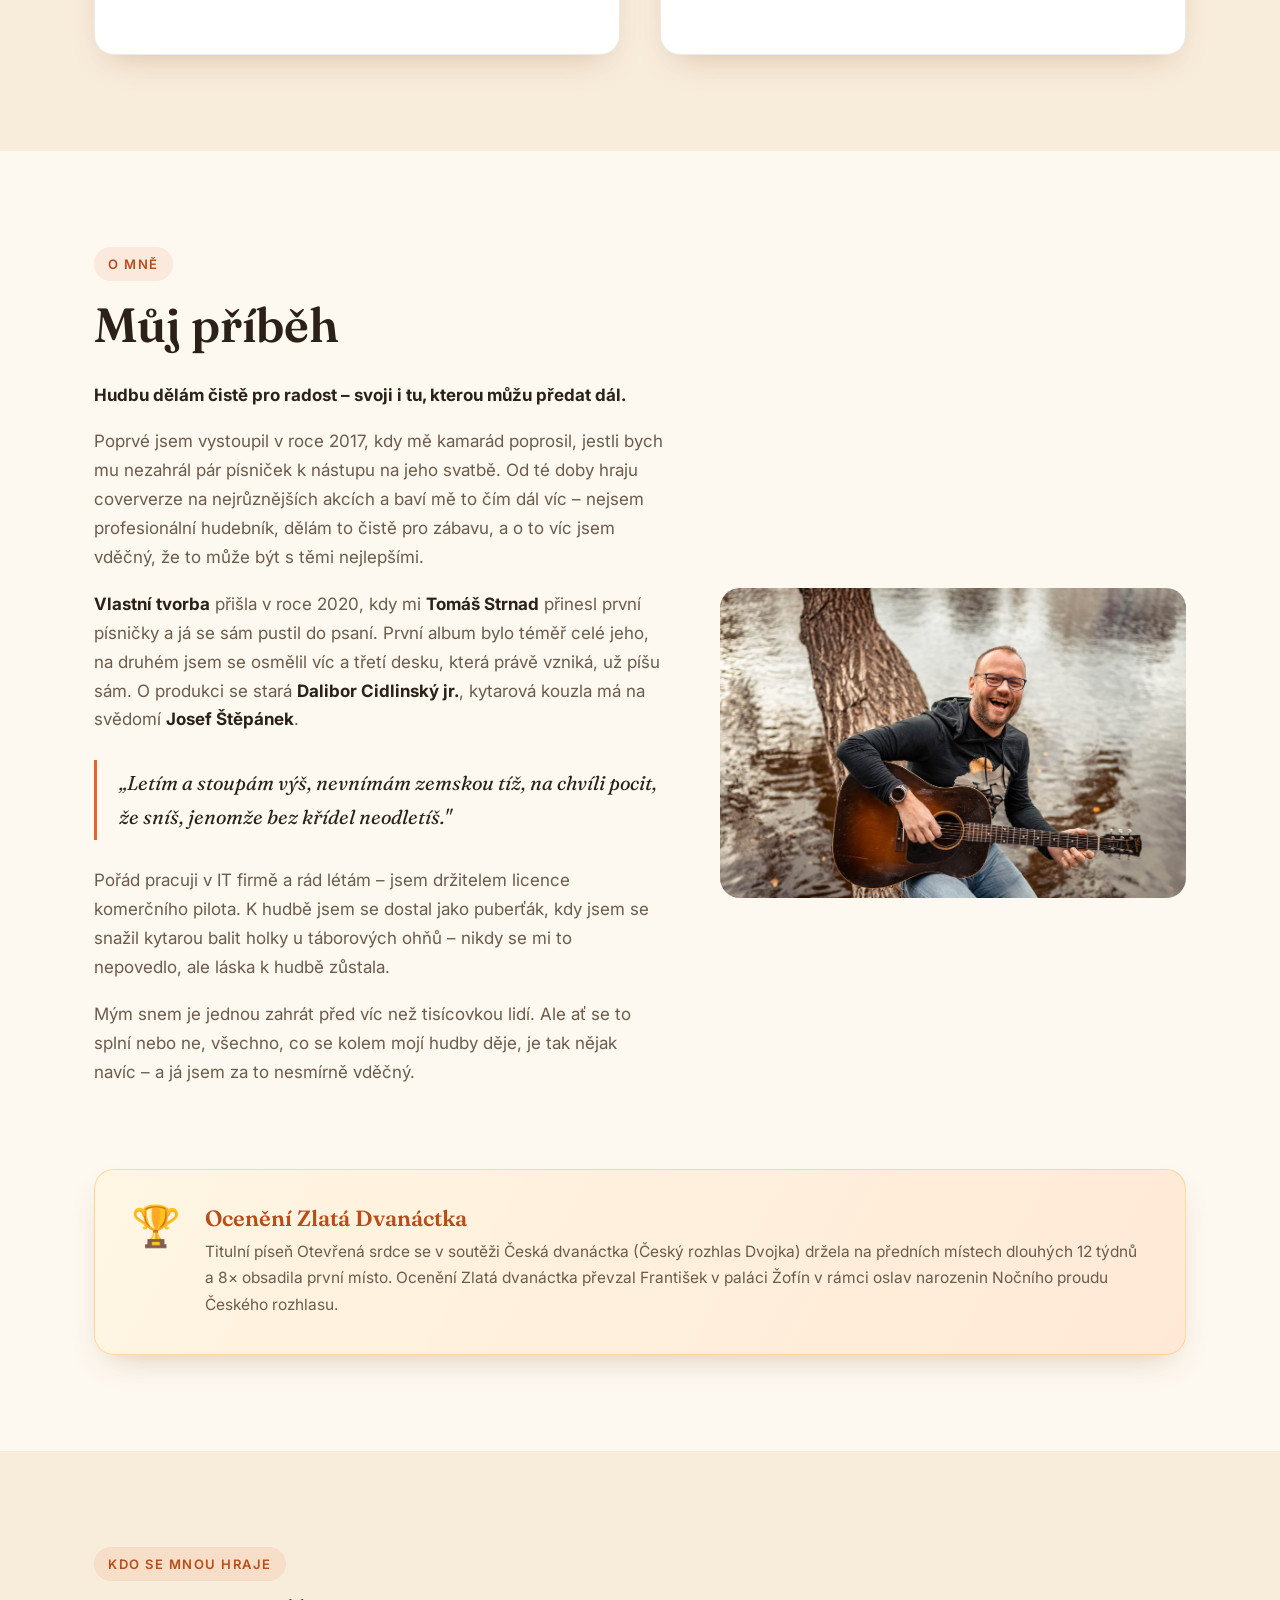
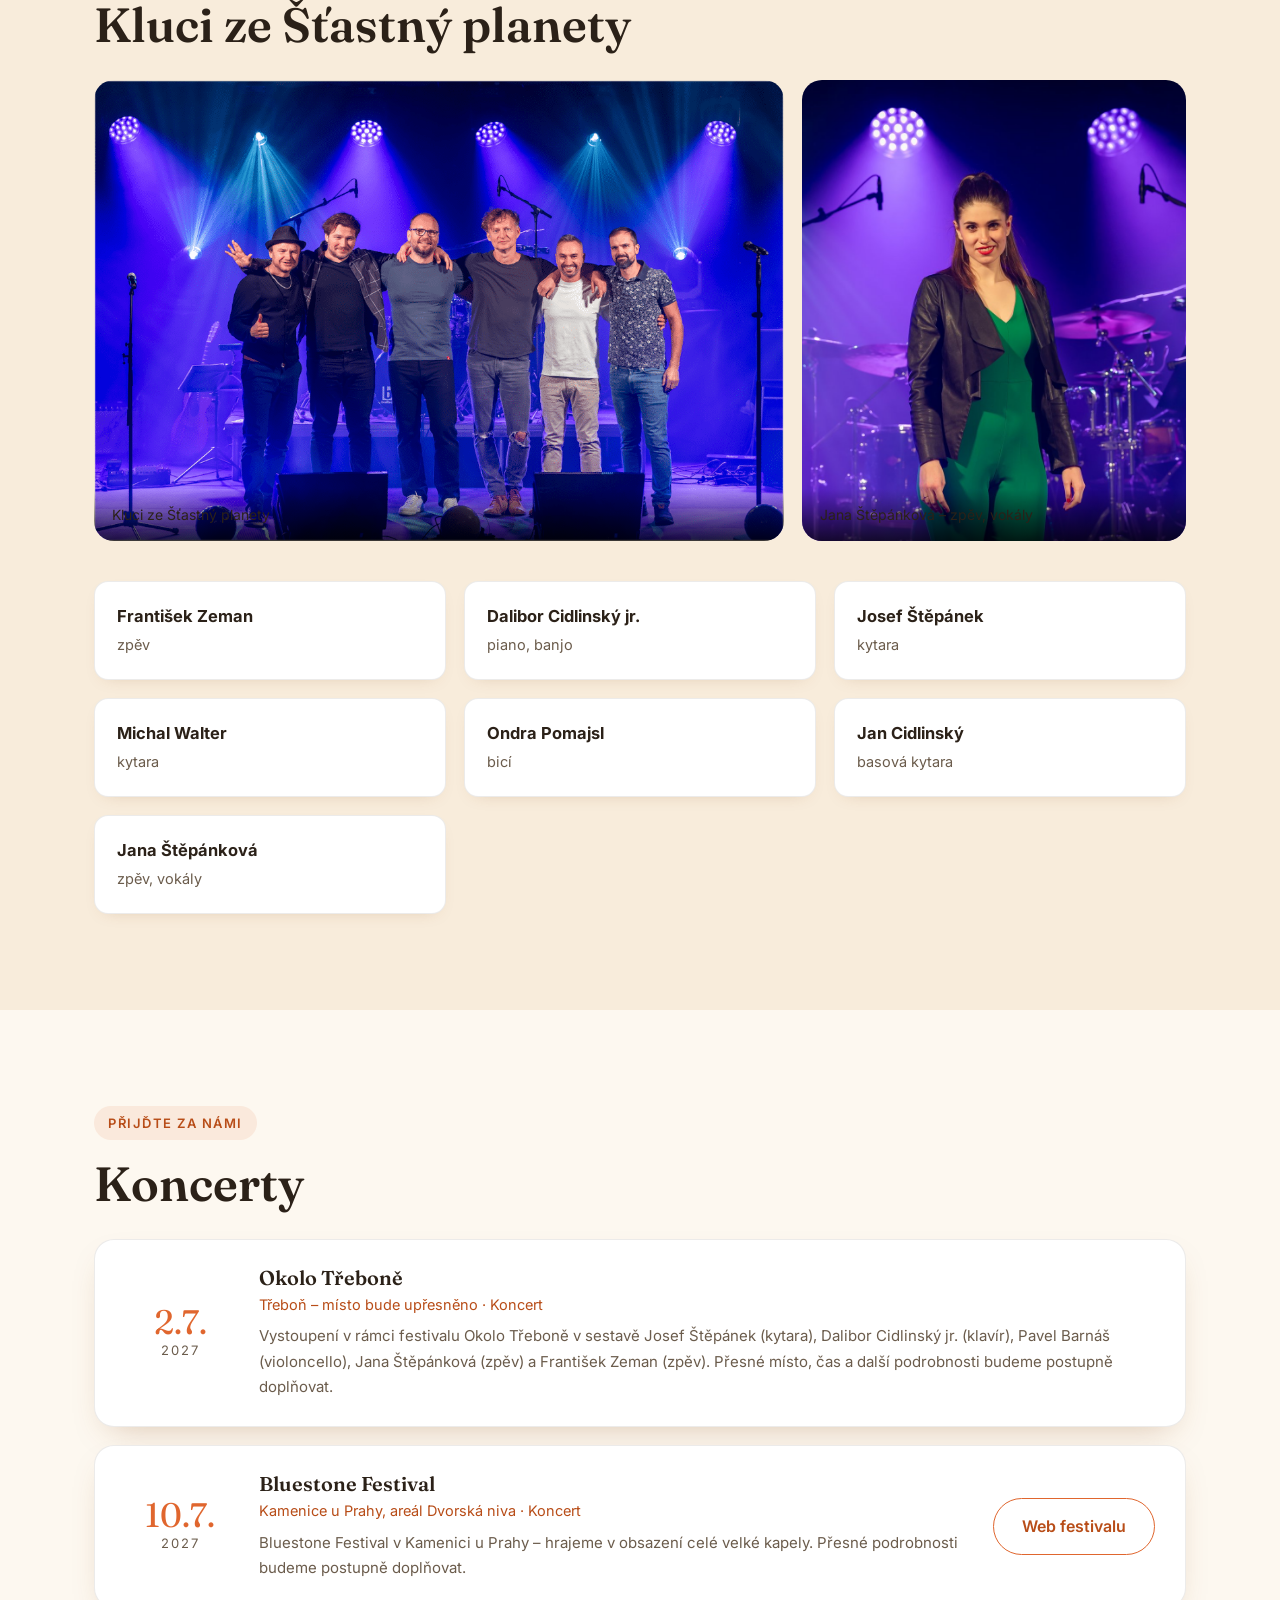
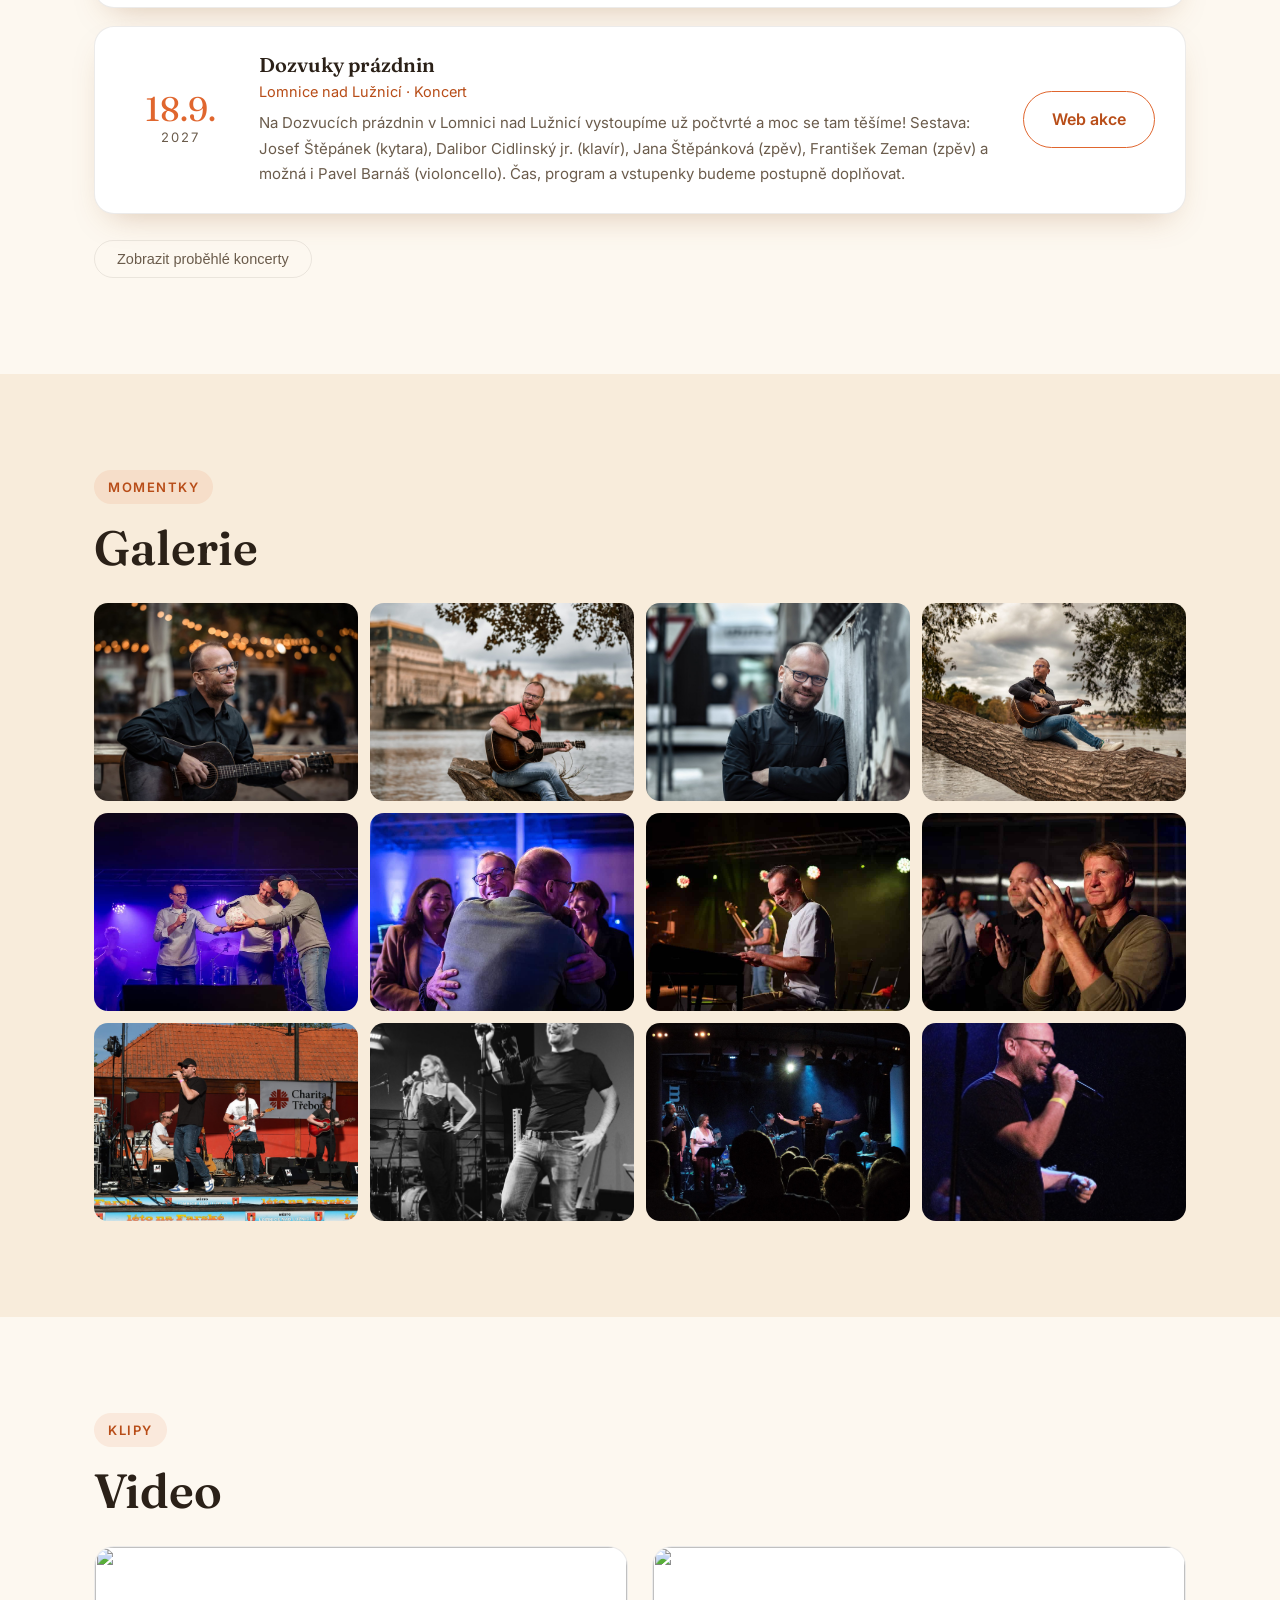
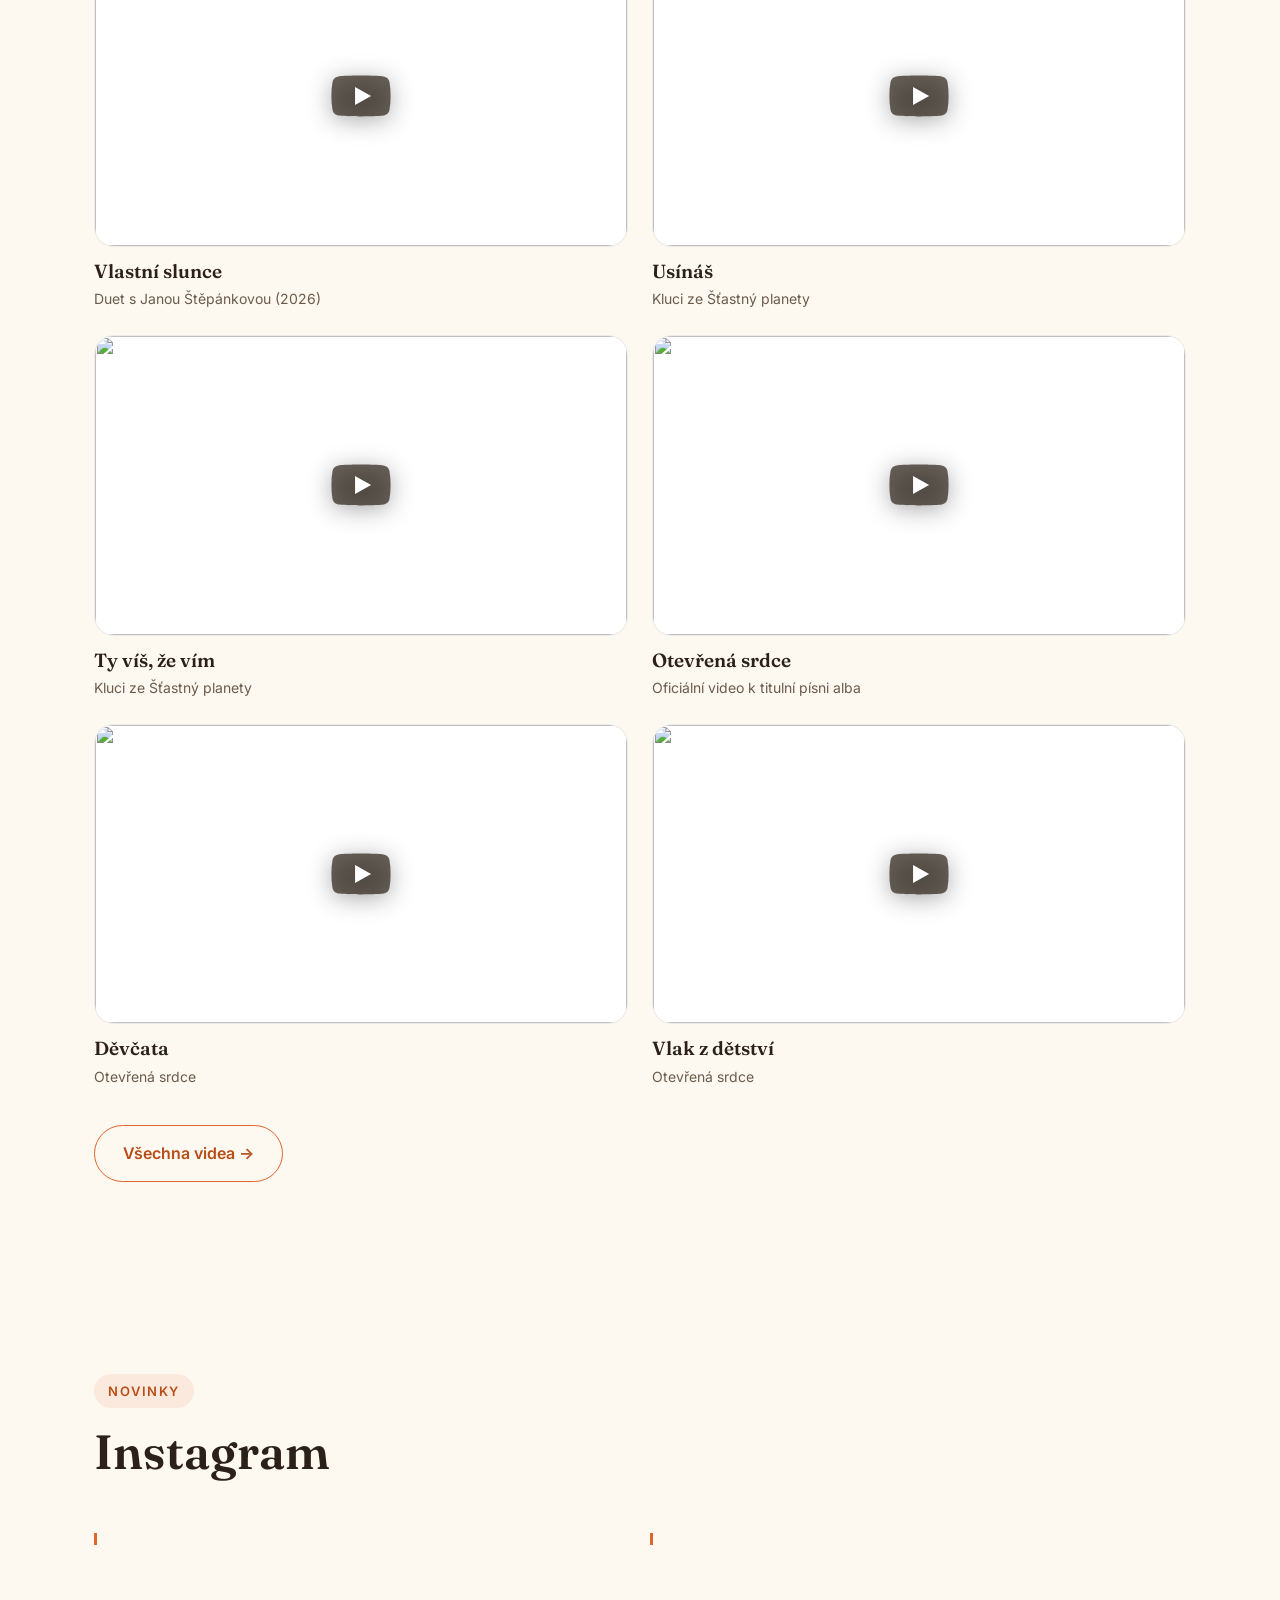
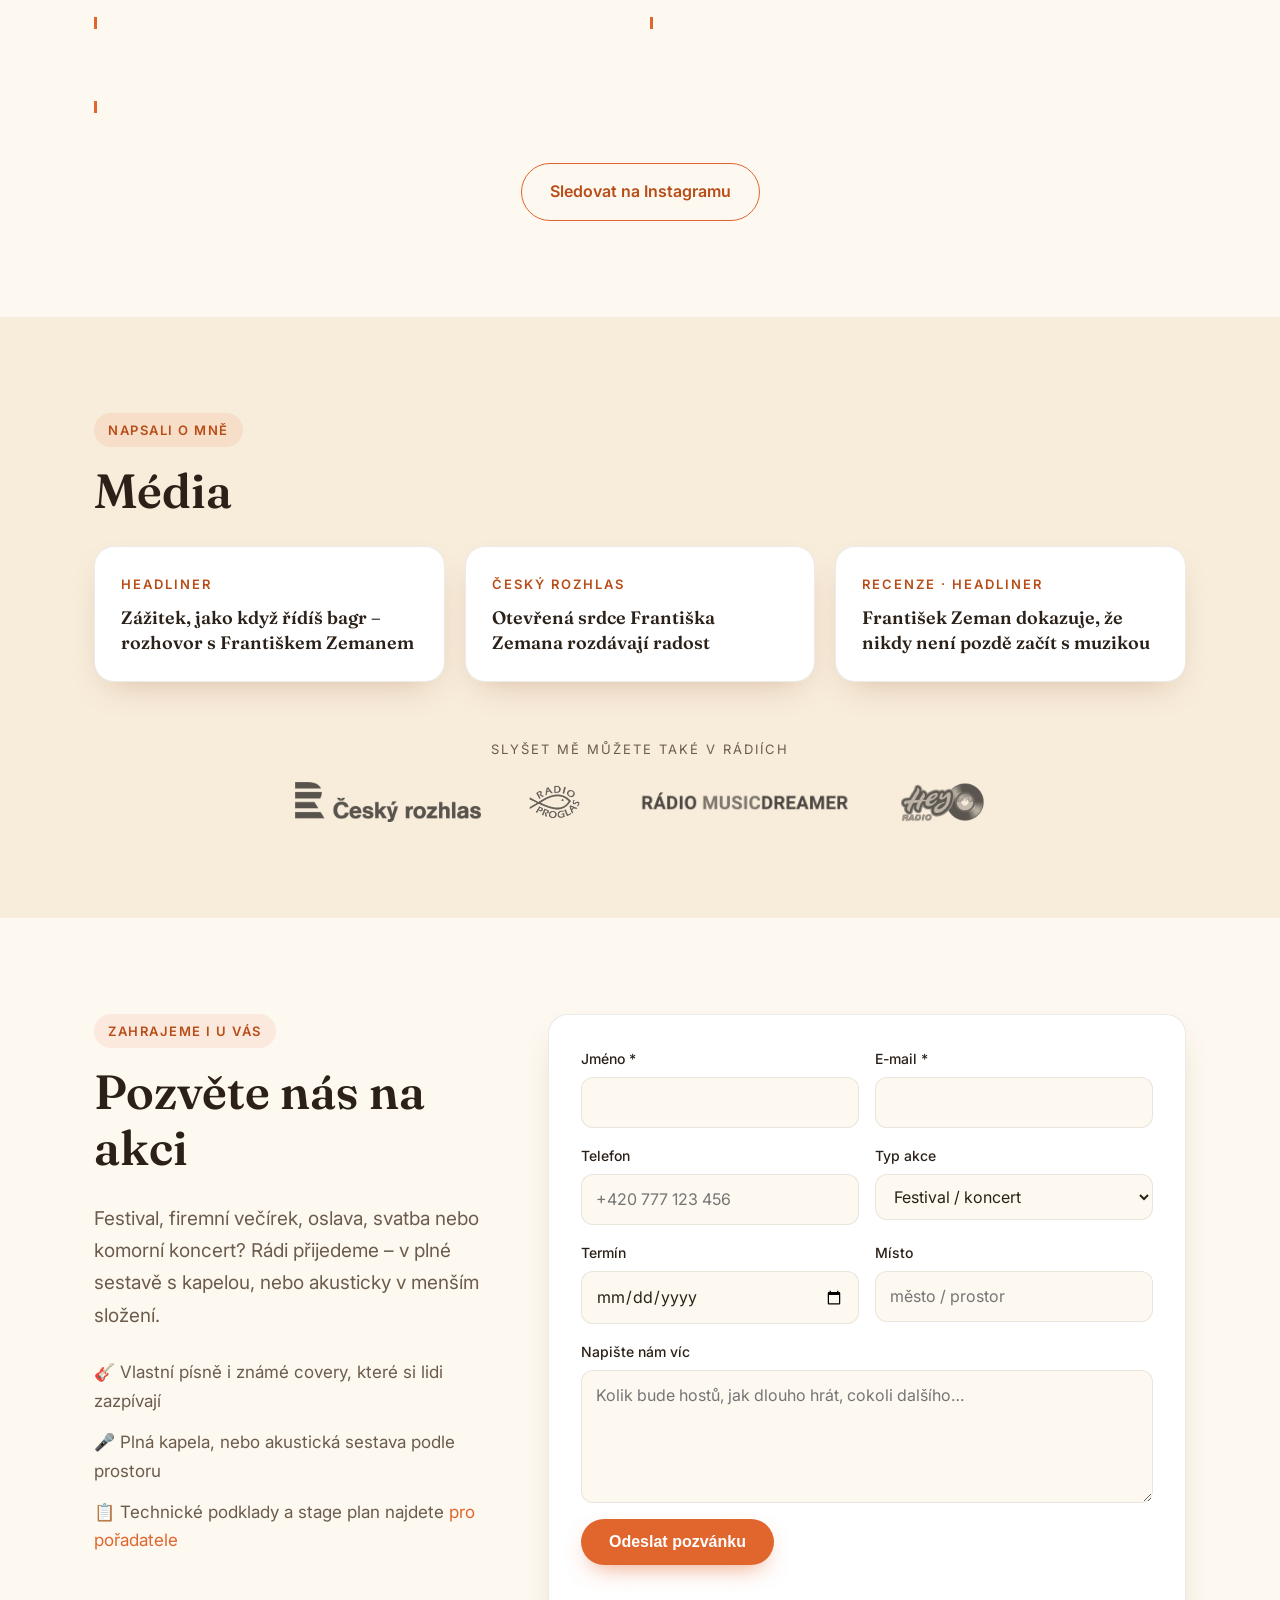
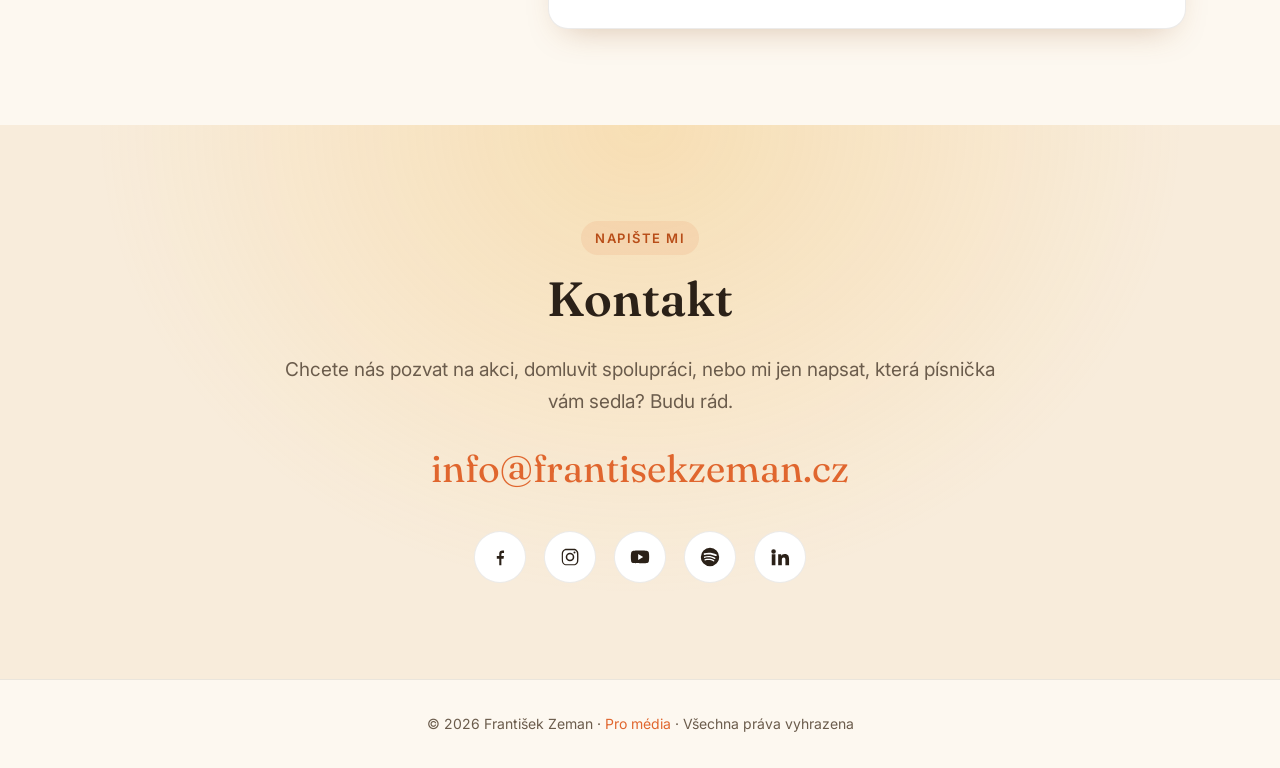
==== commit fc475d44: "Formulář Pozvěte nás: výběr data, kontrola e-mailu a telefonu, správné vyhodnocení odpovědi Co-Autho" ====
--- a/index.html
+++ b/index.html
@@ -288,10 +288,10 @@
         <input type="text" name="_honey" class="hp" tabindex="-1" autocomplete="off" aria-hidden="true">
         <div class="f-row">
           <label>Jméno *<input type="text" name="Jméno" required autocomplete="name"></label>
-          <label>E-mail *<input type="email" name="email" required autocomplete="email"></label>
+          <label>E-mail *<input type="email" name="email" required autocomplete="email" inputmode="email" pattern="[^@\s]+@[^@\s]+\.[A-Za-z]{2,}" data-msg="Zadejte prosím platný e-mail, např. jan@email.cz"></label>
         </div>
         <div class="f-row">
-          <label>Telefon<input type="tel" name="Telefon" autocomplete="tel"></label>
+          <label>Telefon<input type="tel" name="Telefon" autocomplete="tel" pattern="\+?[0-9 ]{9,17}" placeholder="+420 777 123 456" data-msg="Zadejte telefon alespoň s 9 číslicemi"></label>
           <label>Typ akce
             <select name="Typ akce">
               <option>Festival / koncert</option>
@@ -303,7 +303,7 @@
           </label>
         </div>
         <div class="f-row">
-          <label>Termín<input type="text" name="Termín" placeholder="např. 12. 6. 2027"></label>
+          <label>Termín<input type="date" name="Termín" id="invite-date" data-msg="Vyberte prosím datum od dneška do 3 let"></label>
           <label>Místo<input type="text" name="Místo" placeholder="město / prostor"></label>
         </div>
         <label>Napište nám víc<textarea name="Zpráva" rows="4" placeholder="Kolik bude hostů, jak dlouho hrát, cokoli dalšího…"></textarea></label>
@@ -351,25 +351,46 @@
   <script src="js/videa.js?v=1"></script>
   <script src="js/main.js?v=3"></script>
   <script>
-  // Formulář „Pozvěte nás“ – odeslání přes FormSubmit (AJAX), bez JS klasický POST
+  // Formulář „Pozvěte nás“ – kontrola polí + odeslání přes FormSubmit (AJAX)
   (function () {
     const f = document.getElementById("invite-form"), st = document.getElementById("invite-status");
     if (!f) return;
     if (location.search.includes("odeslano")) st.textContent = "Díky! Pozvánka dorazila, brzy se ozveme.";
+
+    // Datum: jen dnešek a dál
+    const d = document.getElementById("invite-date");
+    const today = new Date(); today.setMinutes(today.getMinutes() - today.getTimezoneOffset());
+    d.min = today.toISOString().slice(0, 10);
+    const max = new Date(today); max.setFullYear(max.getFullYear() + 3); d.max = max.toISOString().slice(0, 10);
+
+    // České chybové hlášky
+    f.querySelectorAll("input[required], input[pattern], input[type=date]").forEach(el => {
+      el.addEventListener("invalid", () => {
+        if (el.validity.valueMissing) el.setCustomValidity("Tohle pole prosím vyplňte");
+        else el.setCustomValidity(el.dataset.msg || "Zkontrolujte prosím tento údaj");
+      });
+      el.addEventListener("input", () => el.setCustomValidity(""));
+    });
+
     f.addEventListener("submit", async e => {
       e.preventDefault();
-      const btn = f.querySelector("button"); btn.disabled = true; st.textContent = "Odesílám…";
+      const btn = f.querySelector("button"); btn.disabled = true;
+      st.textContent = "Odesílám… může to pár vteřin trvat.";
+      const data = new FormData(f);
+      if (d.value) { const [y, m, dd] = d.value.split("-"); data.set("Termín", `${+dd}. ${+m}. ${y}`); }
+      const ctrl = new AbortController(); const t = setTimeout(() => ctrl.abort(), 60000);
       try {
         const r = await fetch(f.action.replace("formsubmit.co/", "formsubmit.co/ajax/"), {
-          method: "POST", headers: { Accept: "application/json" }, body: new FormData(f)
+          method: "POST", headers: { Accept: "application/json" }, body: data, signal: ctrl.signal
         });
-        if (!r.ok) throw 0;
+        const res = await r.json().catch(() => ({}));
+        if (!r.ok || String(res.success) !== "true") throw new Error(res.message || "HTTP " + r.status);
         f.reset(); st.textContent = "Díky! Pozvánka dorazila, brzy se ozveme. 🎶";
         if (window.gtag) gtag("event", "generate_lead", { form: "pozvete-nas" });
-      } catch (_) {
+      } catch (err) {
+        console.warn("Formulář:", err);
         st.textContent = "Něco se nepovedlo – zkuste to prosím znovu, nebo napište na info@frantisekzeman.cz.";
-      }
-      btn.disabled = false;
+      } finally { clearTimeout(t); btn.disabled = false; }
     });
   })();
   </script>
